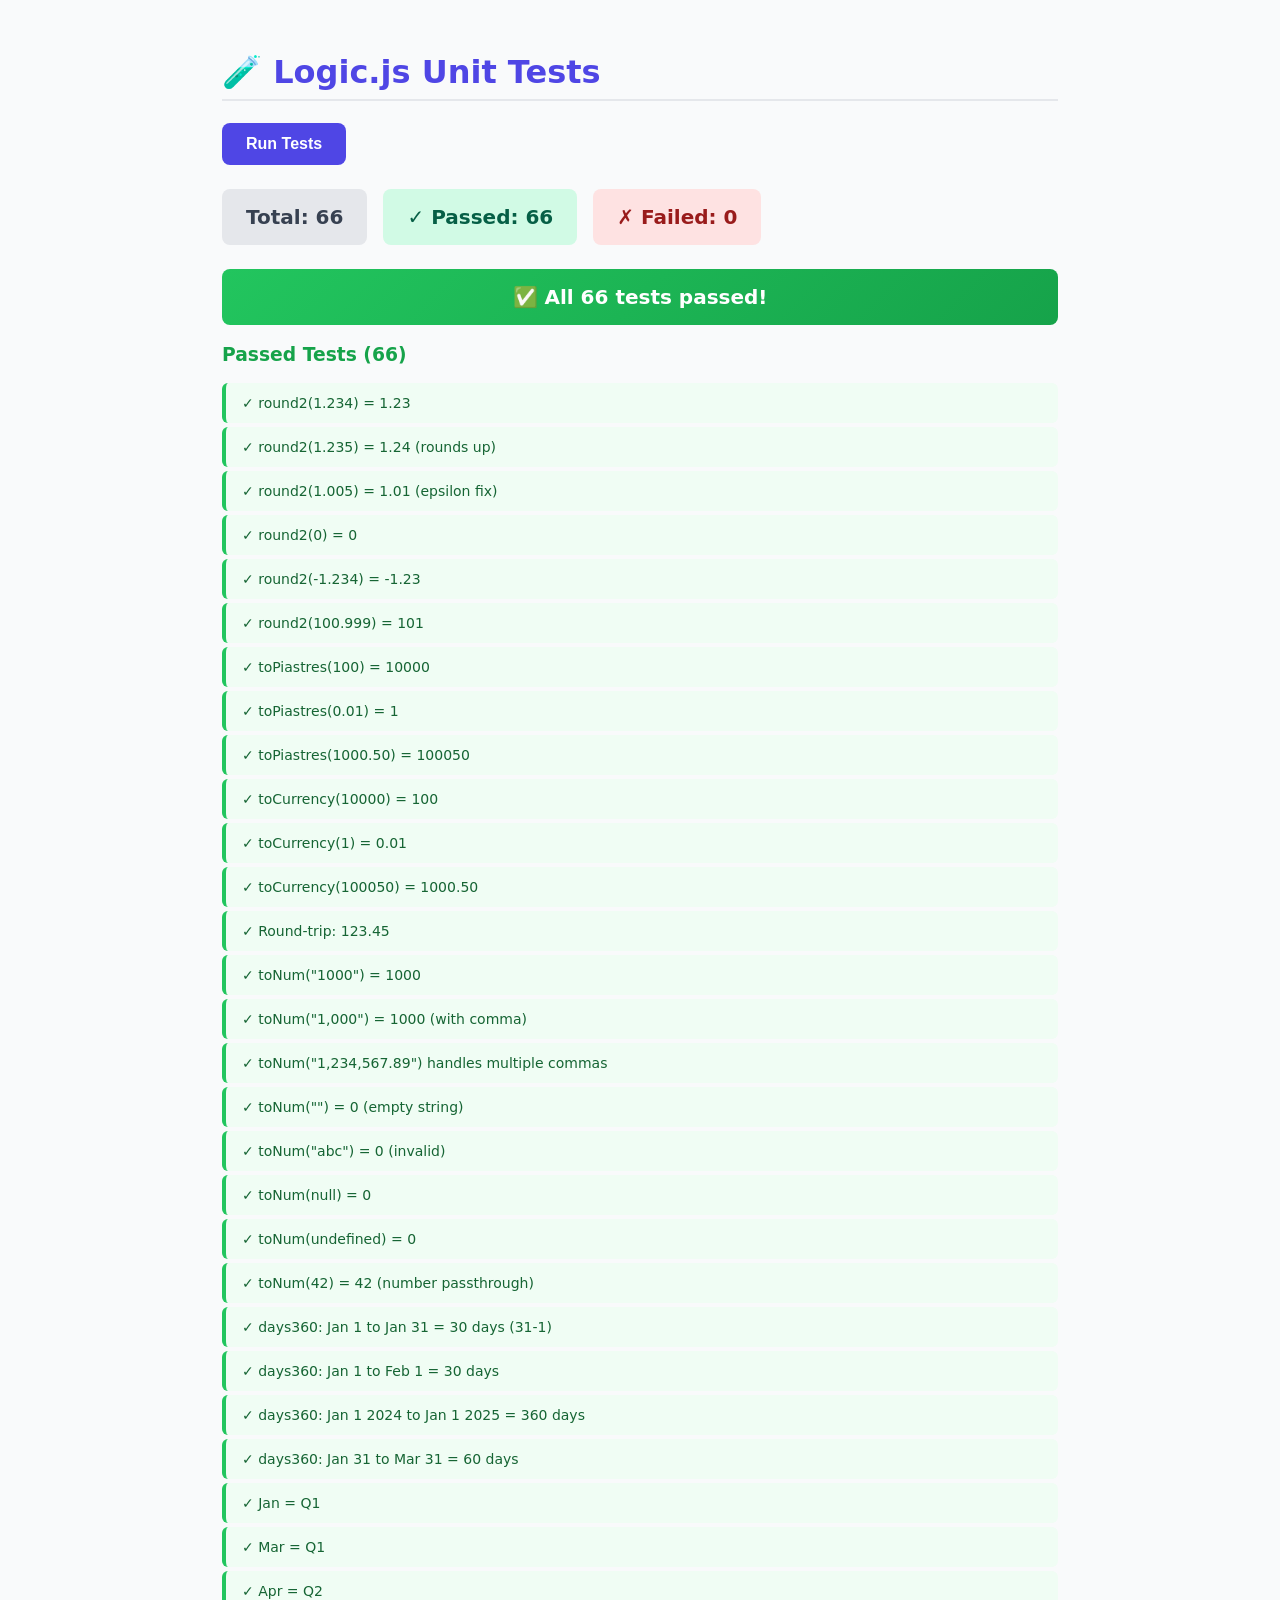
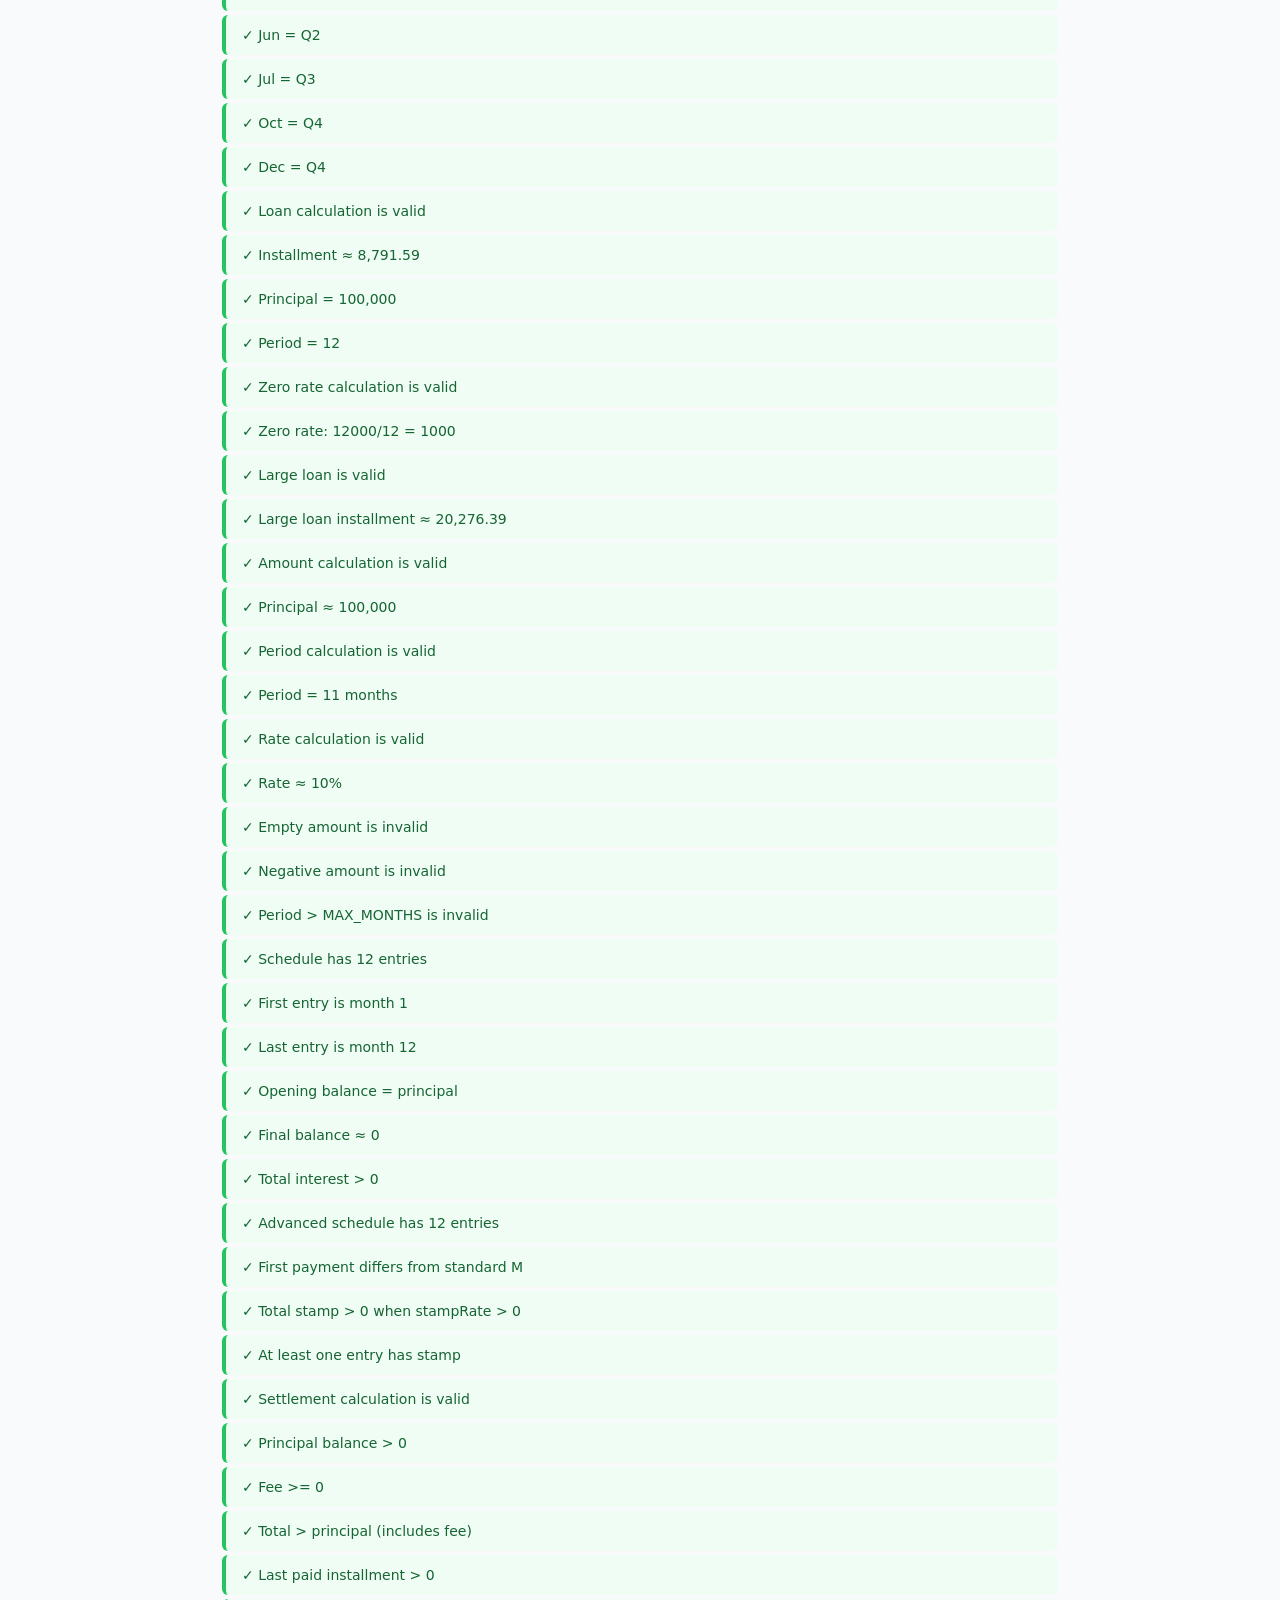
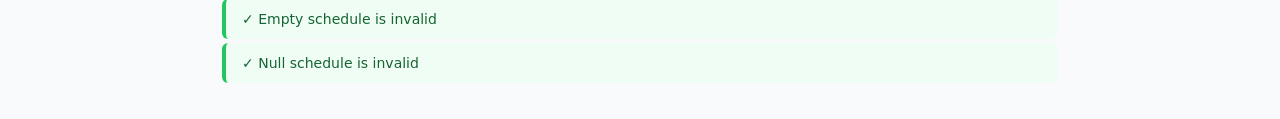
==== js/logic.test.html @ c5fc4fb5 "Add files via upload" ====
<!DOCTYPE html>
<html lang="en">

<head>
    <meta charset="UTF-8">
    <meta name="viewport" content="width=device-width, initial-scale=1.0">
    <title>Logic.js Unit Tests</title>
    <style>
        * {
            box-sizing: border-box;
        }

        body {
            font-family: system-ui, -apple-system, sans-serif;
            max-width: 900px;
            margin: 0 auto;
            padding: 2rem;
            background: #f9fafb;
            color: #111827;
        }

        h1 {
            color: #4f46e5;
            border-bottom: 2px solid #e5e7eb;
            padding-bottom: 0.5rem;
        }

        .summary {
            display: flex;
            gap: 1rem;
            margin: 1.5rem 0;
        }

        .stat {
            padding: 1rem 1.5rem;
            border-radius: 0.5rem;
            font-weight: 600;
            font-size: 1.25rem;
        }

        .stat-total {
            background: #e5e7eb;
            color: #374151;
        }

        .stat-passed {
            background: #d1fae5;
            color: #065f46;
        }

        .stat-failed {
            background: #fee2e2;
            color: #991b1b;
        }

        .result-list {
            list-style: none;
            padding: 0;
            margin: 0;
        }

        .result-item {
            padding: 0.75rem 1rem;
            margin: 0.25rem 0;
            border-radius: 0.375rem;
            font-size: 0.875rem;
            border-left: 4px solid;
        }

        .result-pass {
            background: #f0fdf4;
            border-color: #22c55e;
            color: #166534;
        }

        .result-fail {
            background: #fef2f2;
            border-color: #ef4444;
            color: #991b1b;
        }

        .result-details {
            font-size: 0.75rem;
            margin-top: 0.5rem;
            padding: 0.5rem;
            background: rgba(0, 0, 0, 0.05);
            border-radius: 0.25rem;
            font-family: monospace;
        }

        button {
            background: #4f46e5;
            color: white;
            border: none;
            padding: 0.75rem 1.5rem;
            border-radius: 0.5rem;
            font-size: 1rem;
            font-weight: 600;
            cursor: pointer;
            transition: background 0.15s;
        }

        button:hover {
            background: #4338ca;
        }

        #loading {
            color: #6b7280;
            font-style: italic;
        }

        .all-pass {
            background: linear-gradient(135deg, #22c55e, #16a34a);
            color: white;
            padding: 1rem;
            border-radius: 0.5rem;
            text-align: center;
            font-size: 1.25rem;
            font-weight: 600;
            margin: 1rem 0;
        }
    </style>
</head>

<body>
    <h1>🧪 Logic.js Unit Tests</h1>

    <button onclick="runTests()">Run Tests</button>

    <div id="loading" style="display: none;">Running tests...</div>

    <div id="results"></div>

    <!-- Load the logic module first -->
    <script src="logic.js"></script>

    <!-- Load the test suite -->
    <script src="logic.test.js"></script>

    <script>
        function runTests() {
            const loading = document.getElementById('loading');
            const resultsDiv = document.getElementById('results');

            loading.style.display = 'block';
            resultsDiv.innerHTML = '';

            // Run after a brief delay to show loading state
            setTimeout(() => {
                try {
                    const summary = runAllTests();
                    displayResults(summary);
                } catch (error) {
                    resultsDiv.innerHTML = `<div class="result-fail result-item">
                        <strong>Error running tests:</strong> ${error.message}
                        <div class="result-details">${error.stack}</div>
                    </div>`;
                }
                loading.style.display = 'none';
            }, 100);
        }

        function displayResults(summary) {
            const resultsDiv = document.getElementById('results');

            let html = `
                <div class="summary">
                    <div class="stat stat-total">Total: ${summary.total}</div>
                    <div class="stat stat-passed">✓ Passed: ${summary.passed}</div>
                    <div class="stat stat-failed">✗ Failed: ${summary.failed}</div>
                </div>
            `;

            if (summary.failed === 0 && summary.passed > 0) {
                html += `<div class="all-pass">✅ All ${summary.passed} tests passed!</div>`;
            }

            // Show failures first
            const failures = summary.results.filter(r => !r.pass);
            const passes = summary.results.filter(r => r.pass);

            if (failures.length > 0) {
                html += `<h3 style="color: #dc2626;">Failed Tests (${failures.length})</h3>`;
                html += '<ul class="result-list">';
                failures.forEach(result => {
                    html += `
                        <li class="result-item result-fail">
                            ✗ ${result.message}
                            <div class="result-details">
                                Expected: ${JSON.stringify(result.expected)}<br>
                                Actual: ${JSON.stringify(result.actual)}
                                ${result.diff !== undefined ? `<br>Diff: ${result.diff}` : ''}
                            </div>
                        </li>
                    `;
                });
                html += '</ul>';
            }

            html += `<h3 style="color: #16a34a;">Passed Tests (${passes.length})</h3>`;
            html += '<ul class="result-list">';
            passes.forEach(result => {
                html += `<li class="result-item result-pass">✓ ${result.message}</li>`;
            });
            html += '</ul>';

            resultsDiv.innerHTML = html;
        }

        // Auto-run on page load
        window.addEventListener('load', () => {
            setTimeout(runTests, 300);
        });
    </script>
</body>

</html>
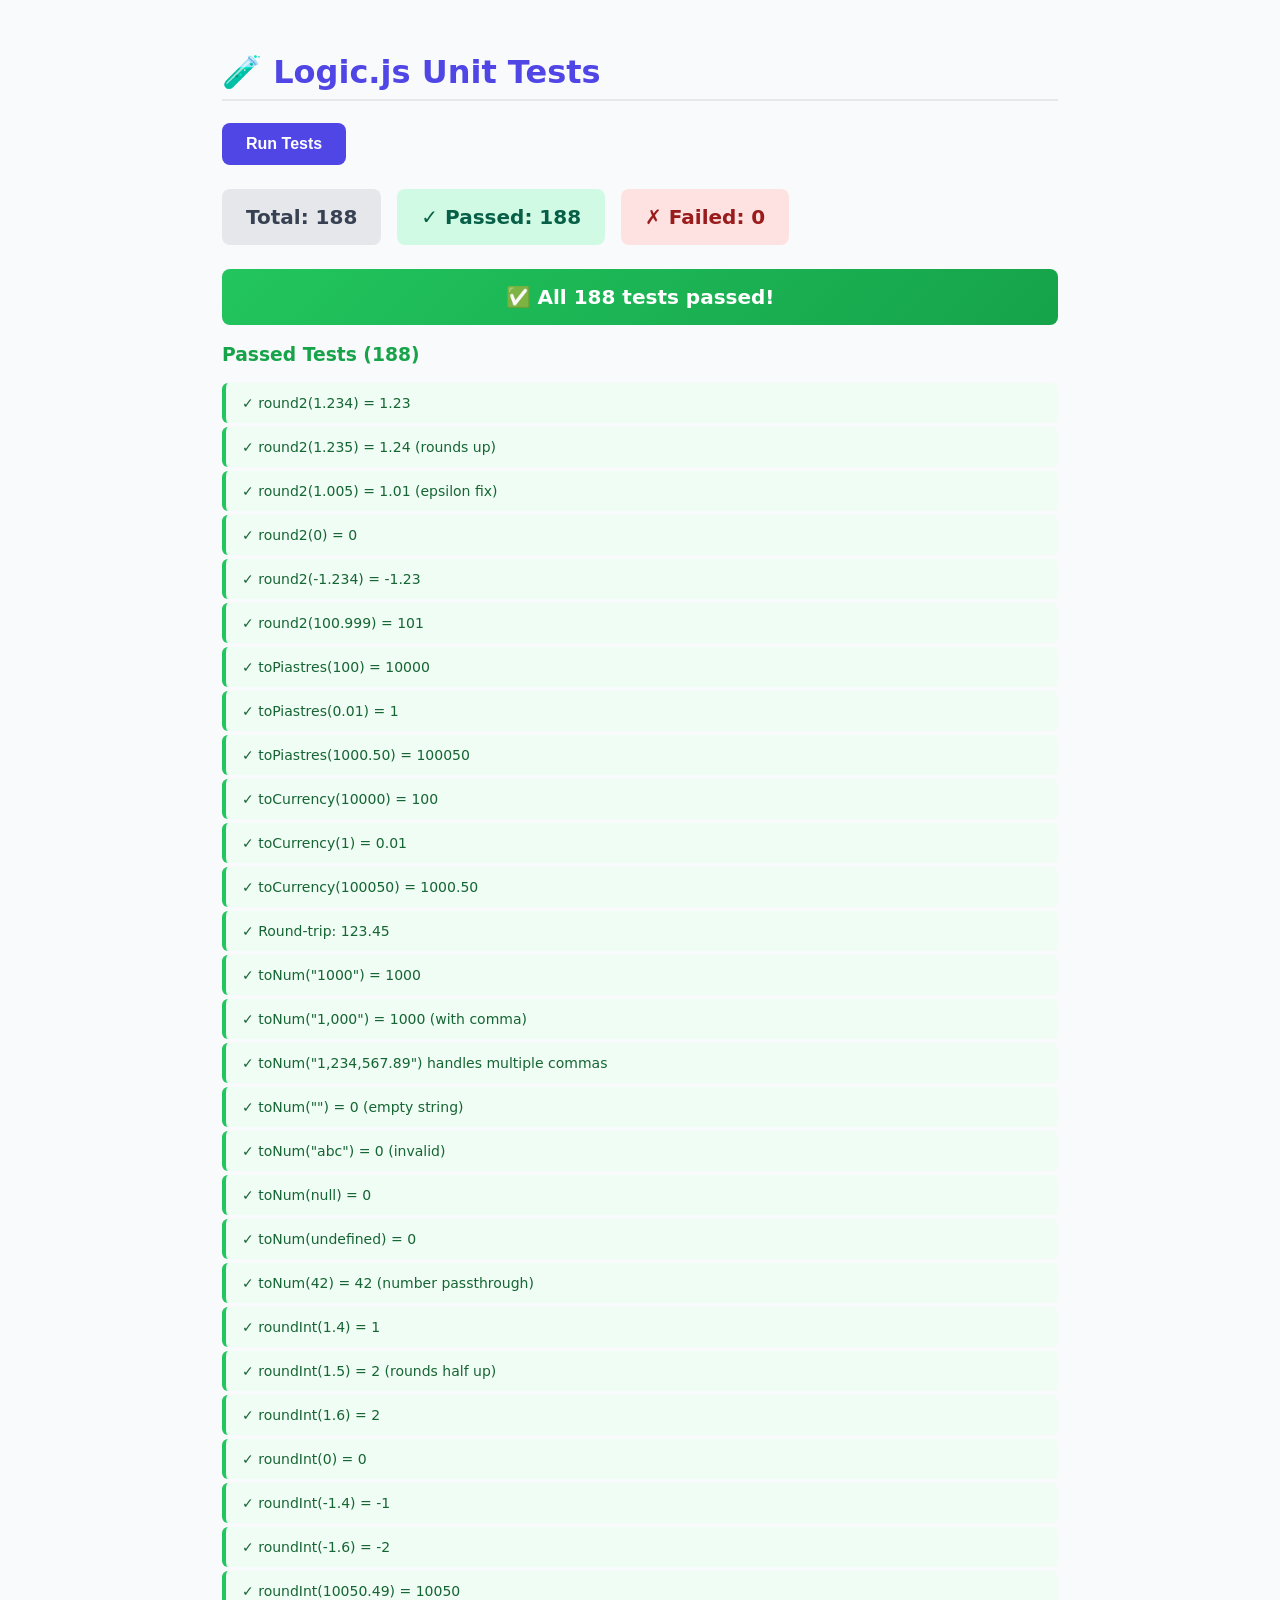
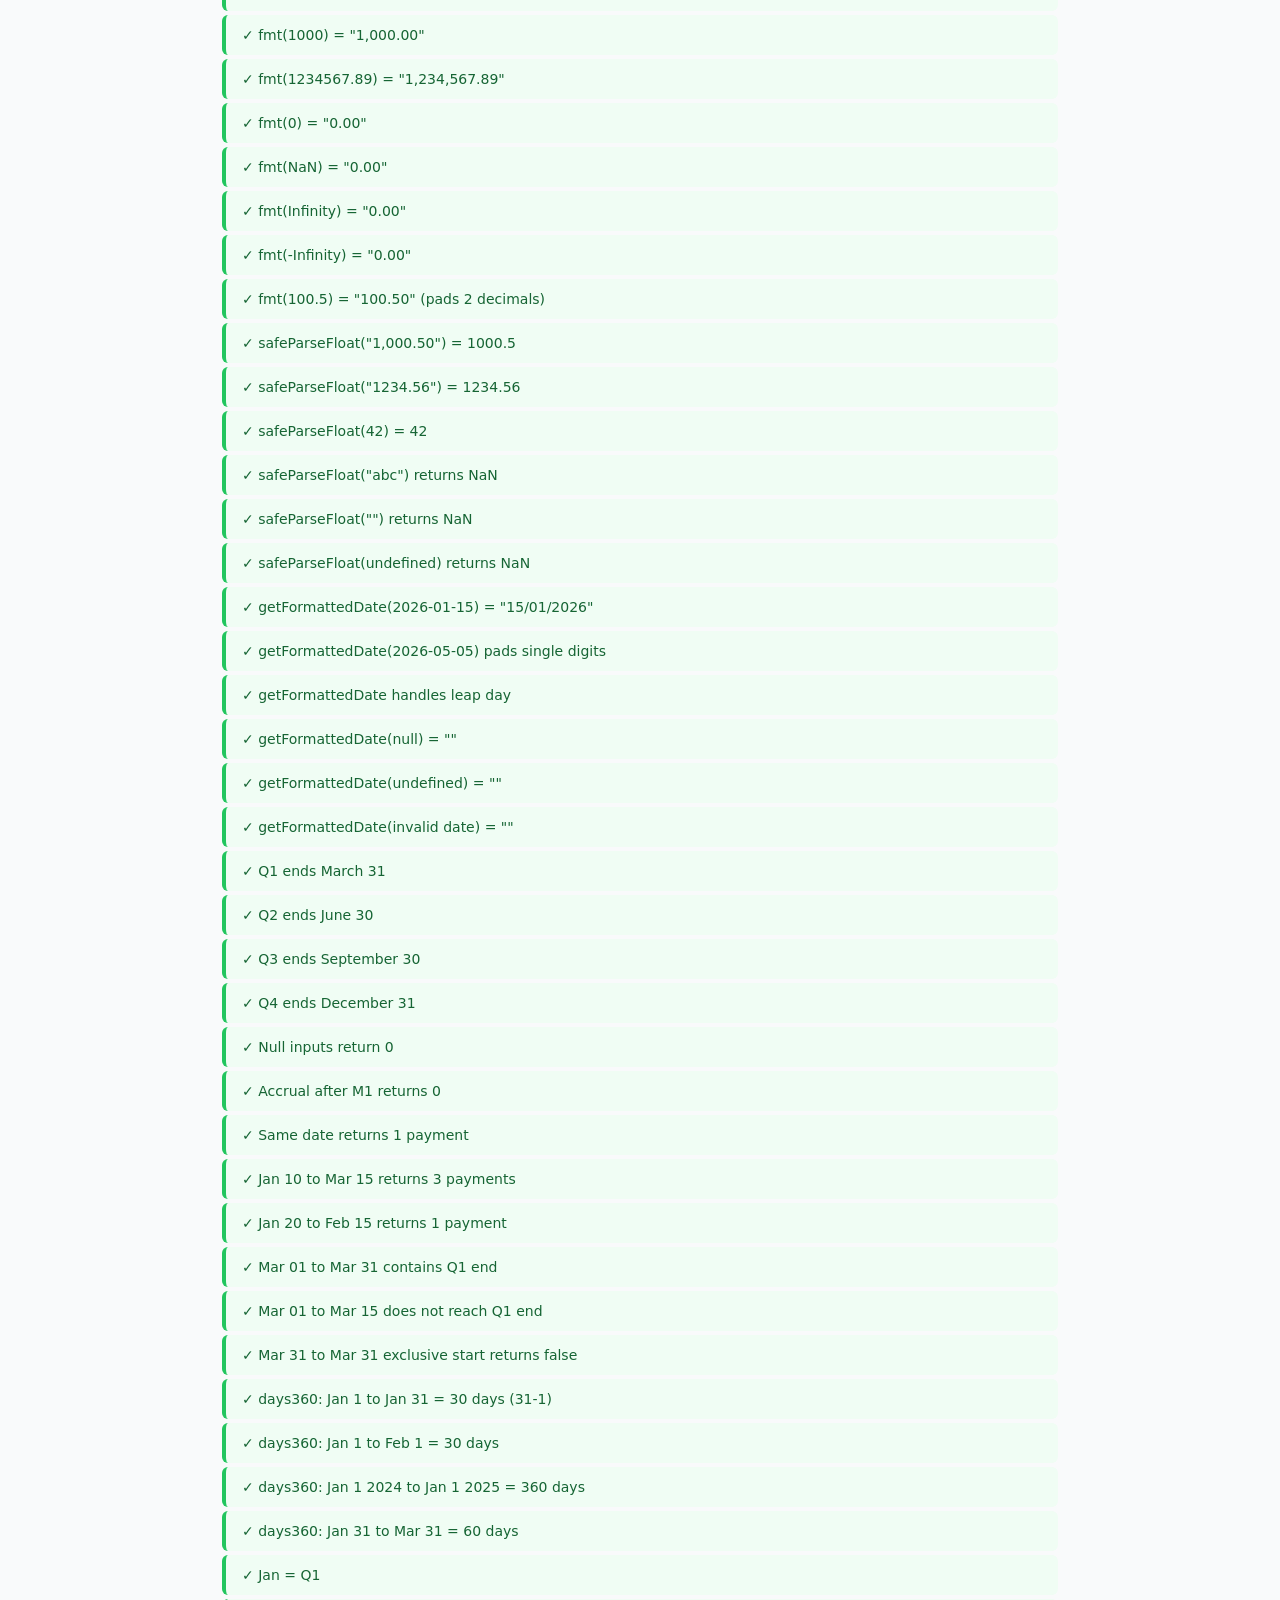
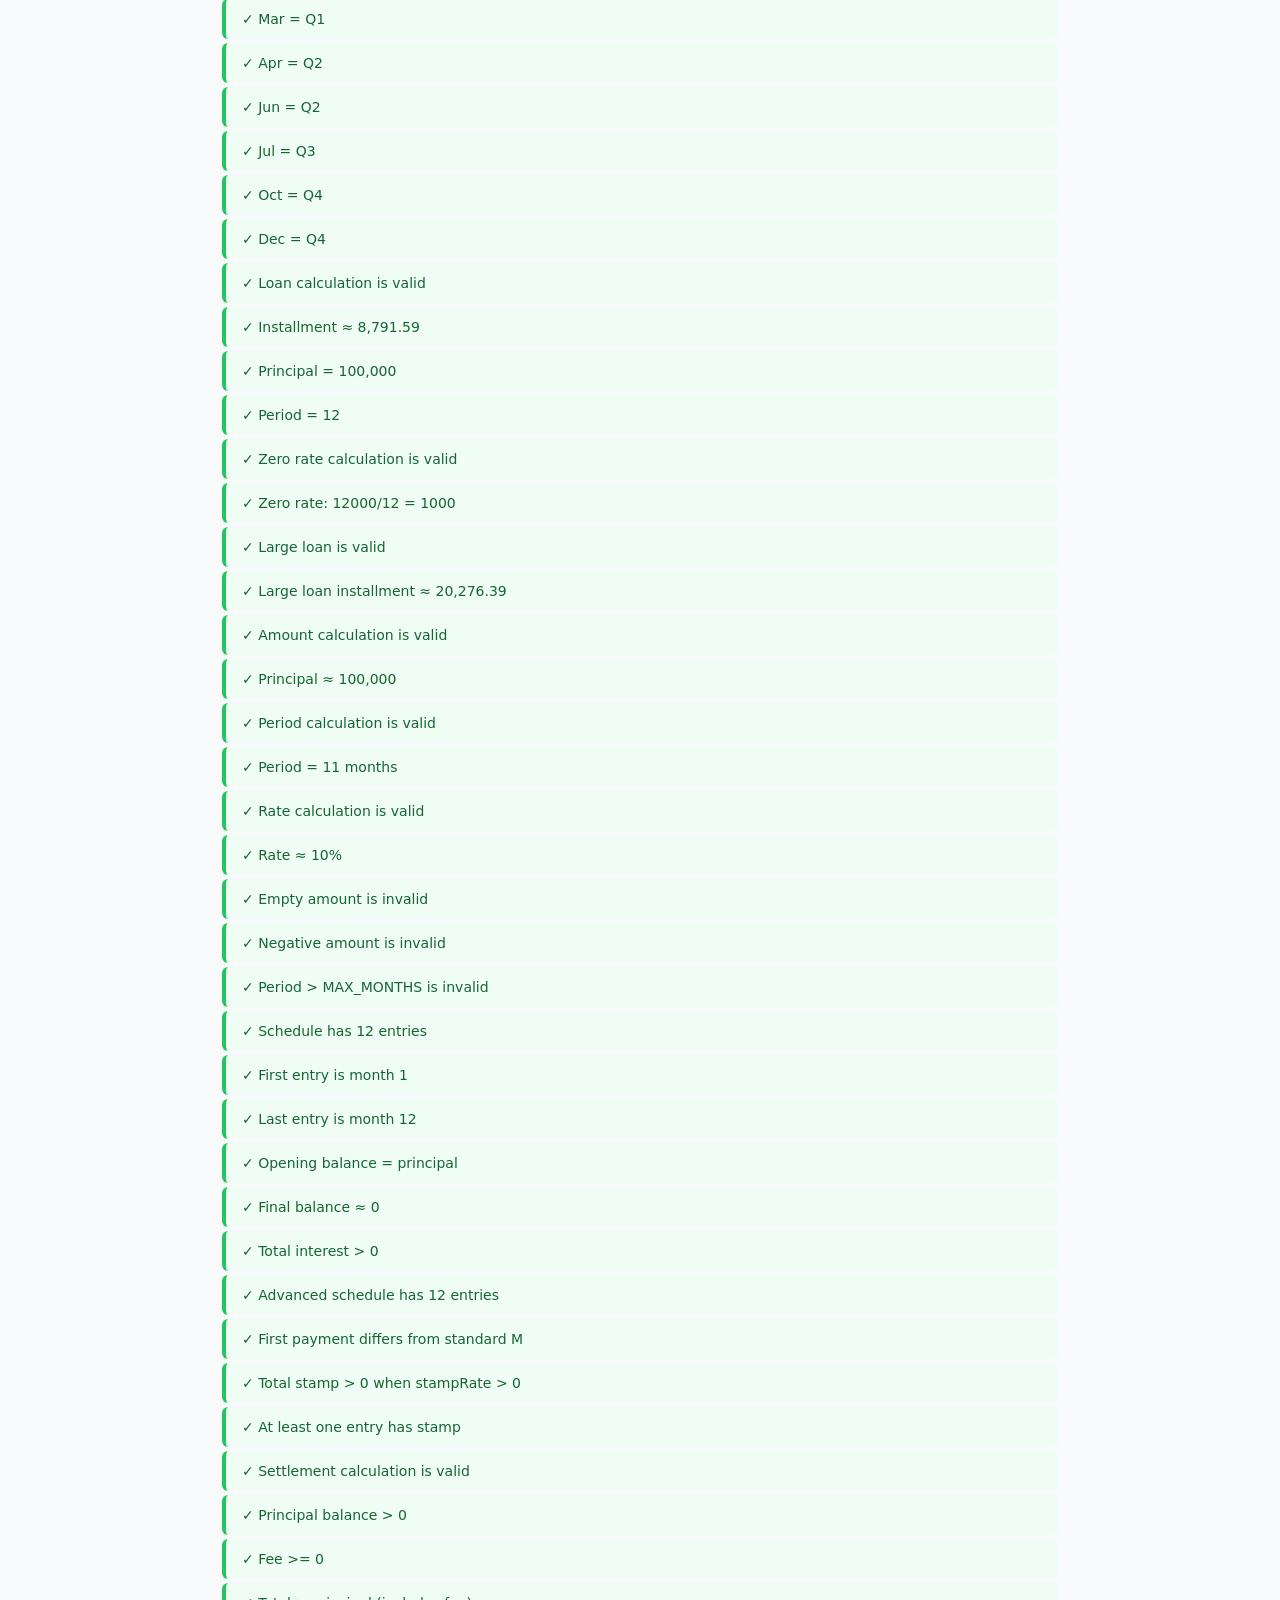
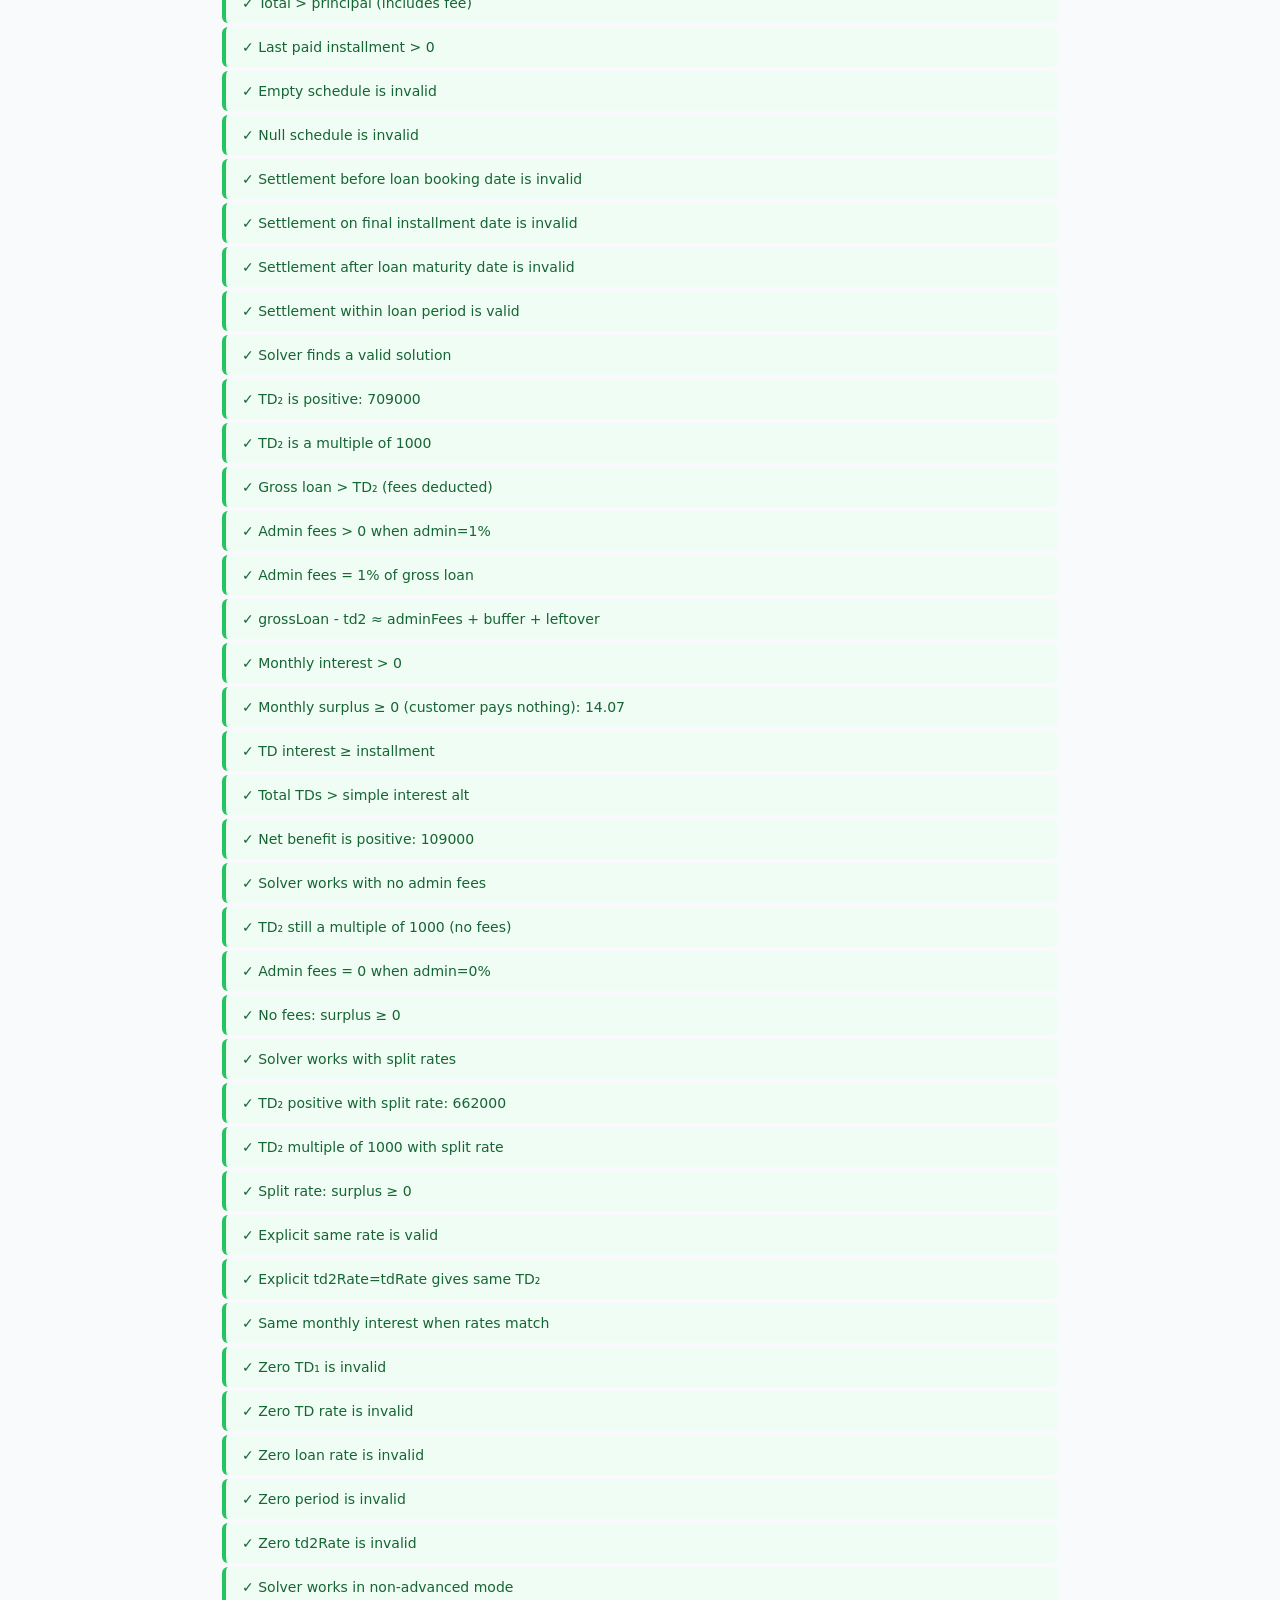
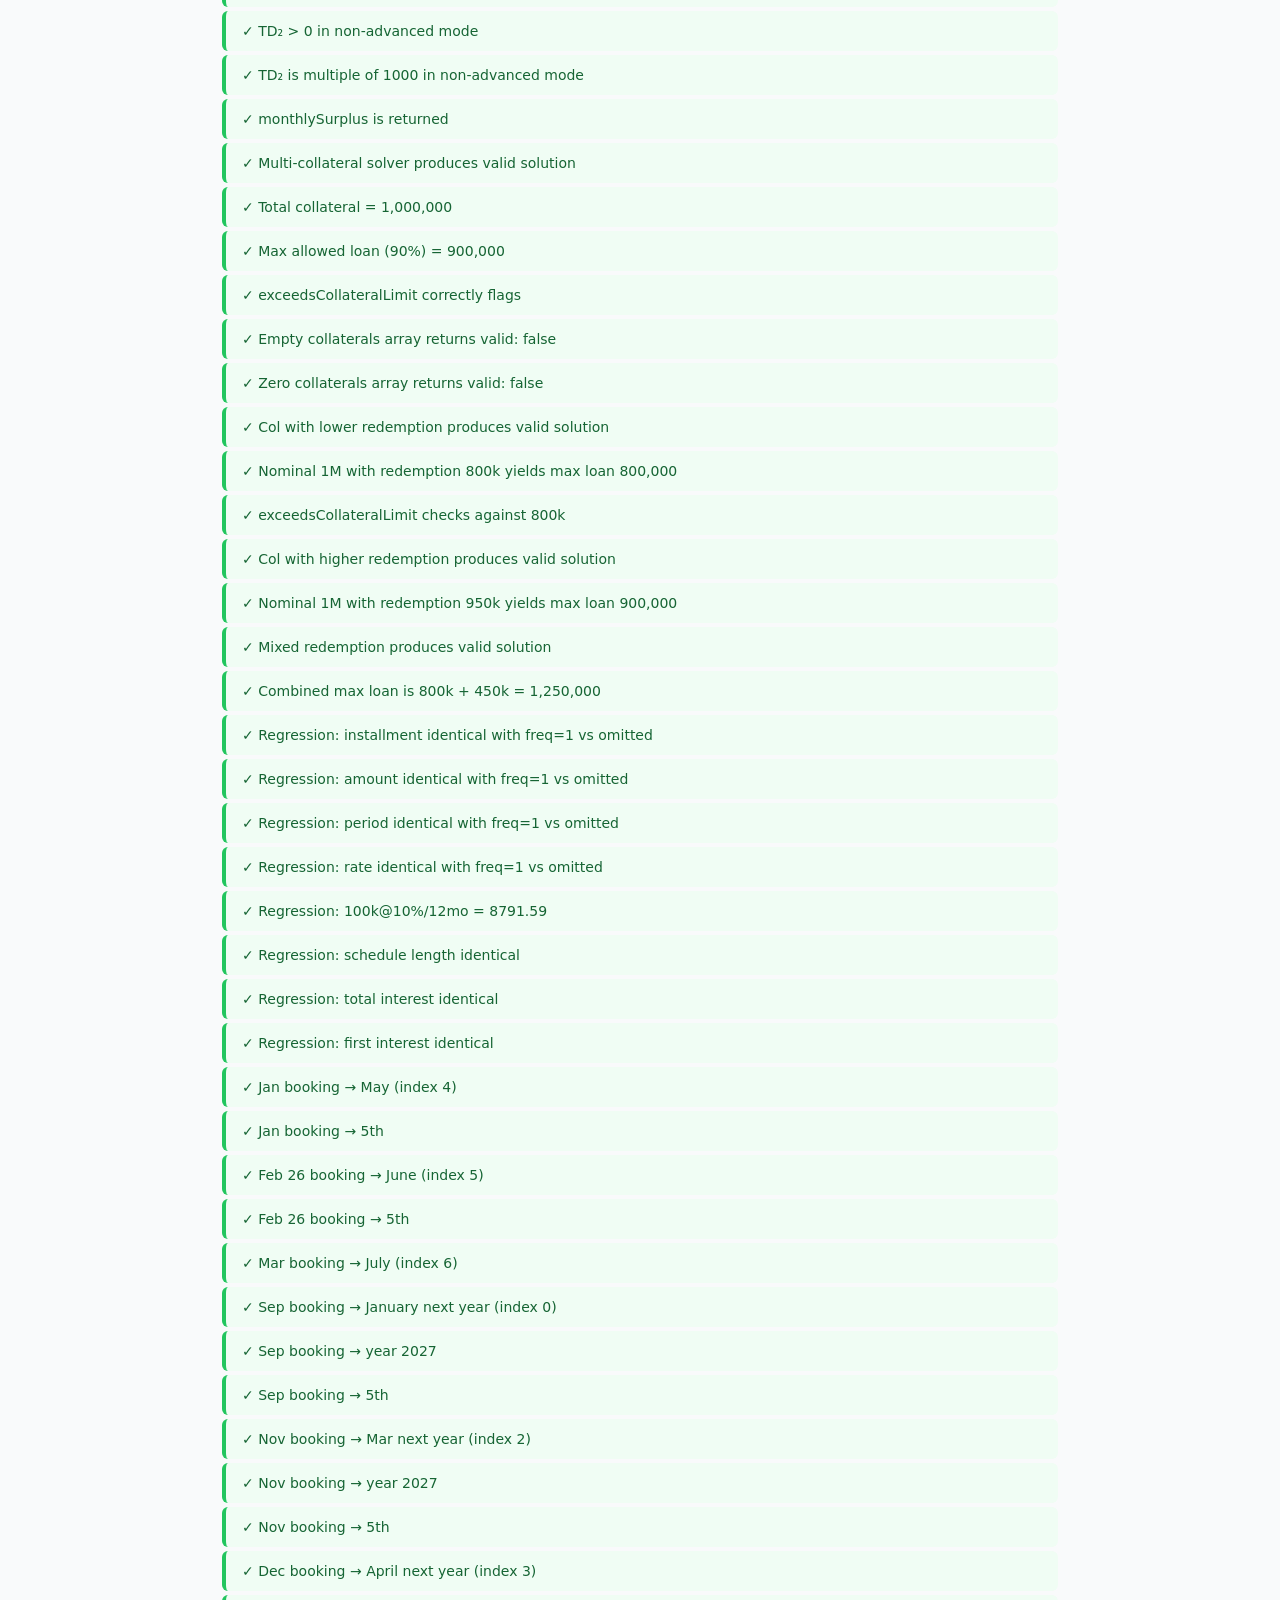
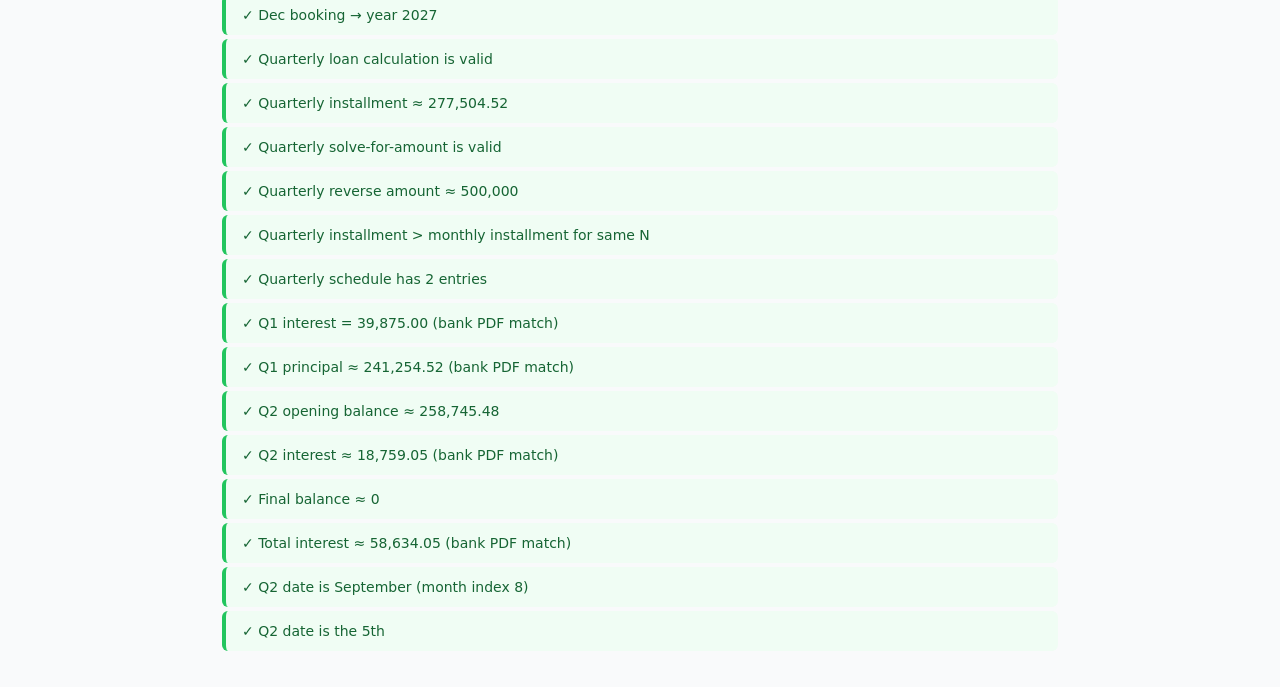
==== commit 95e70f8c: "Add files via upload" ====
--- a/js/logic.test.html
+++ b/js/logic.test.html
@@ -151,10 +151,24 @@
                     const summary = runAllTests();
                     displayResults(summary);
                 } catch (error) {
-                    resultsDiv.innerHTML = `<div class="result-fail result-item">
-                        <strong>Error running tests:</strong> ${error.message}
-                        <div class="result-details">${error.stack}</div>
-                    </div>`;
+                    // Safe DOM construction to prevent XSS
+                    const errorDiv = document.createElement('div');
+                    errorDiv.className = 'result-fail result-item';
+                    
+                    const strongEl = document.createElement('strong');
+                    strongEl.textContent = 'Error running tests: ';
+                    errorDiv.appendChild(strongEl);
+                    
+                    const msgText = document.createTextNode(error.message || 'Unknown error');
+                    errorDiv.appendChild(msgText);
+                    
+                    const detailsDiv = document.createElement('div');
+                    detailsDiv.className = 'result-details';
+                    detailsDiv.textContent = error.stack || '';
+                    errorDiv.appendChild(detailsDiv);
+                    
+                    resultsDiv.innerHTML = '';
+                    resultsDiv.appendChild(errorDiv);
                 }
                 loading.style.display = 'none';
             }, 100);
@@ -207,10 +221,17 @@
             resultsDiv.innerHTML = html;
         }
 
-        // Auto-run on page load
-        window.addEventListener('load', () => {
-            setTimeout(runTests, 300);
-        });
+        function executeTestsSync() {
+            try {
+                const summary = runAllTests();
+                displayResults(summary);
+            } catch (error) {
+                document.getElementById('results').innerHTML = '<div class="result-fail result-item">Error: ' + error.message + '</div>';
+            }
+        }
+
+        // Auto-run immediately
+        executeTestsSync();
     </script>
 </body>
 
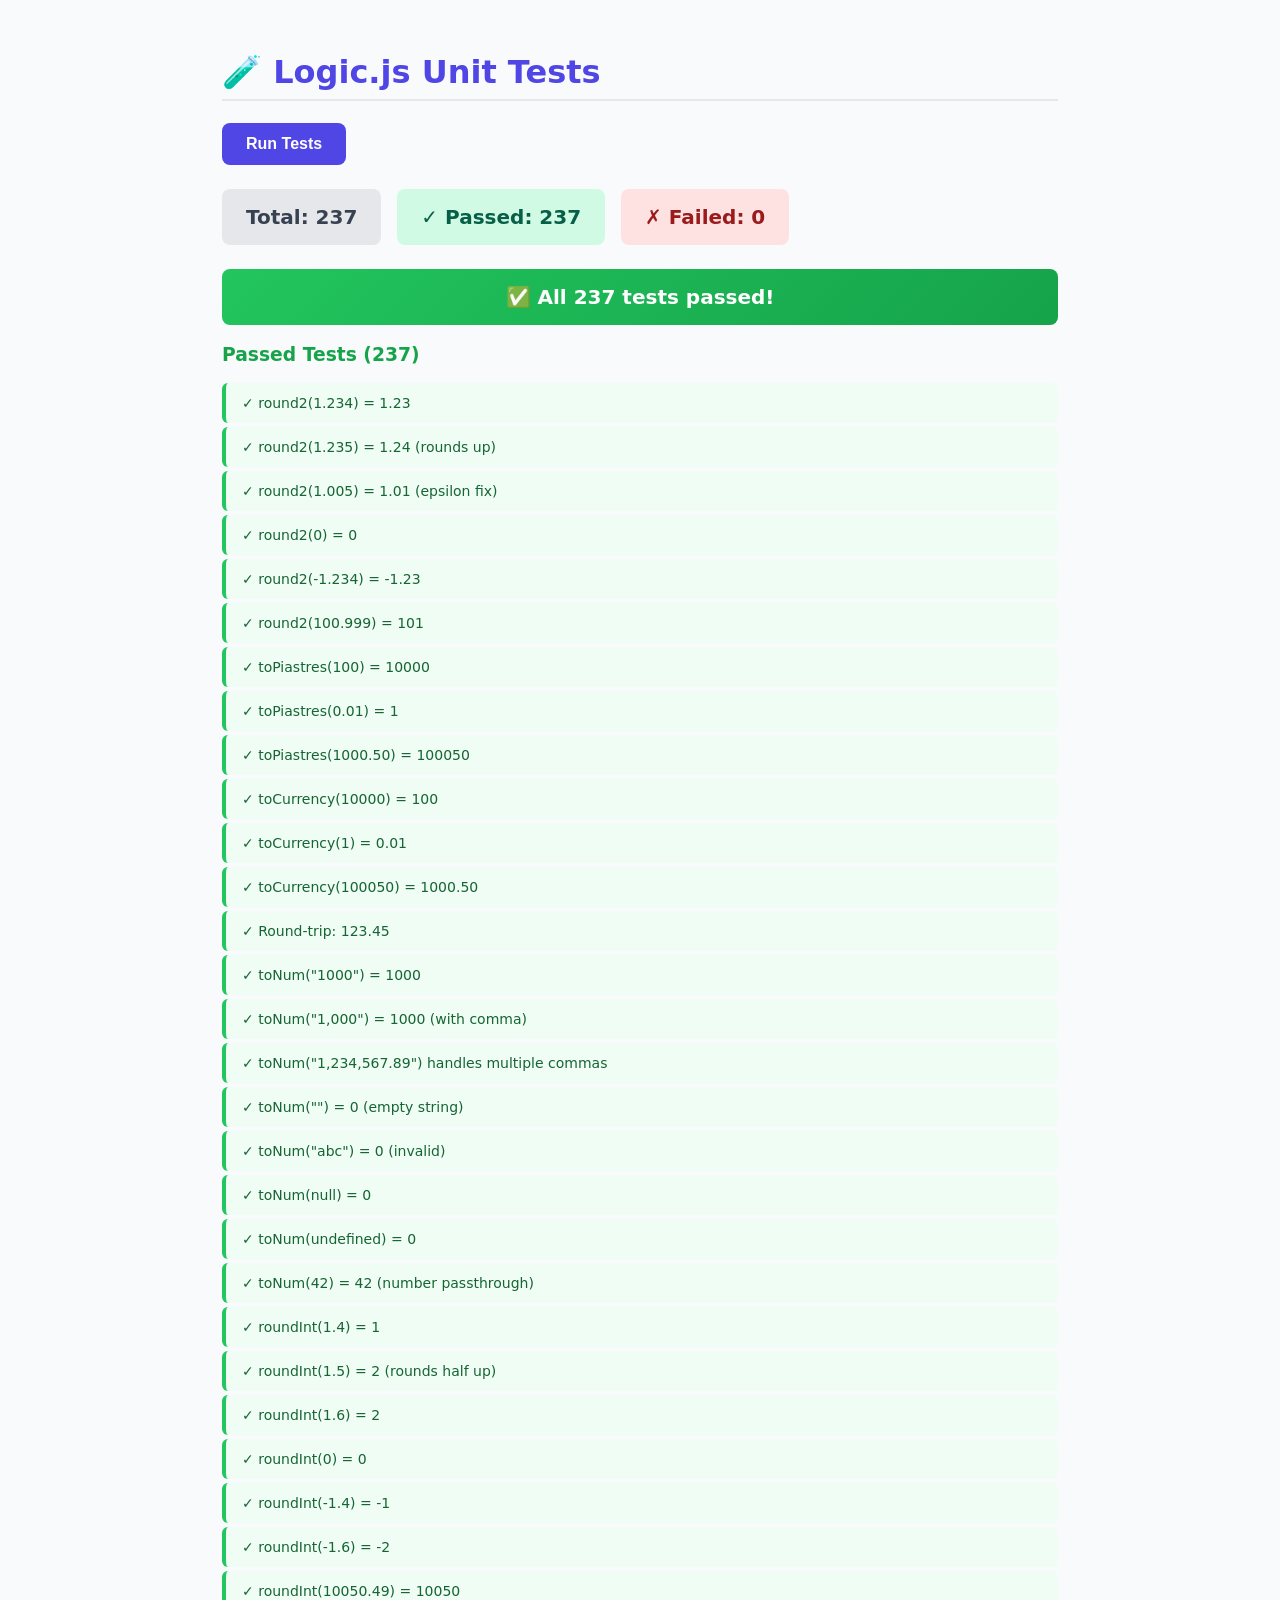
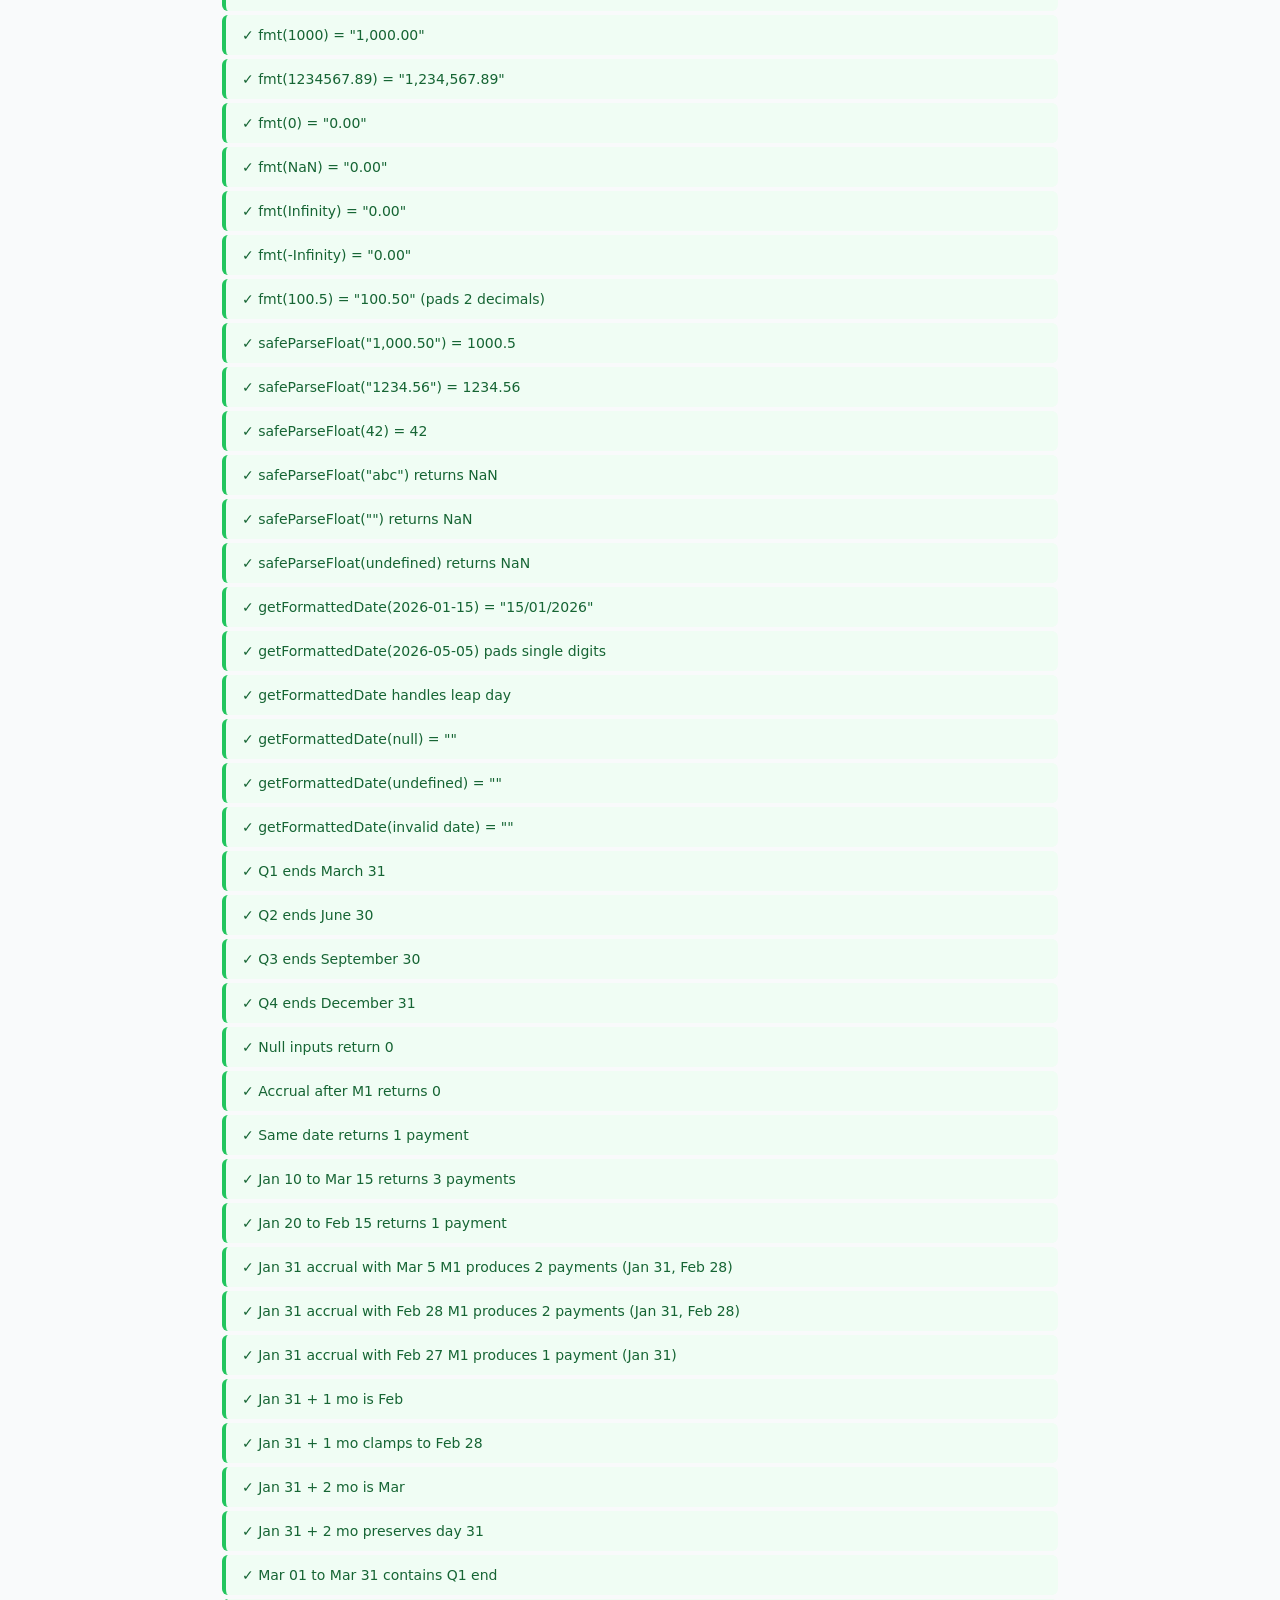
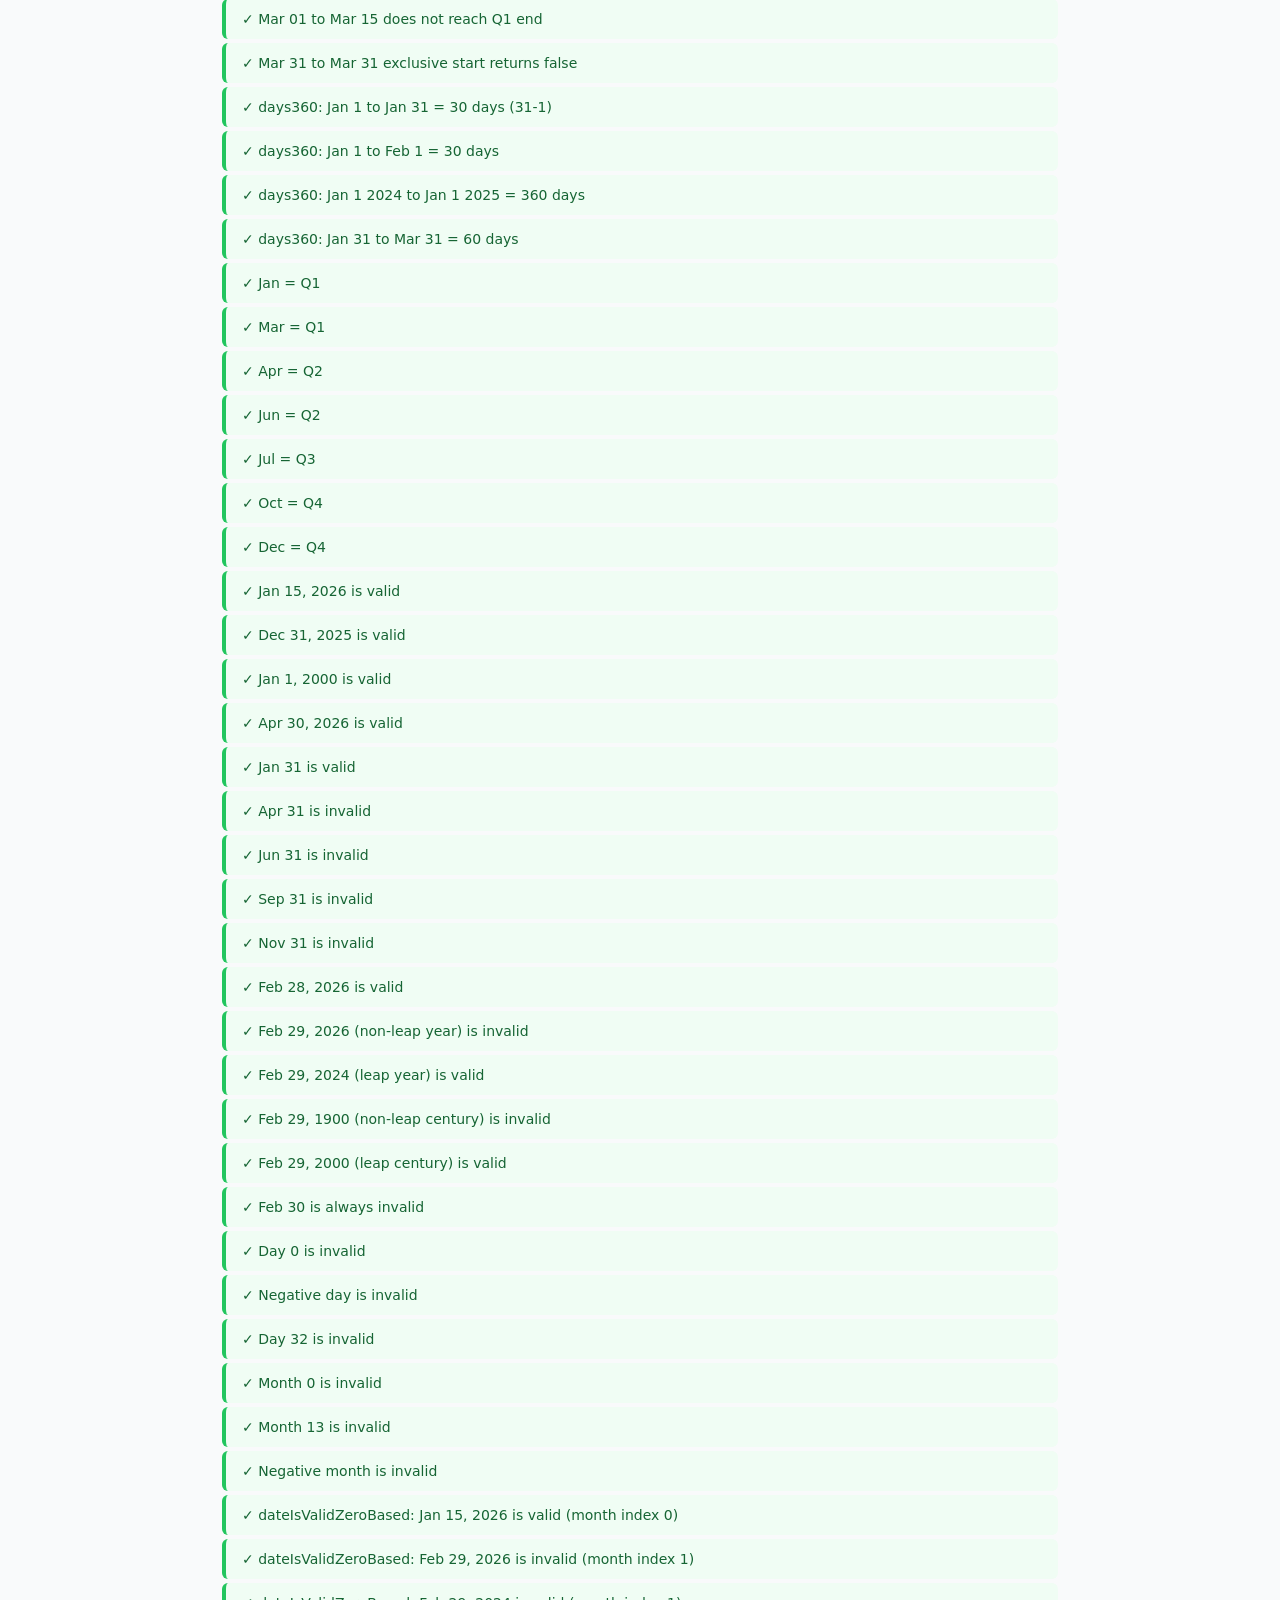
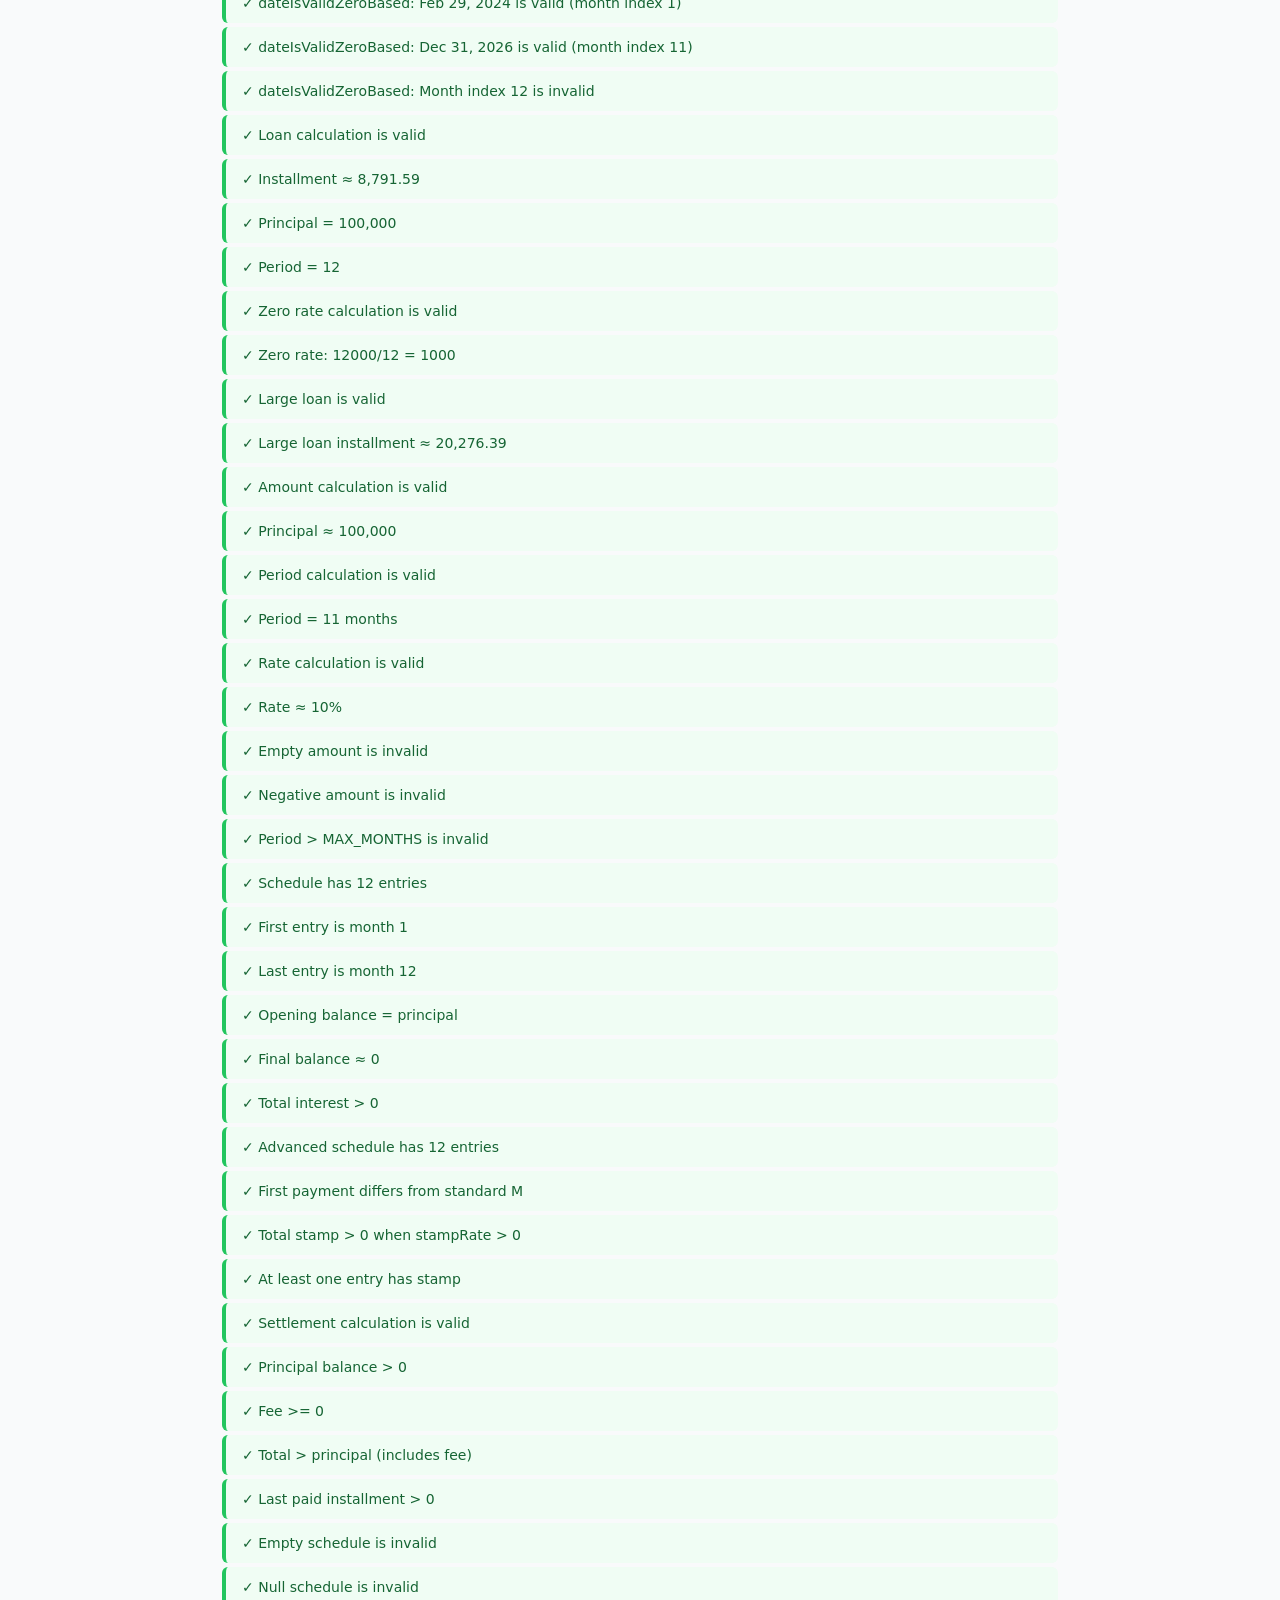
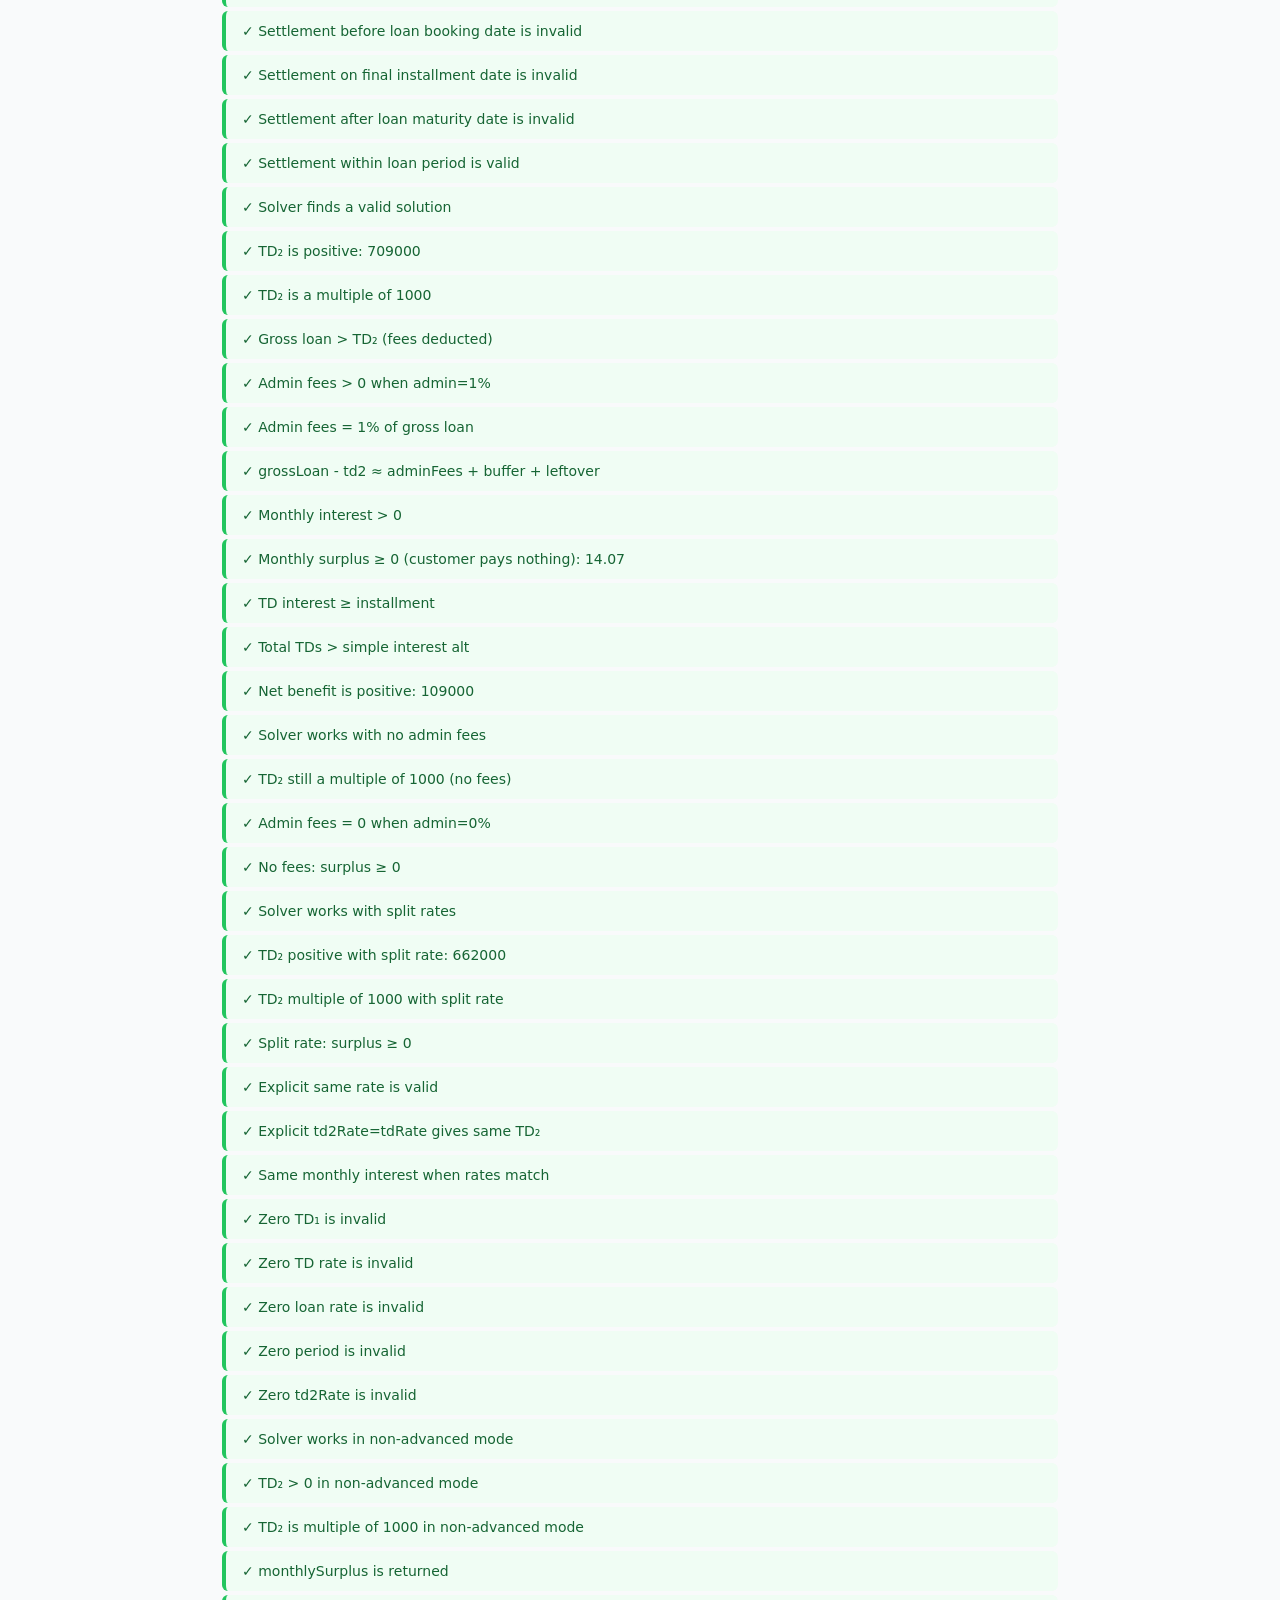
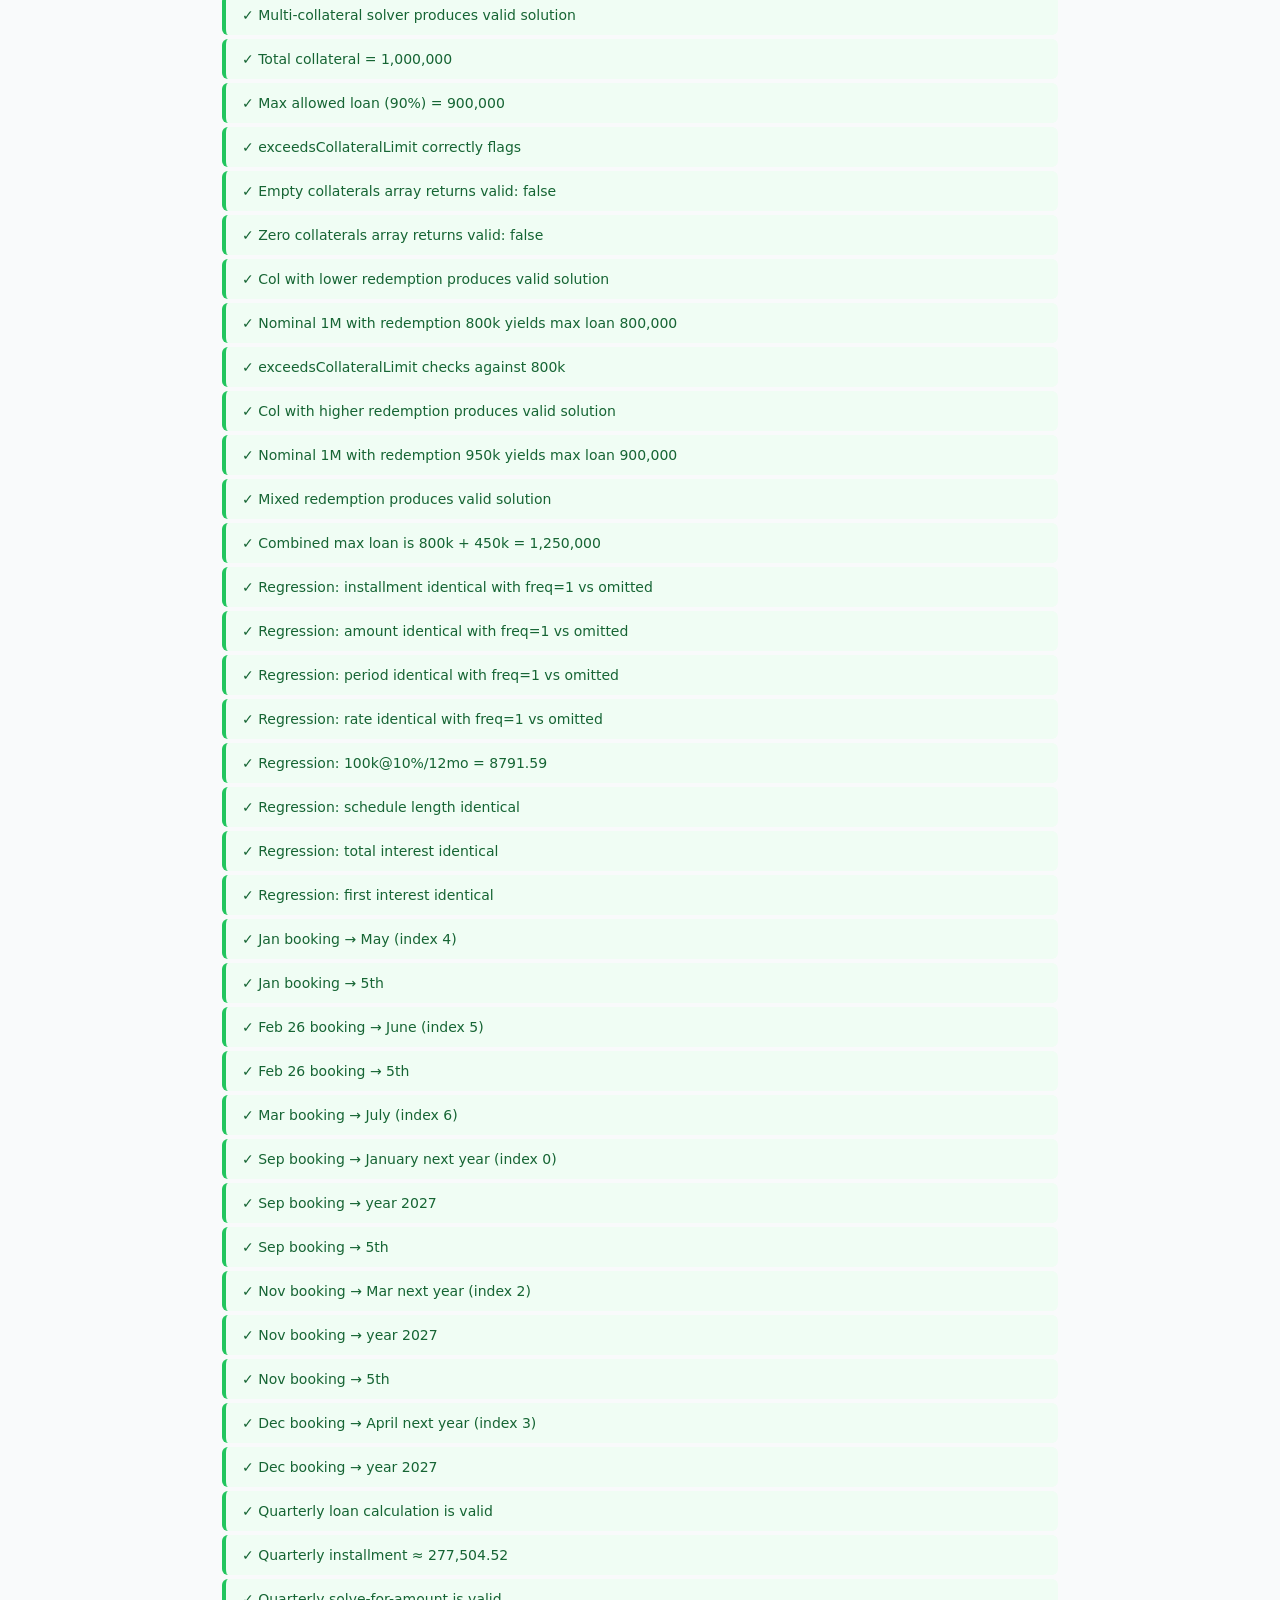
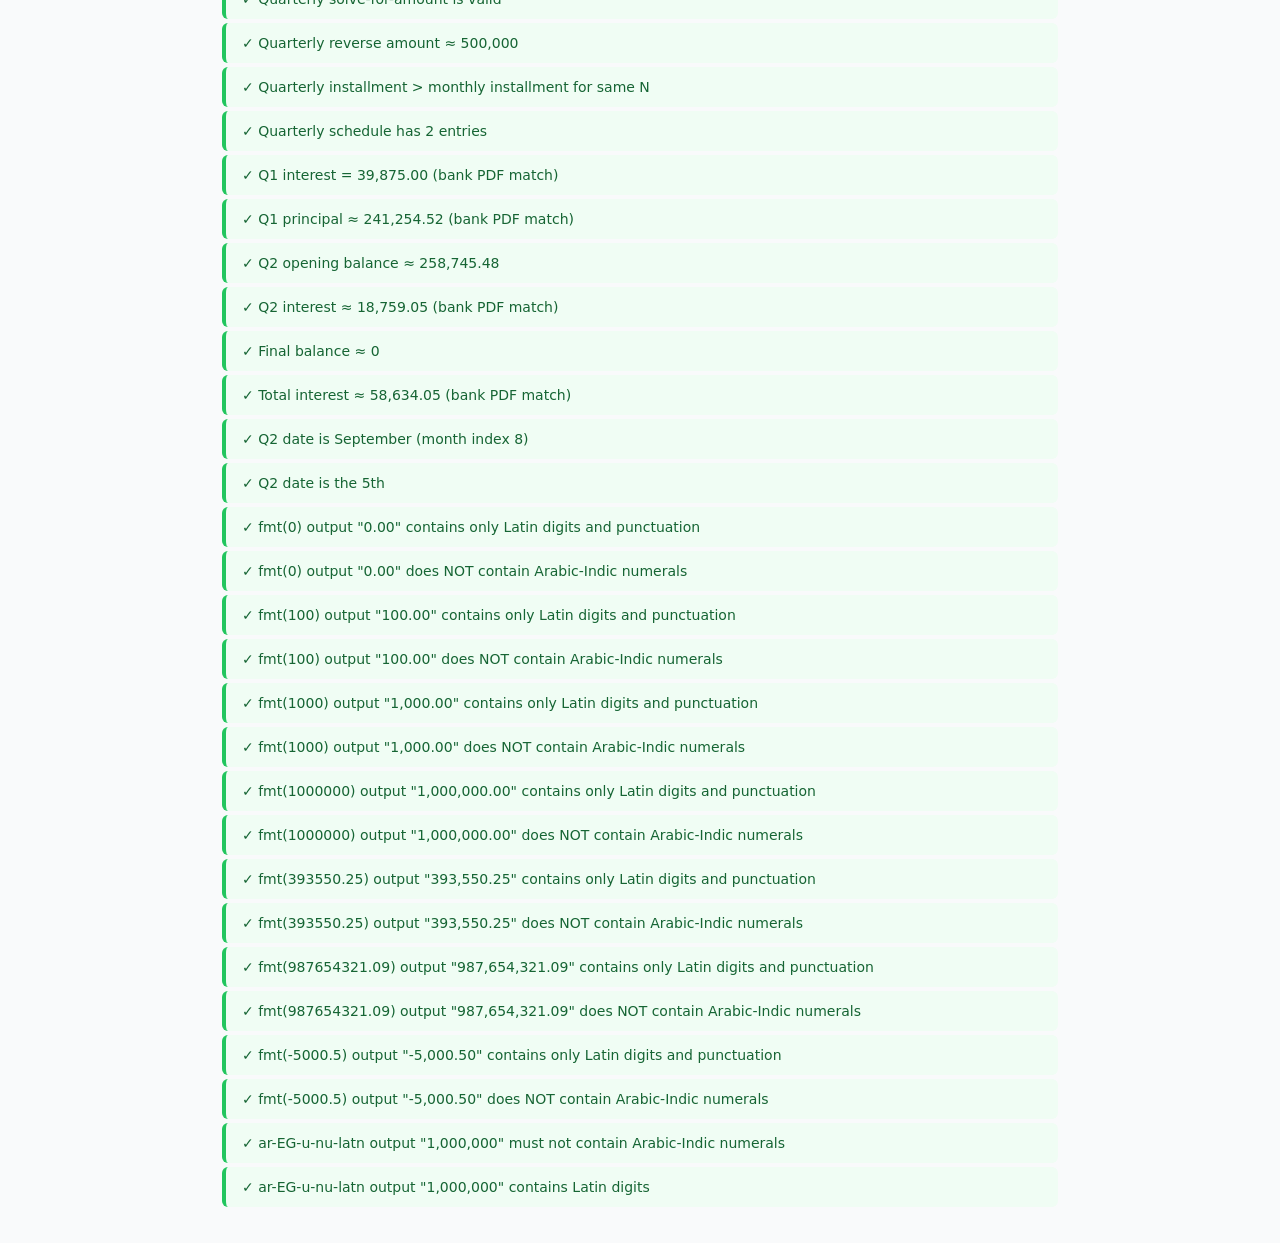
==== commit 1c7c8e37: "test: Add comprehensive unit tests for dateIsValid and dateIsValidZeroBased Co-authored-by: accayman" ====
--- a/js/logic.test.html
+++ b/js/logic.test.html
@@ -1,238 +1,239 @@
-<!DOCTYPE html>
-<html lang="en">
-
-<head>
-    <meta charset="UTF-8">
-    <meta name="viewport" content="width=device-width, initial-scale=1.0">
-    <title>Logic.js Unit Tests</title>
-    <style>
-        * {
-            box-sizing: border-box;
-        }
-
-        body {
-            font-family: system-ui, -apple-system, sans-serif;
-            max-width: 900px;
-            margin: 0 auto;
-            padding: 2rem;
-            background: #f9fafb;
-            color: #111827;
-        }
-
-        h1 {
-            color: #4f46e5;
-            border-bottom: 2px solid #e5e7eb;
-            padding-bottom: 0.5rem;
-        }
-
-        .summary {
-            display: flex;
-            gap: 1rem;
-            margin: 1.5rem 0;
-        }
-
-        .stat {
-            padding: 1rem 1.5rem;
-            border-radius: 0.5rem;
-            font-weight: 600;
-            font-size: 1.25rem;
-        }
-
-        .stat-total {
-            background: #e5e7eb;
-            color: #374151;
-        }
-
-        .stat-passed {
-            background: #d1fae5;
-            color: #065f46;
-        }
-
-        .stat-failed {
-            background: #fee2e2;
-            color: #991b1b;
-        }
-
-        .result-list {
-            list-style: none;
-            padding: 0;
-            margin: 0;
-        }
-
-        .result-item {
-            padding: 0.75rem 1rem;
-            margin: 0.25rem 0;
-            border-radius: 0.375rem;
-            font-size: 0.875rem;
-            border-left: 4px solid;
-        }
-
-        .result-pass {
-            background: #f0fdf4;
-            border-color: #22c55e;
-            color: #166534;
-        }
-
-        .result-fail {
-            background: #fef2f2;
-            border-color: #ef4444;
-            color: #991b1b;
-        }
-
-        .result-details {
-            font-size: 0.75rem;
-            margin-top: 0.5rem;
-            padding: 0.5rem;
-            background: rgba(0, 0, 0, 0.05);
-            border-radius: 0.25rem;
-            font-family: monospace;
-        }
-
-        button {
-            background: #4f46e5;
-            color: white;
-            border: none;
-            padding: 0.75rem 1.5rem;
-            border-radius: 0.5rem;
-            font-size: 1rem;
-            font-weight: 600;
-            cursor: pointer;
-            transition: background 0.15s;
-        }
-
-        button:hover {
-            background: #4338ca;
-        }
-
-        #loading {
-            color: #6b7280;
-            font-style: italic;
-        }
-
-        .all-pass {
-            background: linear-gradient(135deg, #22c55e, #16a34a);
-            color: white;
-            padding: 1rem;
-            border-radius: 0.5rem;
-            text-align: center;
-            font-size: 1.25rem;
-            font-weight: 600;
-            margin: 1rem 0;
-        }
-    </style>
-</head>
-
-<body>
-    <h1>🧪 Logic.js Unit Tests</h1>
-
-    <button onclick="runTests()">Run Tests</button>
-
-    <div id="loading" style="display: none;">Running tests...</div>
-
-    <div id="results"></div>
-
-    <!-- Load the logic module first -->
-    <script src="logic.js"></script>
-
-    <!-- Load the test suite -->
-    <script src="logic.test.js"></script>
-
-    <script>
-        function runTests() {
-            const loading = document.getElementById('loading');
-            const resultsDiv = document.getElementById('results');
-
-            loading.style.display = 'block';
-            resultsDiv.innerHTML = '';
-
-            // Run after a brief delay to show loading state
-            setTimeout(() => {
-                try {
-                    const summary = runAllTests();
-                    displayResults(summary);
-                } catch (error) {
-                    // Safe DOM construction to prevent XSS
-                    const errorDiv = document.createElement('div');
-                    errorDiv.className = 'result-fail result-item';
-                    
-                    const strongEl = document.createElement('strong');
-                    strongEl.textContent = 'Error running tests: ';
-                    errorDiv.appendChild(strongEl);
-                    
-                    const msgText = document.createTextNode(error.message || 'Unknown error');
-                    errorDiv.appendChild(msgText);
-                    
-                    const detailsDiv = document.createElement('div');
-                    detailsDiv.className = 'result-details';
-                    detailsDiv.textContent = error.stack || '';
-                    errorDiv.appendChild(detailsDiv);
-                    
-                    resultsDiv.innerHTML = '';
-                    resultsDiv.appendChild(errorDiv);
-                }
-                loading.style.display = 'none';
-            }, 100);
-        }
-
-        function displayResults(summary) {
-            const resultsDiv = document.getElementById('results');
-
-            let html = `
-                <div class="summary">
-                    <div class="stat stat-total">Total: ${summary.total}</div>
-                    <div class="stat stat-passed">✓ Passed: ${summary.passed}</div>
-                    <div class="stat stat-failed">✗ Failed: ${summary.failed}</div>
-                </div>
-            `;
-
-            if (summary.failed === 0 && summary.passed > 0) {
-                html += `<div class="all-pass">✅ All ${summary.passed} tests passed!</div>`;
-            }
-
-            // Show failures first
-            const failures = summary.results.filter(r => !r.pass);
-            const passes = summary.results.filter(r => r.pass);
-
-            if (failures.length > 0) {
-                html += `<h3 style="color: #dc2626;">Failed Tests (${failures.length})</h3>`;
-                html += '<ul class="result-list">';
-                failures.forEach(result => {
-                    html += `
-                        <li class="result-item result-fail">
-                            ✗ ${result.message}
-                            <div class="result-details">
-                                Expected: ${JSON.stringify(result.expected)}<br>
-                                Actual: ${JSON.stringify(result.actual)}
-                                ${result.diff !== undefined ? `<br>Diff: ${result.diff}` : ''}
-                            </div>
-                        </li>
-                    `;
-                });
-                html += '</ul>';
-            }
-
-            html += `<h3 style="color: #16a34a;">Passed Tests (${passes.length})</h3>`;
-            html += '<ul class="result-list">';
-            passes.forEach(result => {
-                html += `<li class="result-item result-pass">✓ ${result.message}</li>`;
-            });
-            html += '</ul>';
-
-            resultsDiv.innerHTML = html;
-        }
-
-        function executeTestsSync() {
-            try {
-                const summary = runAllTests();
-                displayResults(summary);
-            } catch (error) {
-                document.getElementById('results').innerHTML = '<div class="result-fail result-item">Error: ' + error.message + '</div>';
-            }
-        }
-
-        // Auto-run immediately
-        executeTestsSync();
-    </script>
-</body>
-
+<!DOCTYPE html>
+<html lang="en">
+
+<head>
+    <meta charset="UTF-8">
+    <meta name="viewport" content="width=device-width, initial-scale=1.0">
+    <title>Logic.js Unit Tests</title>
+    <style>
+        * {
+            box-sizing: border-box;
+        }
+
+        body {
+            font-family: system-ui, -apple-system, sans-serif;
+            max-width: 900px;
+            margin: 0 auto;
+            padding: 2rem;
+            background: #f9fafb;
+            color: #111827;
+        }
+
+        h1 {
+            color: #4f46e5;
+            border-bottom: 2px solid #e5e7eb;
+            padding-bottom: 0.5rem;
+        }
+
+        .summary {
+            display: flex;
+            gap: 1rem;
+            margin: 1.5rem 0;
+        }
+
+        .stat {
+            padding: 1rem 1.5rem;
+            border-radius: 0.5rem;
+            font-weight: 600;
+            font-size: 1.25rem;
+        }
+
+        .stat-total {
+            background: #e5e7eb;
+            color: #374151;
+        }
+
+        .stat-passed {
+            background: #d1fae5;
+            color: #065f46;
+        }
+
+        .stat-failed {
+            background: #fee2e2;
+            color: #991b1b;
+        }
+
+        .result-list {
+            list-style: none;
+            padding: 0;
+            margin: 0;
+        }
+
+        .result-item {
+            padding: 0.75rem 1rem;
+            margin: 0.25rem 0;
+            border-radius: 0.375rem;
+            font-size: 0.875rem;
+            border-left: 4px solid;
+        }
+
+        .result-pass {
+            background: #f0fdf4;
+            border-color: #22c55e;
+            color: #166534;
+        }
+
+        .result-fail {
+            background: #fef2f2;
+            border-color: #ef4444;
+            color: #991b1b;
+        }
+
+        .result-details {
+            font-size: 0.75rem;
+            margin-top: 0.5rem;
+            padding: 0.5rem;
+            background: rgba(0, 0, 0, 0.05);
+            border-radius: 0.25rem;
+            font-family: monospace;
+        }
+
+        button {
+            background: #4f46e5;
+            color: white;
+            border: none;
+            padding: 0.75rem 1.5rem;
+            border-radius: 0.5rem;
+            font-size: 1rem;
+            font-weight: 600;
+            cursor: pointer;
+            transition: background 0.15s;
+        }
+
+        button:hover {
+            background: #4338ca;
+        }
+
+        #loading {
+            color: #6b7280;
+            font-style: italic;
+        }
+
+        .all-pass {
+            background: linear-gradient(135deg, #22c55e, #16a34a);
+            color: white;
+            padding: 1rem;
+            border-radius: 0.5rem;
+            text-align: center;
+            font-size: 1.25rem;
+            font-weight: 600;
+            margin: 1rem 0;
+        }
+    </style>
+</head>
+
+<body>
+    <h1>🧪 Logic.js Unit Tests</h1>
+
+    <button onclick="runTests()">Run Tests</button>
+
+    <div id="loading" style="display: none;">Running tests...</div>
+
+    <div id="results"></div>
+
+    <!-- Load the logic and dateinput modules first -->
+    <script src="logic.js"></script>
+    <script src="dateinput.js"></script>
+
+    <!-- Load the test suite -->
+    <script src="logic.test.js"></script>
+
+    <script>
+        function runTests() {
+            const loading = document.getElementById('loading');
+            const resultsDiv = document.getElementById('results');
+
+            loading.style.display = 'block';
+            resultsDiv.innerHTML = '';
+
+            // Run after a brief delay to show loading state
+            setTimeout(() => {
+                try {
+                    const summary = runAllTests();
+                    displayResults(summary);
+                } catch (error) {
+                    // Safe DOM construction to prevent XSS
+                    const errorDiv = document.createElement('div');
+                    errorDiv.className = 'result-fail result-item';
+
+                    const strongEl = document.createElement('strong');
+                    strongEl.textContent = 'Error running tests: ';
+                    errorDiv.appendChild(strongEl);
+
+                    const msgText = document.createTextNode(error.message || 'Unknown error');
+                    errorDiv.appendChild(msgText);
+
+                    const detailsDiv = document.createElement('div');
+                    detailsDiv.className = 'result-details';
+                    detailsDiv.textContent = error.stack || '';
+                    errorDiv.appendChild(detailsDiv);
+
+                    resultsDiv.innerHTML = '';
+                    resultsDiv.appendChild(errorDiv);
+                }
+                loading.style.display = 'none';
+            }, 100);
+        }
+
+        function displayResults(summary) {
+            const resultsDiv = document.getElementById('results');
+
+            let html = `
+                <div class="summary">
+                    <div class="stat stat-total">Total: ${summary.total}</div>
+                    <div class="stat stat-passed">✓ Passed: ${summary.passed}</div>
+                    <div class="stat stat-failed">✗ Failed: ${summary.failed}</div>
+                </div>
+            `;
+
+            if (summary.failed === 0 && summary.passed > 0) {
+                html += `<div class="all-pass">✅ All ${summary.passed} tests passed!</div>`;
+            }
+
+            // Show failures first
+            const failures = summary.results.filter(r => !r.pass);
+            const passes = summary.results.filter(r => r.pass);
+
+            if (failures.length > 0) {
+                html += `<h3 style="color: #dc2626;">Failed Tests (${failures.length})</h3>`;
+                html += '<ul class="result-list">';
+                failures.forEach(result => {
+                    html += `
+                        <li class="result-item result-fail">
+                            ✗ ${result.message}
+                            <div class="result-details">
+                                Expected: ${JSON.stringify(result.expected)}<br>
+                                Actual: ${JSON.stringify(result.actual)}
+                                ${result.diff !== undefined ? `<br>Diff: ${result.diff}` : ''}
+                            </div>
+                        </li>
+                    `;
+                });
+                html += '</ul>';
+            }
+
+            html += `<h3 style="color: #16a34a;">Passed Tests (${passes.length})</h3>`;
+            html += '<ul class="result-list">';
+            passes.forEach(result => {
+                html += `<li class="result-item result-pass">✓ ${result.message}</li>`;
+            });
+            html += '</ul>';
+
+            resultsDiv.innerHTML = html;
+        }
+
+        function executeTestsSync() {
+            try {
+                const summary = runAllTests();
+                displayResults(summary);
+            } catch (error) {
+                document.getElementById('results').innerHTML = '<div class="result-fail result-item">Error: ' + error.message + '</div>';
+            }
+        }
+
+        // Auto-run immediately
+        executeTestsSync();
+    </script>
+</body>
+
 </html>
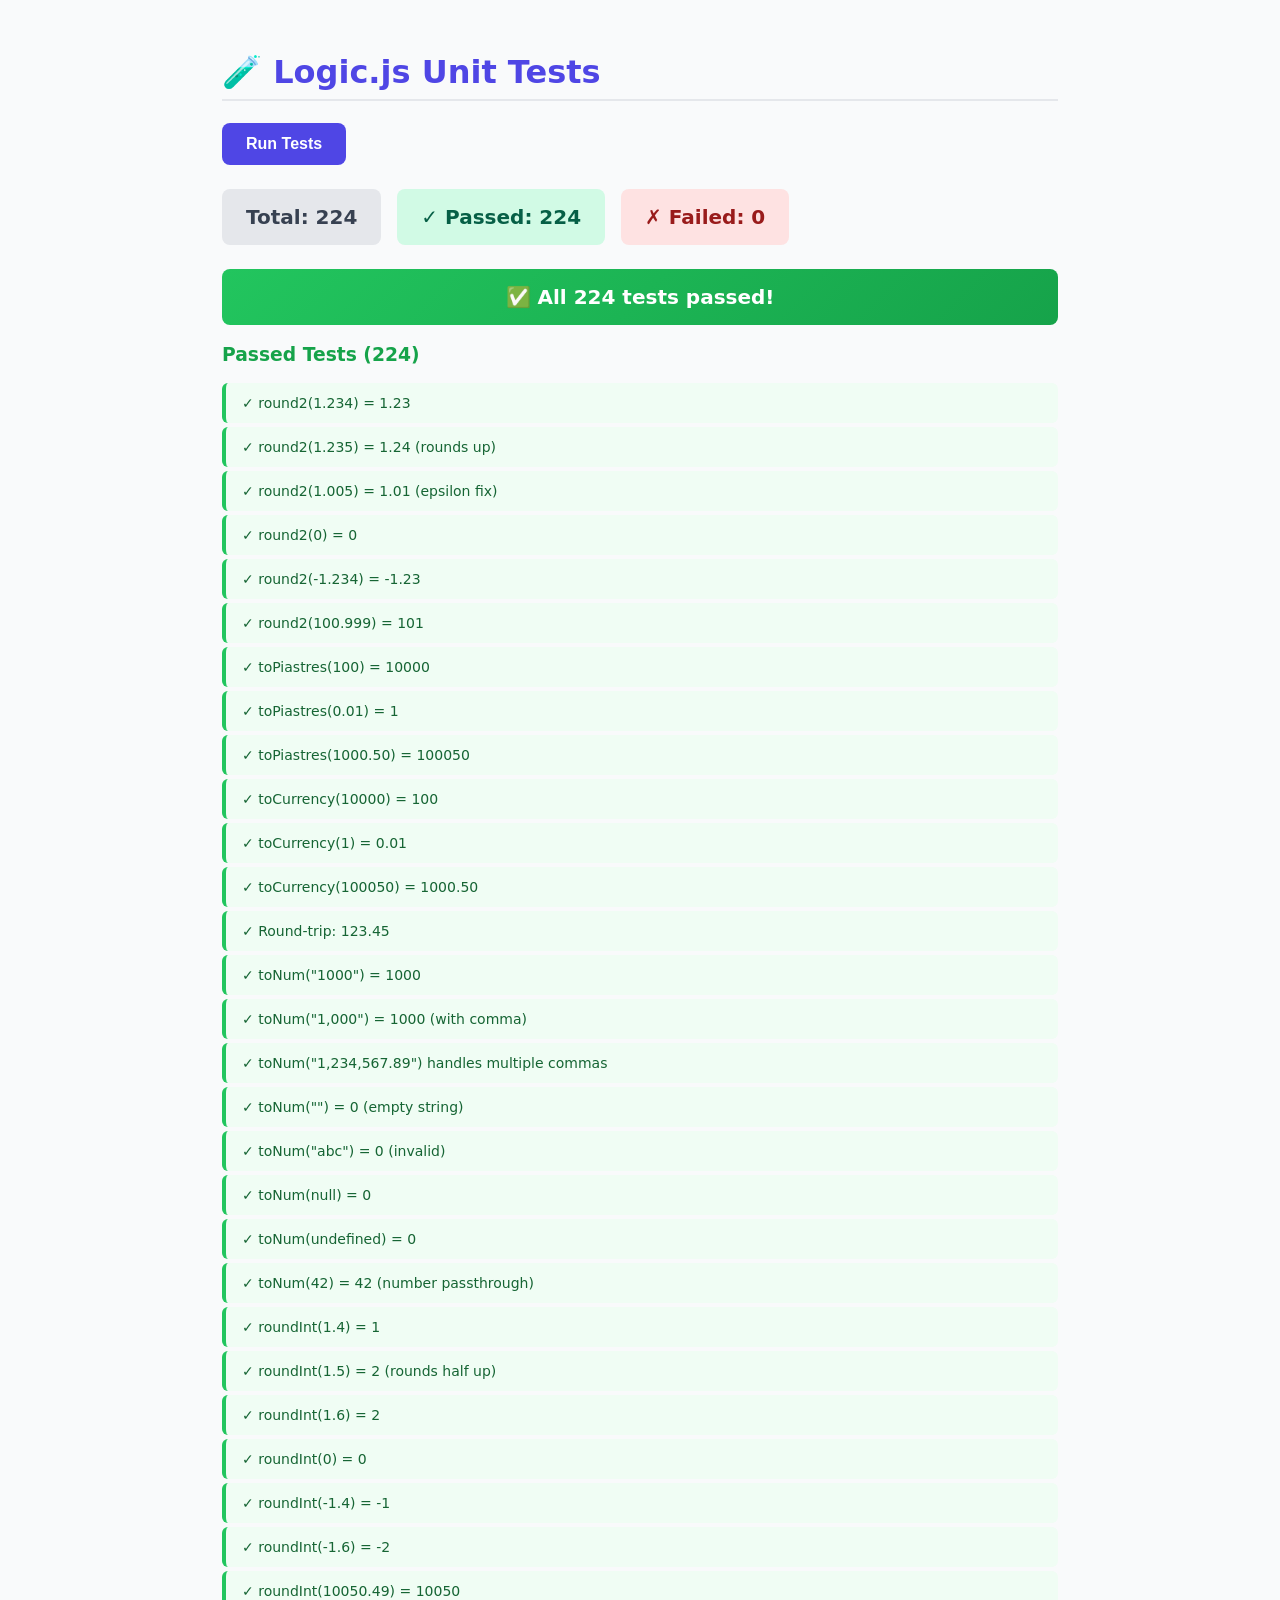
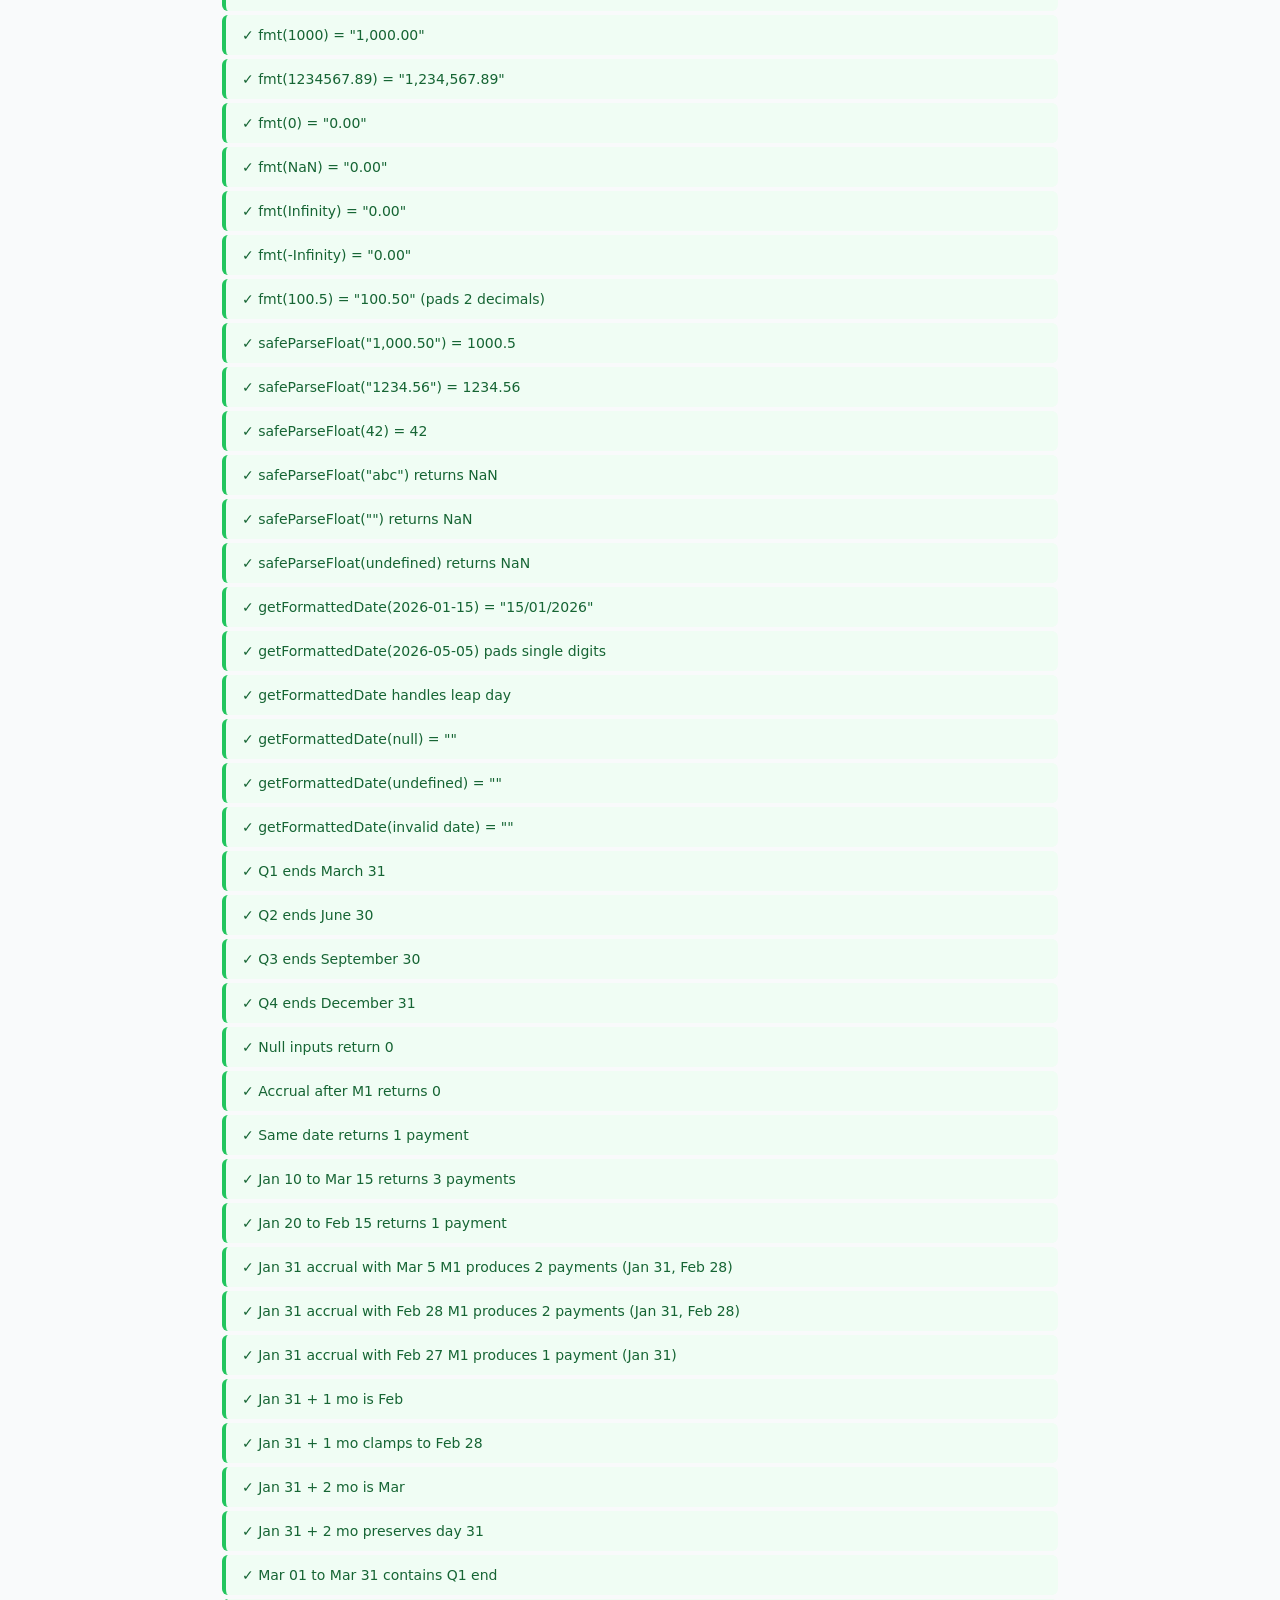
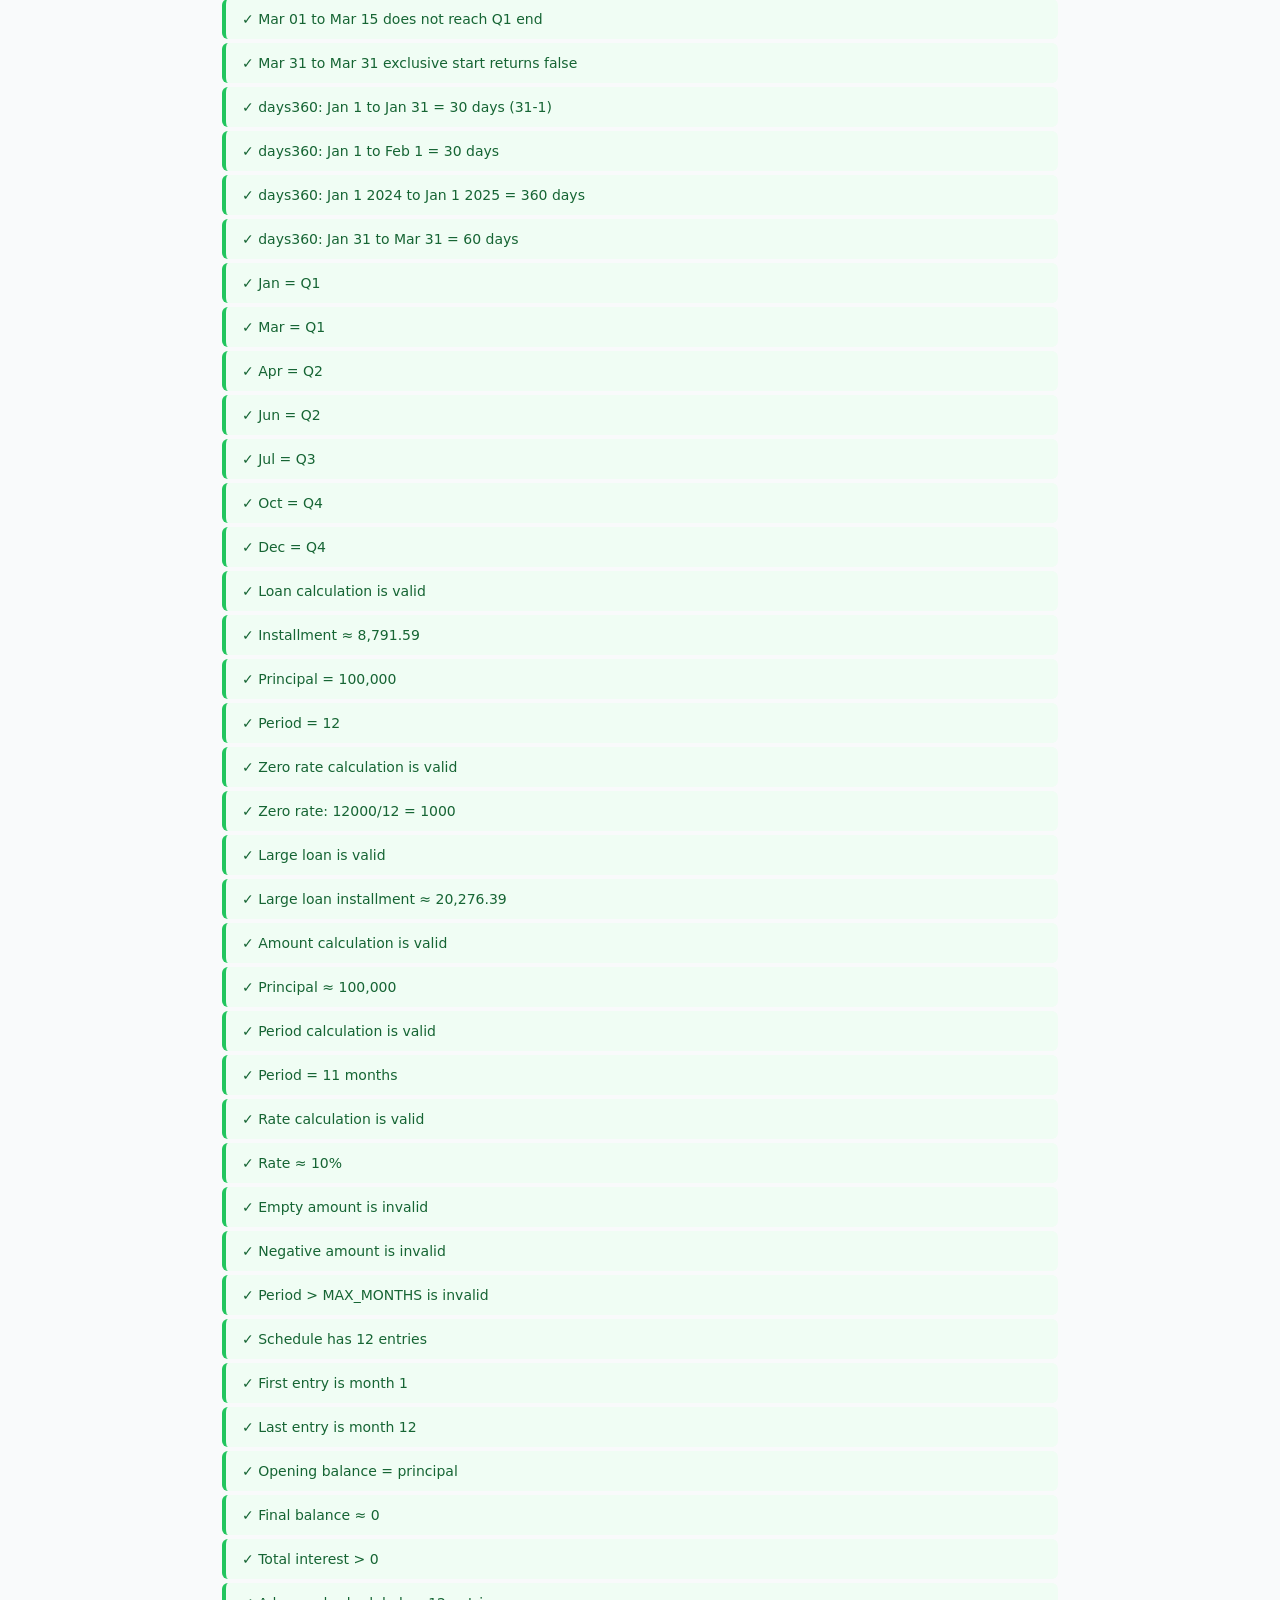
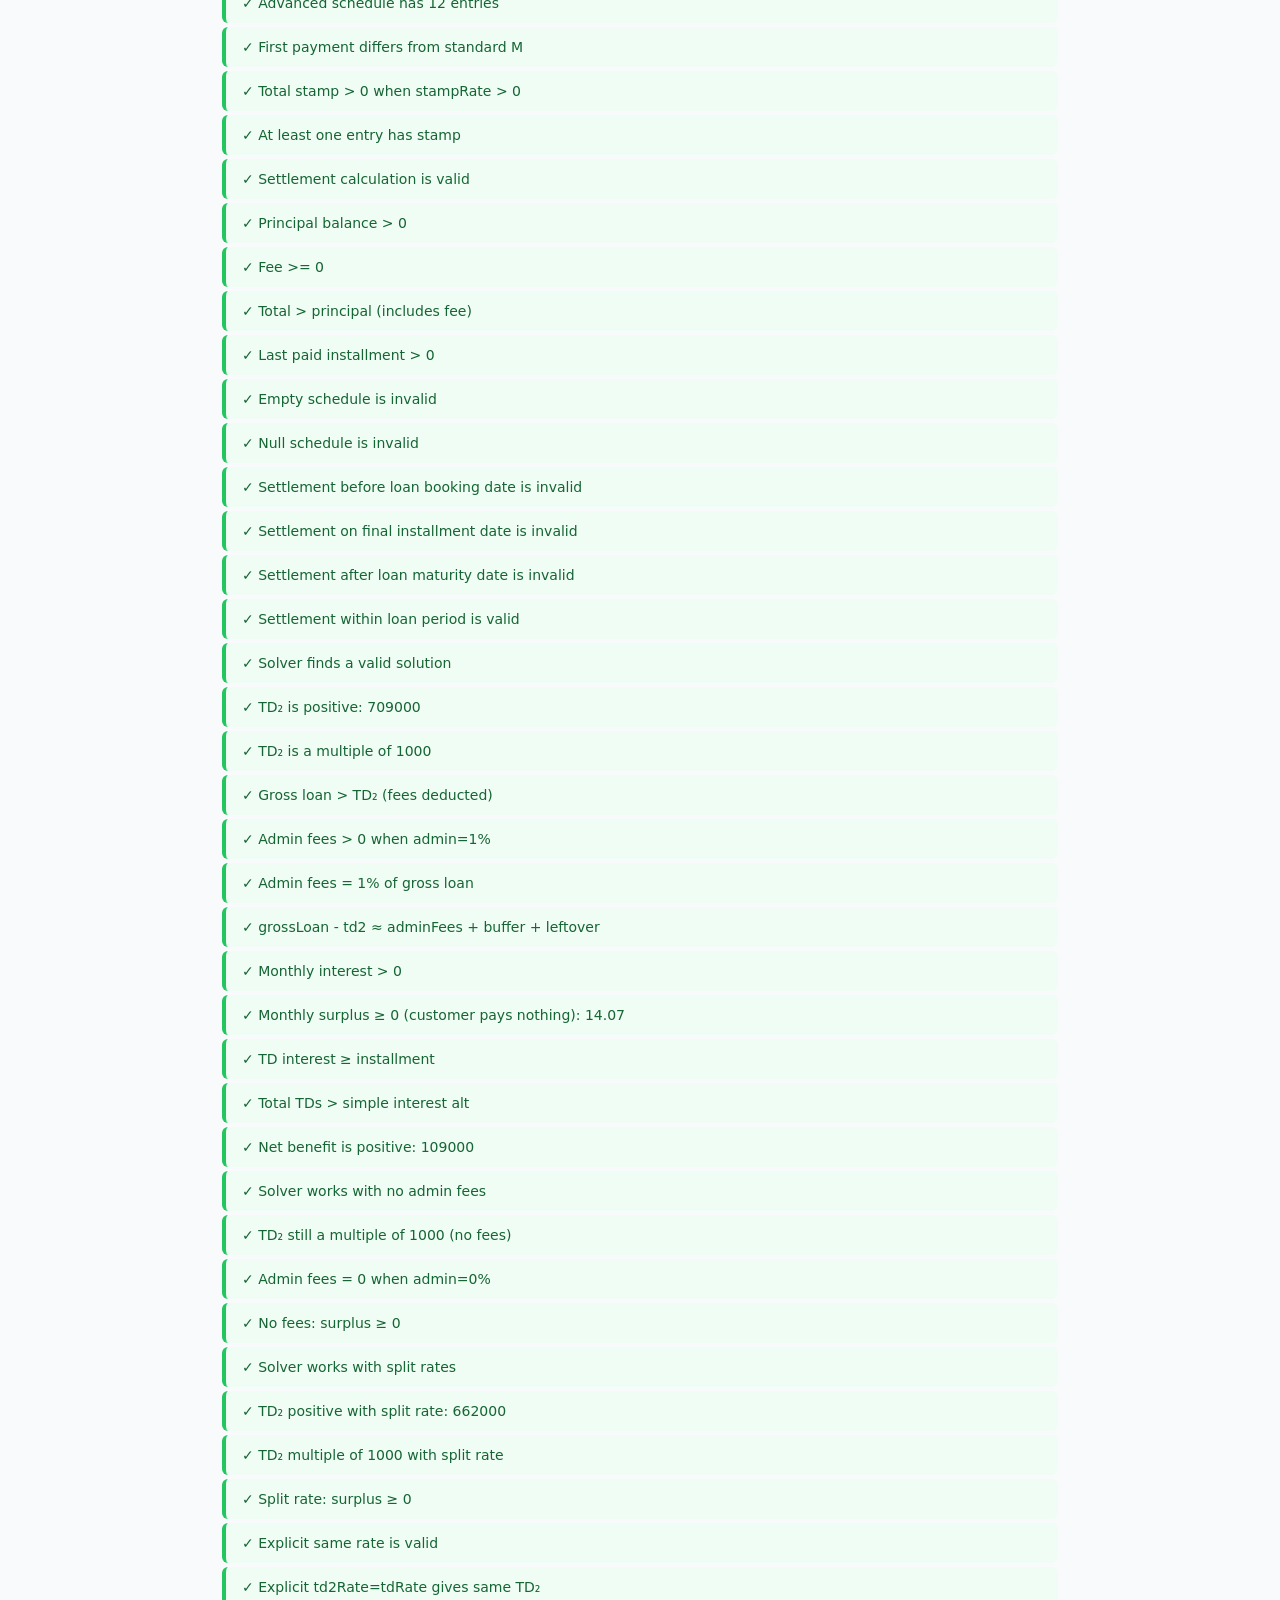
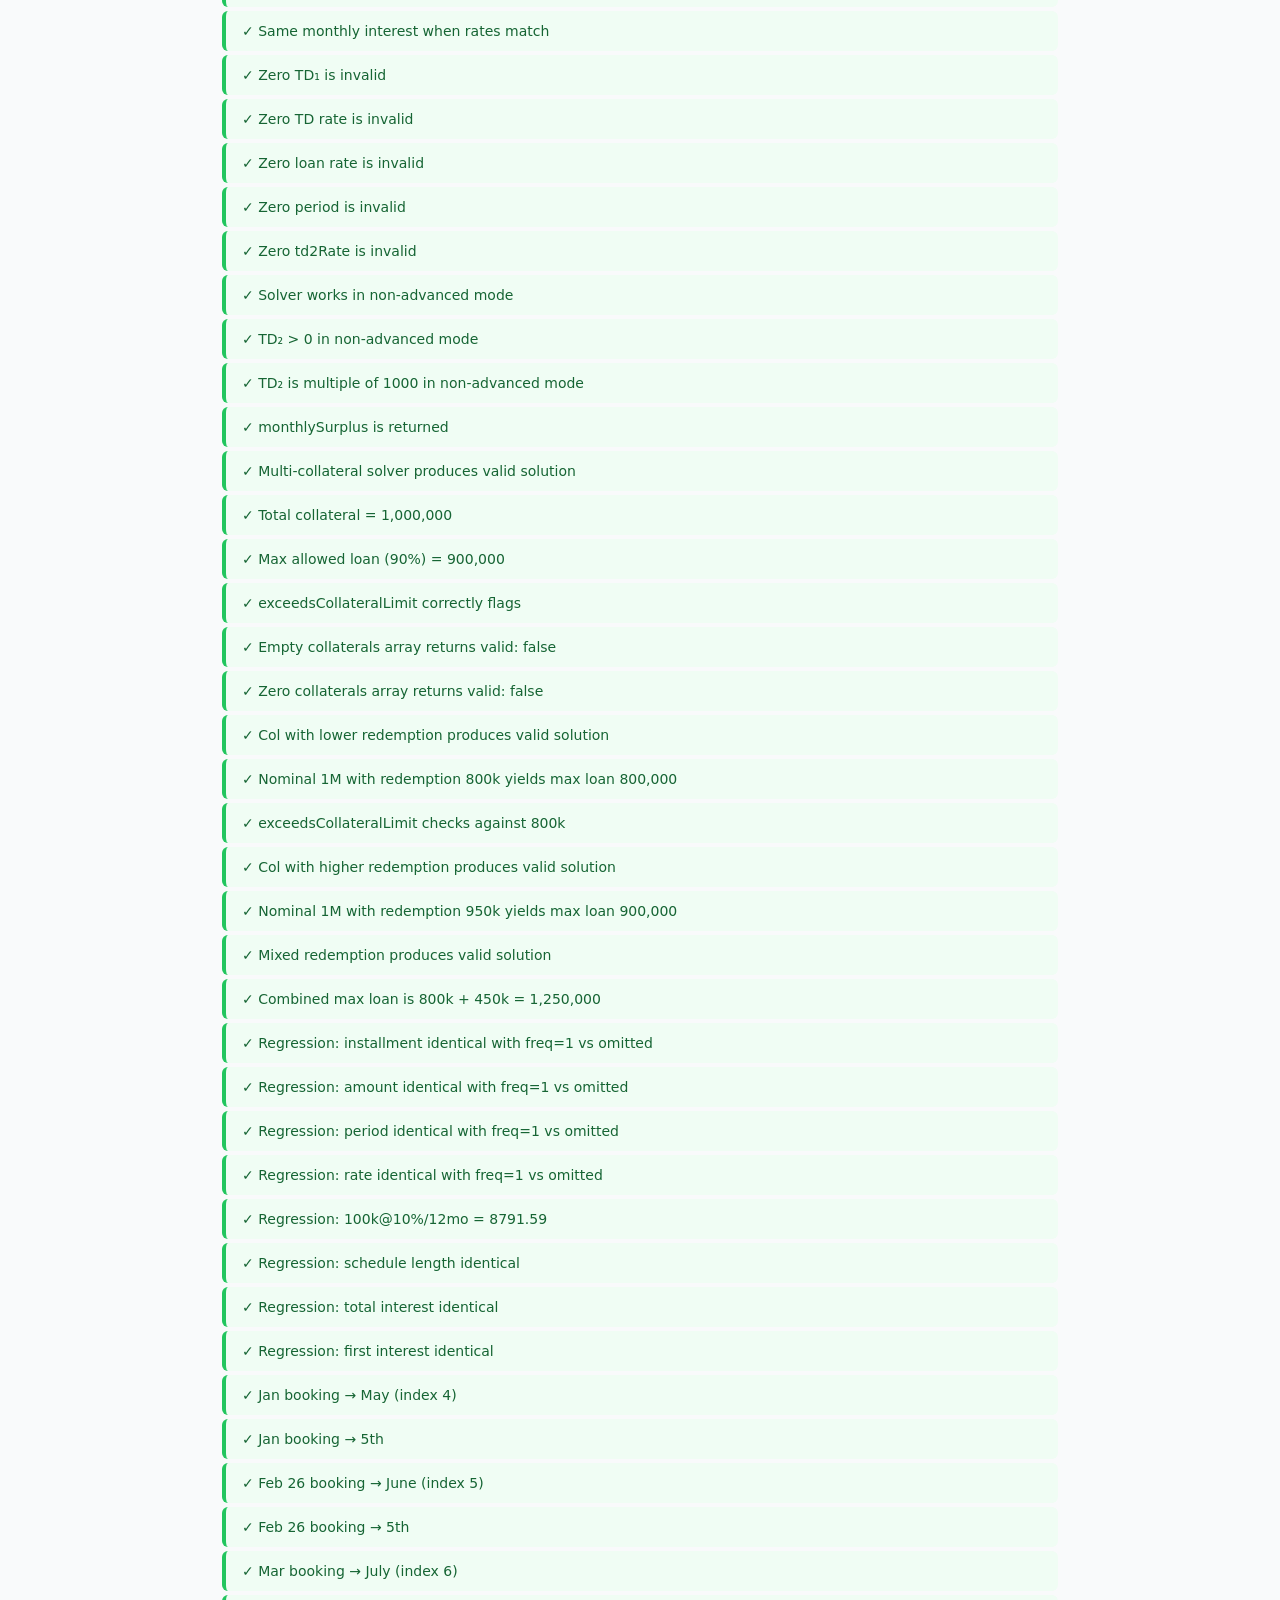
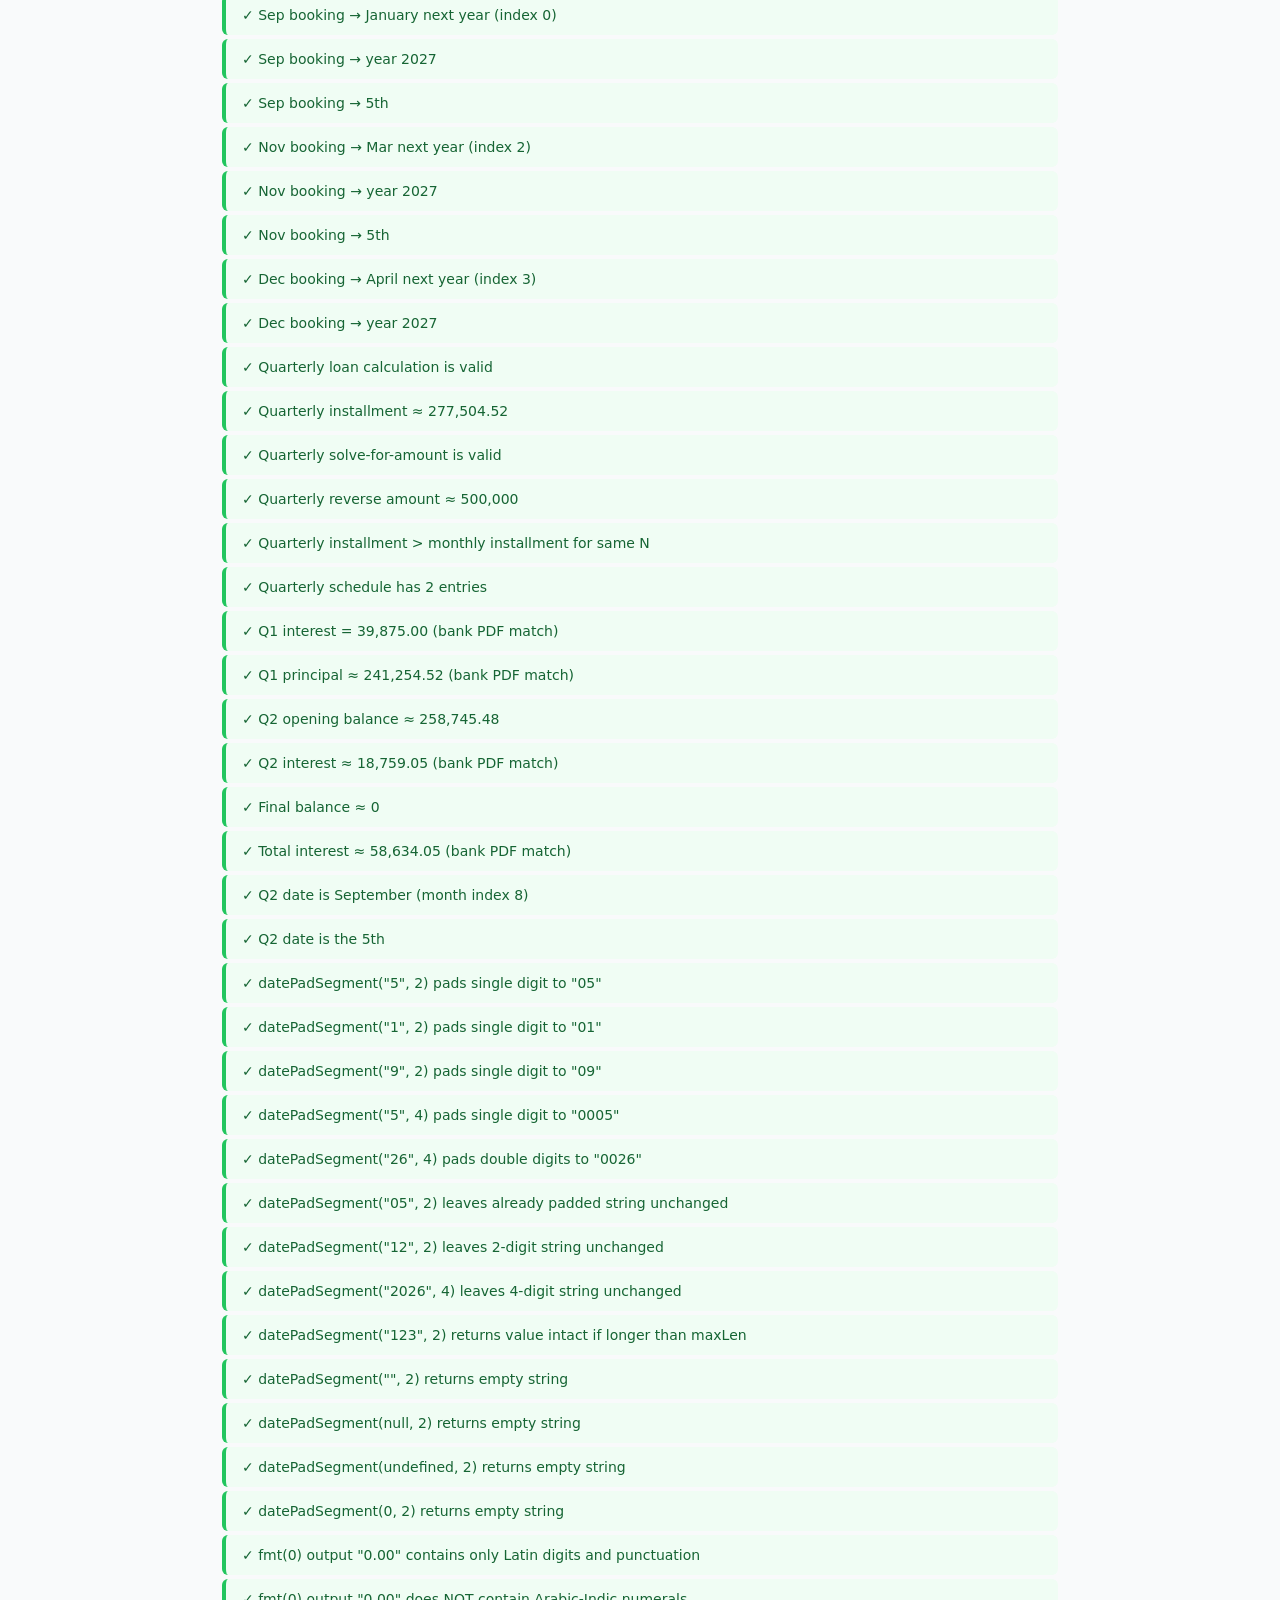
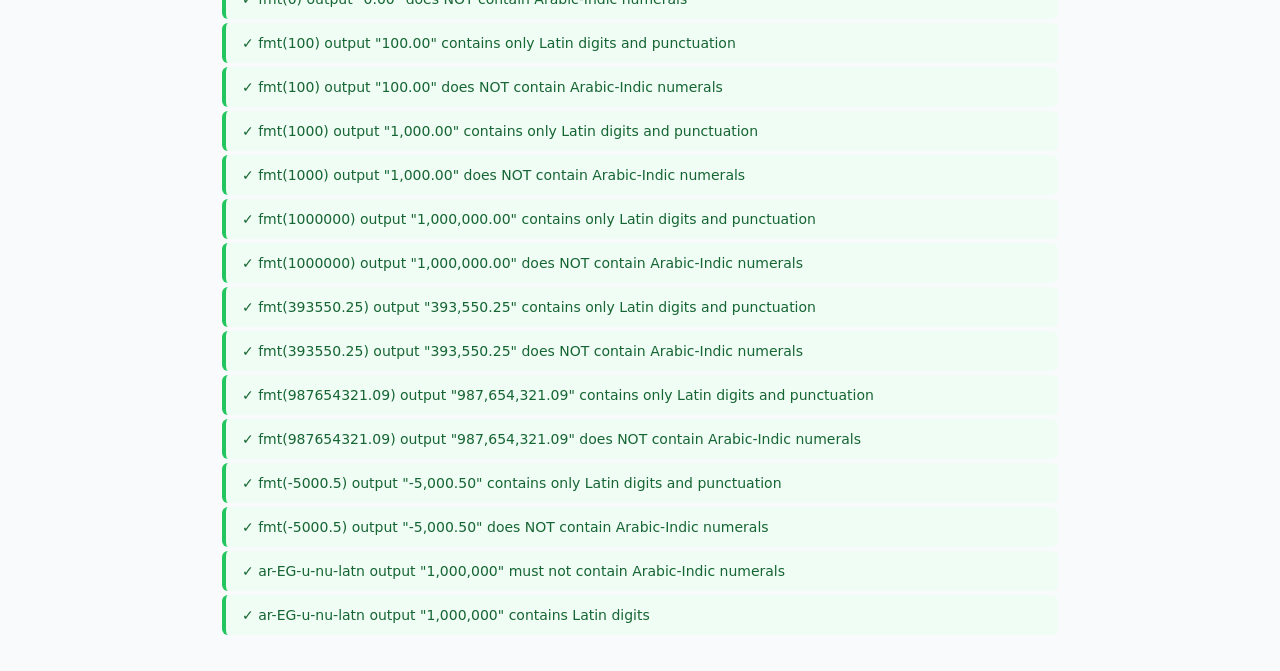
==== commit 912ffa65: "🧪 unit test: add comprehensive test coverage for datePadSegment Add unit test suite for datePadSegme" ====
--- a/js/logic.test.html
+++ b/js/logic.test.html
@@ -1,239 +1,239 @@
-<!DOCTYPE html>
-<html lang="en">
-
-<head>
-    <meta charset="UTF-8">
-    <meta name="viewport" content="width=device-width, initial-scale=1.0">
-    <title>Logic.js Unit Tests</title>
-    <style>
-        * {
-            box-sizing: border-box;
-        }
-
-        body {
-            font-family: system-ui, -apple-system, sans-serif;
-            max-width: 900px;
-            margin: 0 auto;
-            padding: 2rem;
-            background: #f9fafb;
-            color: #111827;
-        }
-
-        h1 {
-            color: #4f46e5;
-            border-bottom: 2px solid #e5e7eb;
-            padding-bottom: 0.5rem;
-        }
-
-        .summary {
-            display: flex;
-            gap: 1rem;
-            margin: 1.5rem 0;
-        }
-
-        .stat {
-            padding: 1rem 1.5rem;
-            border-radius: 0.5rem;
-            font-weight: 600;
-            font-size: 1.25rem;
-        }
-
-        .stat-total {
-            background: #e5e7eb;
-            color: #374151;
-        }
-
-        .stat-passed {
-            background: #d1fae5;
-            color: #065f46;
-        }
-
-        .stat-failed {
-            background: #fee2e2;
-            color: #991b1b;
-        }
-
-        .result-list {
-            list-style: none;
-            padding: 0;
-            margin: 0;
-        }
-
-        .result-item {
-            padding: 0.75rem 1rem;
-            margin: 0.25rem 0;
-            border-radius: 0.375rem;
-            font-size: 0.875rem;
-            border-left: 4px solid;
-        }
-
-        .result-pass {
-            background: #f0fdf4;
-            border-color: #22c55e;
-            color: #166534;
-        }
-
-        .result-fail {
-            background: #fef2f2;
-            border-color: #ef4444;
-            color: #991b1b;
-        }
-
-        .result-details {
-            font-size: 0.75rem;
-            margin-top: 0.5rem;
-            padding: 0.5rem;
-            background: rgba(0, 0, 0, 0.05);
-            border-radius: 0.25rem;
-            font-family: monospace;
-        }
-
-        button {
-            background: #4f46e5;
-            color: white;
-            border: none;
-            padding: 0.75rem 1.5rem;
-            border-radius: 0.5rem;
-            font-size: 1rem;
-            font-weight: 600;
-            cursor: pointer;
-            transition: background 0.15s;
-        }
-
-        button:hover {
-            background: #4338ca;
-        }
-
-        #loading {
-            color: #6b7280;
-            font-style: italic;
-        }
-
-        .all-pass {
-            background: linear-gradient(135deg, #22c55e, #16a34a);
-            color: white;
-            padding: 1rem;
-            border-radius: 0.5rem;
-            text-align: center;
-            font-size: 1.25rem;
-            font-weight: 600;
-            margin: 1rem 0;
-        }
-    </style>
-</head>
-
-<body>
-    <h1>🧪 Logic.js Unit Tests</h1>
-
-    <button onclick="runTests()">Run Tests</button>
-
-    <div id="loading" style="display: none;">Running tests...</div>
-
-    <div id="results"></div>
-
-    <!-- Load the logic and dateinput modules first -->
-    <script src="logic.js"></script>
-    <script src="dateinput.js"></script>
-
-    <!-- Load the test suite -->
-    <script src="logic.test.js"></script>
-
-    <script>
-        function runTests() {
-            const loading = document.getElementById('loading');
-            const resultsDiv = document.getElementById('results');
-
-            loading.style.display = 'block';
-            resultsDiv.innerHTML = '';
-
-            // Run after a brief delay to show loading state
-            setTimeout(() => {
-                try {
-                    const summary = runAllTests();
-                    displayResults(summary);
-                } catch (error) {
-                    // Safe DOM construction to prevent XSS
-                    const errorDiv = document.createElement('div');
-                    errorDiv.className = 'result-fail result-item';
-
-                    const strongEl = document.createElement('strong');
-                    strongEl.textContent = 'Error running tests: ';
-                    errorDiv.appendChild(strongEl);
-
-                    const msgText = document.createTextNode(error.message || 'Unknown error');
-                    errorDiv.appendChild(msgText);
-
-                    const detailsDiv = document.createElement('div');
-                    detailsDiv.className = 'result-details';
-                    detailsDiv.textContent = error.stack || '';
-                    errorDiv.appendChild(detailsDiv);
-
-                    resultsDiv.innerHTML = '';
-                    resultsDiv.appendChild(errorDiv);
-                }
-                loading.style.display = 'none';
-            }, 100);
-        }
-
-        function displayResults(summary) {
-            const resultsDiv = document.getElementById('results');
-
-            let html = `
-                <div class="summary">
-                    <div class="stat stat-total">Total: ${summary.total}</div>
-                    <div class="stat stat-passed">✓ Passed: ${summary.passed}</div>
-                    <div class="stat stat-failed">✗ Failed: ${summary.failed}</div>
-                </div>
-            `;
-
-            if (summary.failed === 0 && summary.passed > 0) {
-                html += `<div class="all-pass">✅ All ${summary.passed} tests passed!</div>`;
-            }
-
-            // Show failures first
-            const failures = summary.results.filter(r => !r.pass);
-            const passes = summary.results.filter(r => r.pass);
-
-            if (failures.length > 0) {
-                html += `<h3 style="color: #dc2626;">Failed Tests (${failures.length})</h3>`;
-                html += '<ul class="result-list">';
-                failures.forEach(result => {
-                    html += `
-                        <li class="result-item result-fail">
-                            ✗ ${result.message}
-                            <div class="result-details">
-                                Expected: ${JSON.stringify(result.expected)}<br>
-                                Actual: ${JSON.stringify(result.actual)}
-                                ${result.diff !== undefined ? `<br>Diff: ${result.diff}` : ''}
-                            </div>
-                        </li>
-                    `;
-                });
-                html += '</ul>';
-            }
-
-            html += `<h3 style="color: #16a34a;">Passed Tests (${passes.length})</h3>`;
-            html += '<ul class="result-list">';
-            passes.forEach(result => {
-                html += `<li class="result-item result-pass">✓ ${result.message}</li>`;
-            });
-            html += '</ul>';
-
-            resultsDiv.innerHTML = html;
-        }
-
-        function executeTestsSync() {
-            try {
-                const summary = runAllTests();
-                displayResults(summary);
-            } catch (error) {
-                document.getElementById('results').innerHTML = '<div class="result-fail result-item">Error: ' + error.message + '</div>';
-            }
-        }
-
-        // Auto-run immediately
-        executeTestsSync();
-    </script>
-</body>
-
+<!DOCTYPE html>
+<html lang="en">
+
+<head>
+    <meta charset="UTF-8">
+    <meta name="viewport" content="width=device-width, initial-scale=1.0">
+    <title>Logic.js Unit Tests</title>
+    <style>
+        * {
+            box-sizing: border-box;
+        }
+
+        body {
+            font-family: system-ui, -apple-system, sans-serif;
+            max-width: 900px;
+            margin: 0 auto;
+            padding: 2rem;
+            background: #f9fafb;
+            color: #111827;
+        }
+
+        h1 {
+            color: #4f46e5;
+            border-bottom: 2px solid #e5e7eb;
+            padding-bottom: 0.5rem;
+        }
+
+        .summary {
+            display: flex;
+            gap: 1rem;
+            margin: 1.5rem 0;
+        }
+
+        .stat {
+            padding: 1rem 1.5rem;
+            border-radius: 0.5rem;
+            font-weight: 600;
+            font-size: 1.25rem;
+        }
+
+        .stat-total {
+            background: #e5e7eb;
+            color: #374151;
+        }
+
+        .stat-passed {
+            background: #d1fae5;
+            color: #065f46;
+        }
+
+        .stat-failed {
+            background: #fee2e2;
+            color: #991b1b;
+        }
+
+        .result-list {
+            list-style: none;
+            padding: 0;
+            margin: 0;
+        }
+
+        .result-item {
+            padding: 0.75rem 1rem;
+            margin: 0.25rem 0;
+            border-radius: 0.375rem;
+            font-size: 0.875rem;
+            border-left: 4px solid;
+        }
+
+        .result-pass {
+            background: #f0fdf4;
+            border-color: #22c55e;
+            color: #166534;
+        }
+
+        .result-fail {
+            background: #fef2f2;
+            border-color: #ef4444;
+            color: #991b1b;
+        }
+
+        .result-details {
+            font-size: 0.75rem;
+            margin-top: 0.5rem;
+            padding: 0.5rem;
+            background: rgba(0, 0, 0, 0.05);
+            border-radius: 0.25rem;
+            font-family: monospace;
+        }
+
+        button {
+            background: #4f46e5;
+            color: white;
+            border: none;
+            padding: 0.75rem 1.5rem;
+            border-radius: 0.5rem;
+            font-size: 1rem;
+            font-weight: 600;
+            cursor: pointer;
+            transition: background 0.15s;
+        }
+
+        button:hover {
+            background: #4338ca;
+        }
+
+        #loading {
+            color: #6b7280;
+            font-style: italic;
+        }
+
+        .all-pass {
+            background: linear-gradient(135deg, #22c55e, #16a34a);
+            color: white;
+            padding: 1rem;
+            border-radius: 0.5rem;
+            text-align: center;
+            font-size: 1.25rem;
+            font-weight: 600;
+            margin: 1rem 0;
+        }
+    </style>
+</head>
+
+<body>
+    <h1>🧪 Logic.js Unit Tests</h1>
+
+    <button onclick="runTests()">Run Tests</button>
+
+    <div id="loading" style="display: none;">Running tests...</div>
+
+    <div id="results"></div>
+
+    <!-- Load the logic module first -->
+    <script src="logic.js"></script>
+    <script src="dateinput.js"></script>
+
+    <!-- Load the test suite -->
+    <script src="logic.test.js"></script>
+
+    <script>
+        function runTests() {
+            const loading = document.getElementById('loading');
+            const resultsDiv = document.getElementById('results');
+
+            loading.style.display = 'block';
+            resultsDiv.innerHTML = '';
+
+            // Run after a brief delay to show loading state
+            setTimeout(() => {
+                try {
+                    const summary = runAllTests();
+                    displayResults(summary);
+                } catch (error) {
+                    // Safe DOM construction to prevent XSS
+                    const errorDiv = document.createElement('div');
+                    errorDiv.className = 'result-fail result-item';
+                    
+                    const strongEl = document.createElement('strong');
+                    strongEl.textContent = 'Error running tests: ';
+                    errorDiv.appendChild(strongEl);
+                    
+                    const msgText = document.createTextNode(error.message || 'Unknown error');
+                    errorDiv.appendChild(msgText);
+                    
+                    const detailsDiv = document.createElement('div');
+                    detailsDiv.className = 'result-details';
+                    detailsDiv.textContent = error.stack || '';
+                    errorDiv.appendChild(detailsDiv);
+                    
+                    resultsDiv.innerHTML = '';
+                    resultsDiv.appendChild(errorDiv);
+                }
+                loading.style.display = 'none';
+            }, 100);
+        }
+
+        function displayResults(summary) {
+            const resultsDiv = document.getElementById('results');
+
+            let html = `
+                <div class="summary">
+                    <div class="stat stat-total">Total: ${summary.total}</div>
+                    <div class="stat stat-passed">✓ Passed: ${summary.passed}</div>
+                    <div class="stat stat-failed">✗ Failed: ${summary.failed}</div>
+                </div>
+            `;
+
+            if (summary.failed === 0 && summary.passed > 0) {
+                html += `<div class="all-pass">✅ All ${summary.passed} tests passed!</div>`;
+            }
+
+            // Show failures first
+            const failures = summary.results.filter(r => !r.pass);
+            const passes = summary.results.filter(r => r.pass);
+
+            if (failures.length > 0) {
+                html += `<h3 style="color: #dc2626;">Failed Tests (${failures.length})</h3>`;
+                html += '<ul class="result-list">';
+                failures.forEach(result => {
+                    html += `
+                        <li class="result-item result-fail">
+                            ✗ ${result.message}
+                            <div class="result-details">
+                                Expected: ${JSON.stringify(result.expected)}<br>
+                                Actual: ${JSON.stringify(result.actual)}
+                                ${result.diff !== undefined ? `<br>Diff: ${result.diff}` : ''}
+                            </div>
+                        </li>
+                    `;
+                });
+                html += '</ul>';
+            }
+
+            html += `<h3 style="color: #16a34a;">Passed Tests (${passes.length})</h3>`;
+            html += '<ul class="result-list">';
+            passes.forEach(result => {
+                html += `<li class="result-item result-pass">✓ ${result.message}</li>`;
+            });
+            html += '</ul>';
+
+            resultsDiv.innerHTML = html;
+        }
+
+        function executeTestsSync() {
+            try {
+                const summary = runAllTests();
+                displayResults(summary);
+            } catch (error) {
+                document.getElementById('results').innerHTML = '<div class="result-fail result-item">Error: ' + error.message + '</div>';
+            }
+        }
+
+        // Auto-run immediately
+        executeTestsSync();
+    </script>
+</body>
+
 </html>
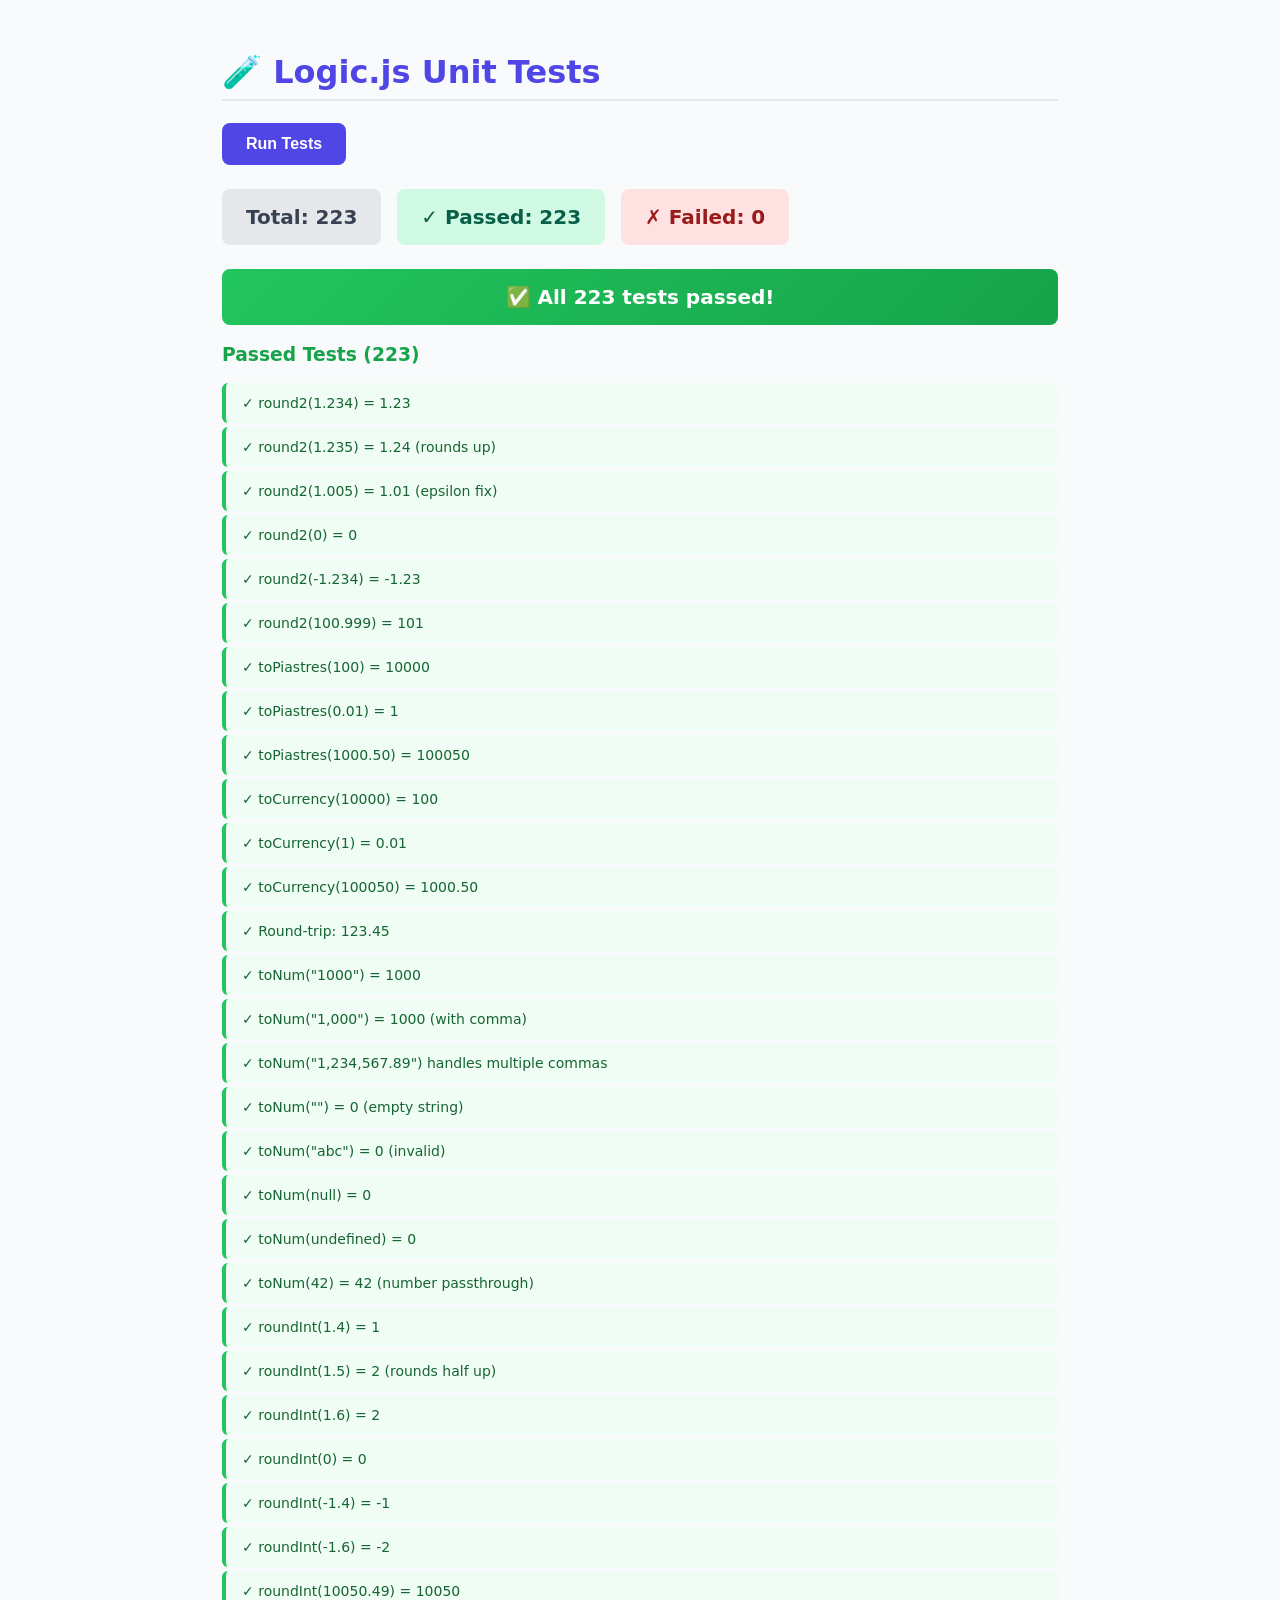
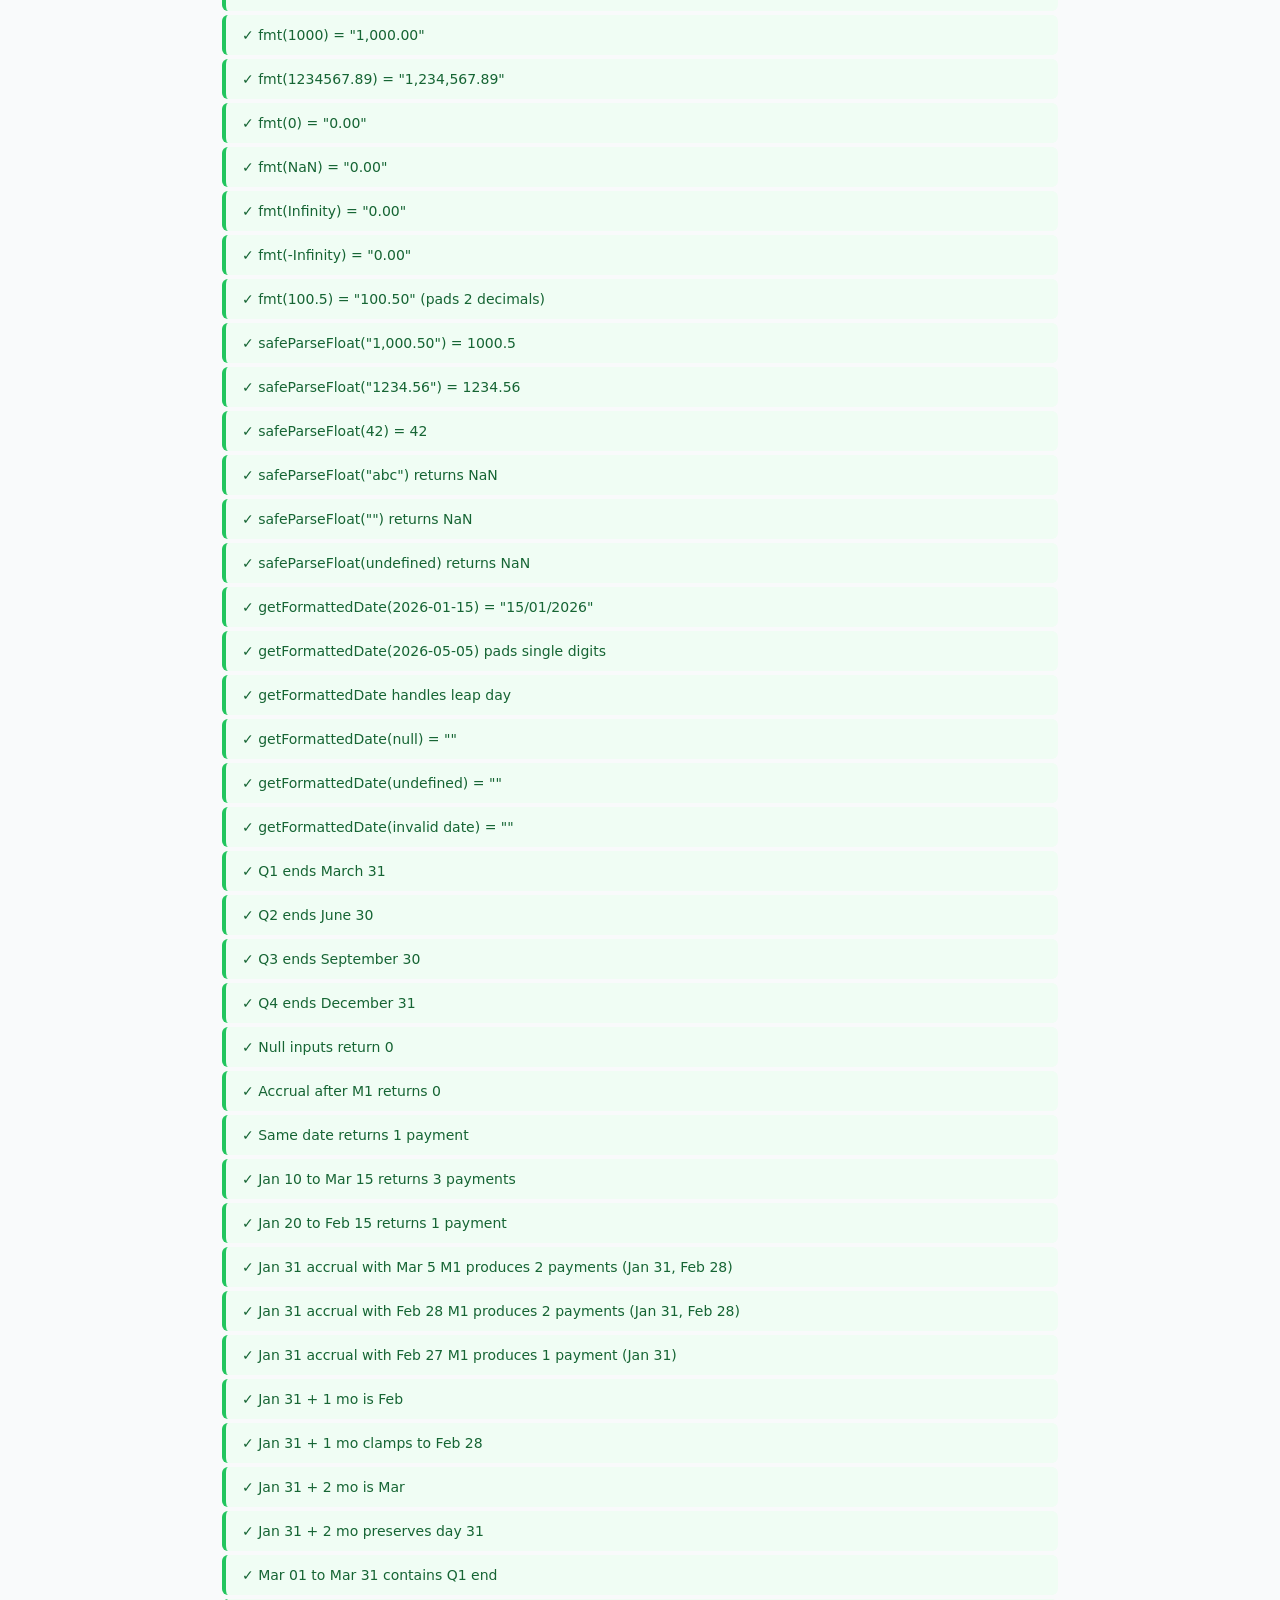
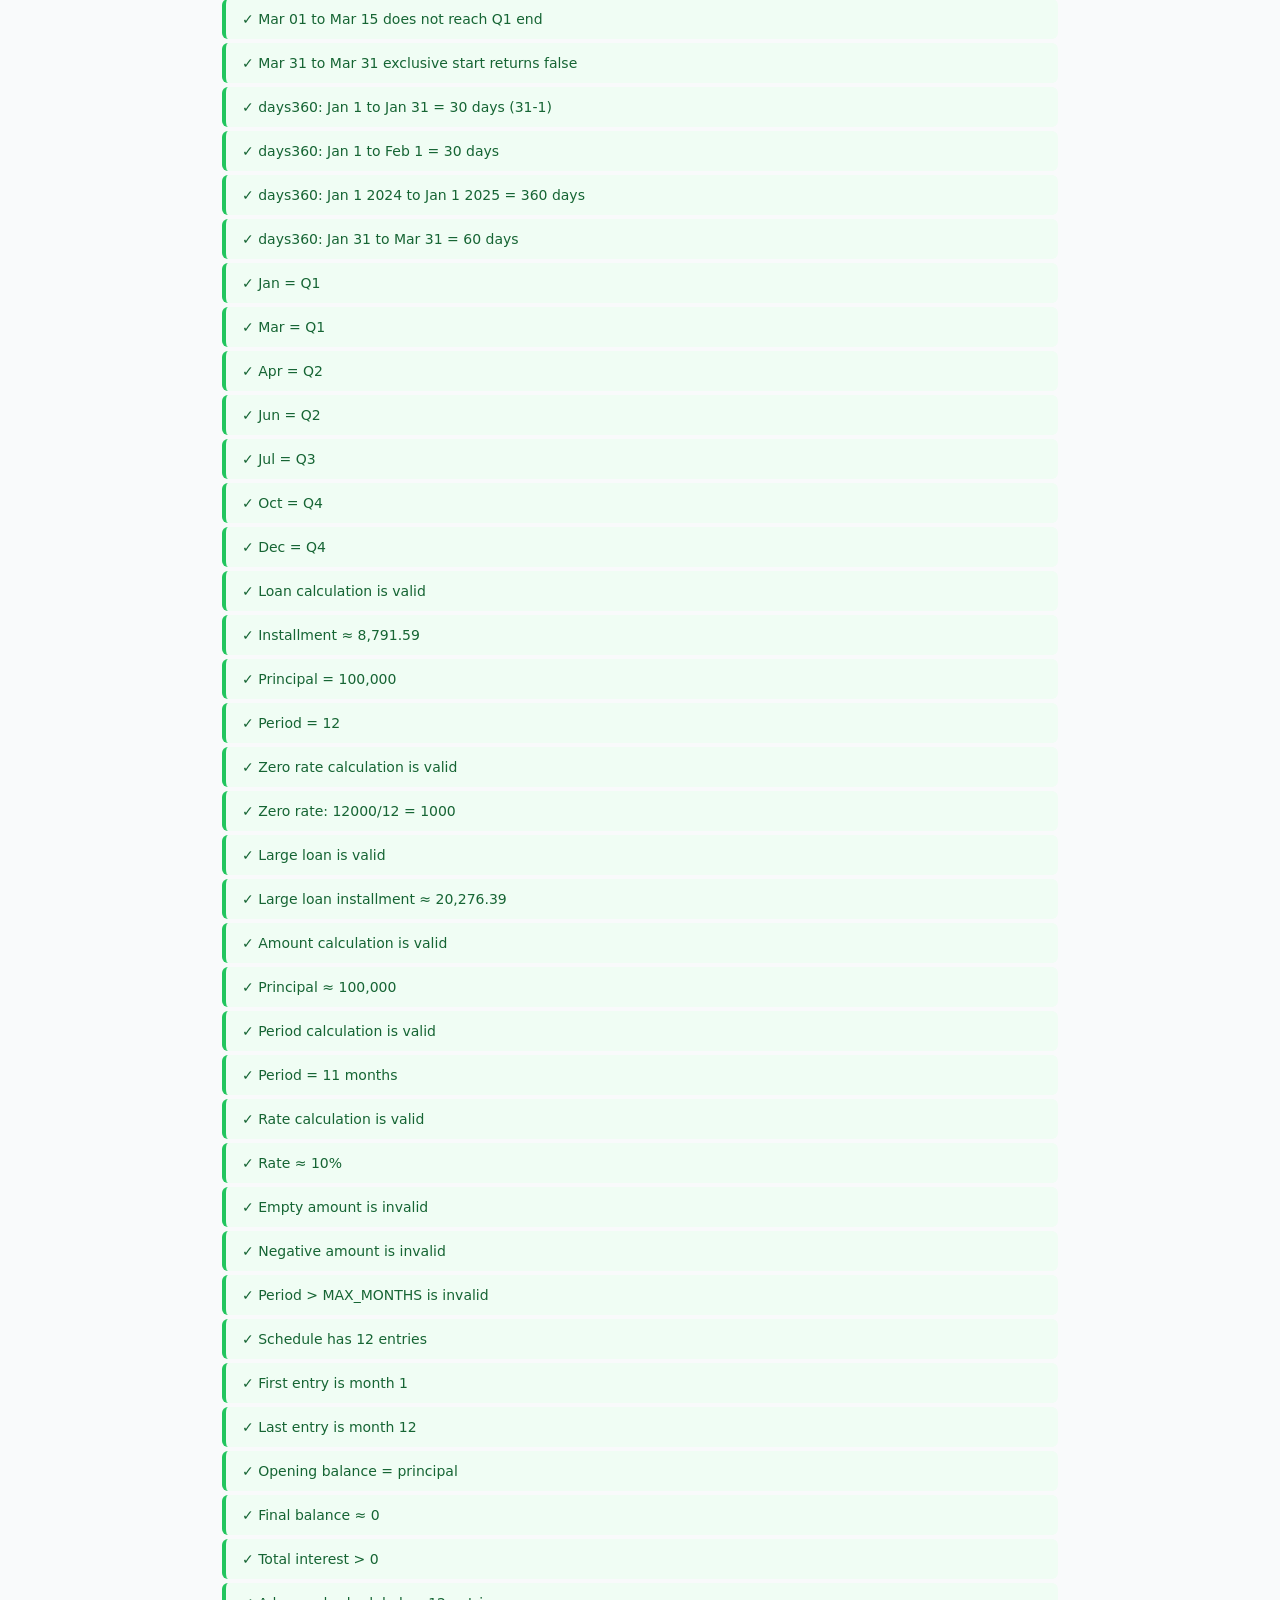
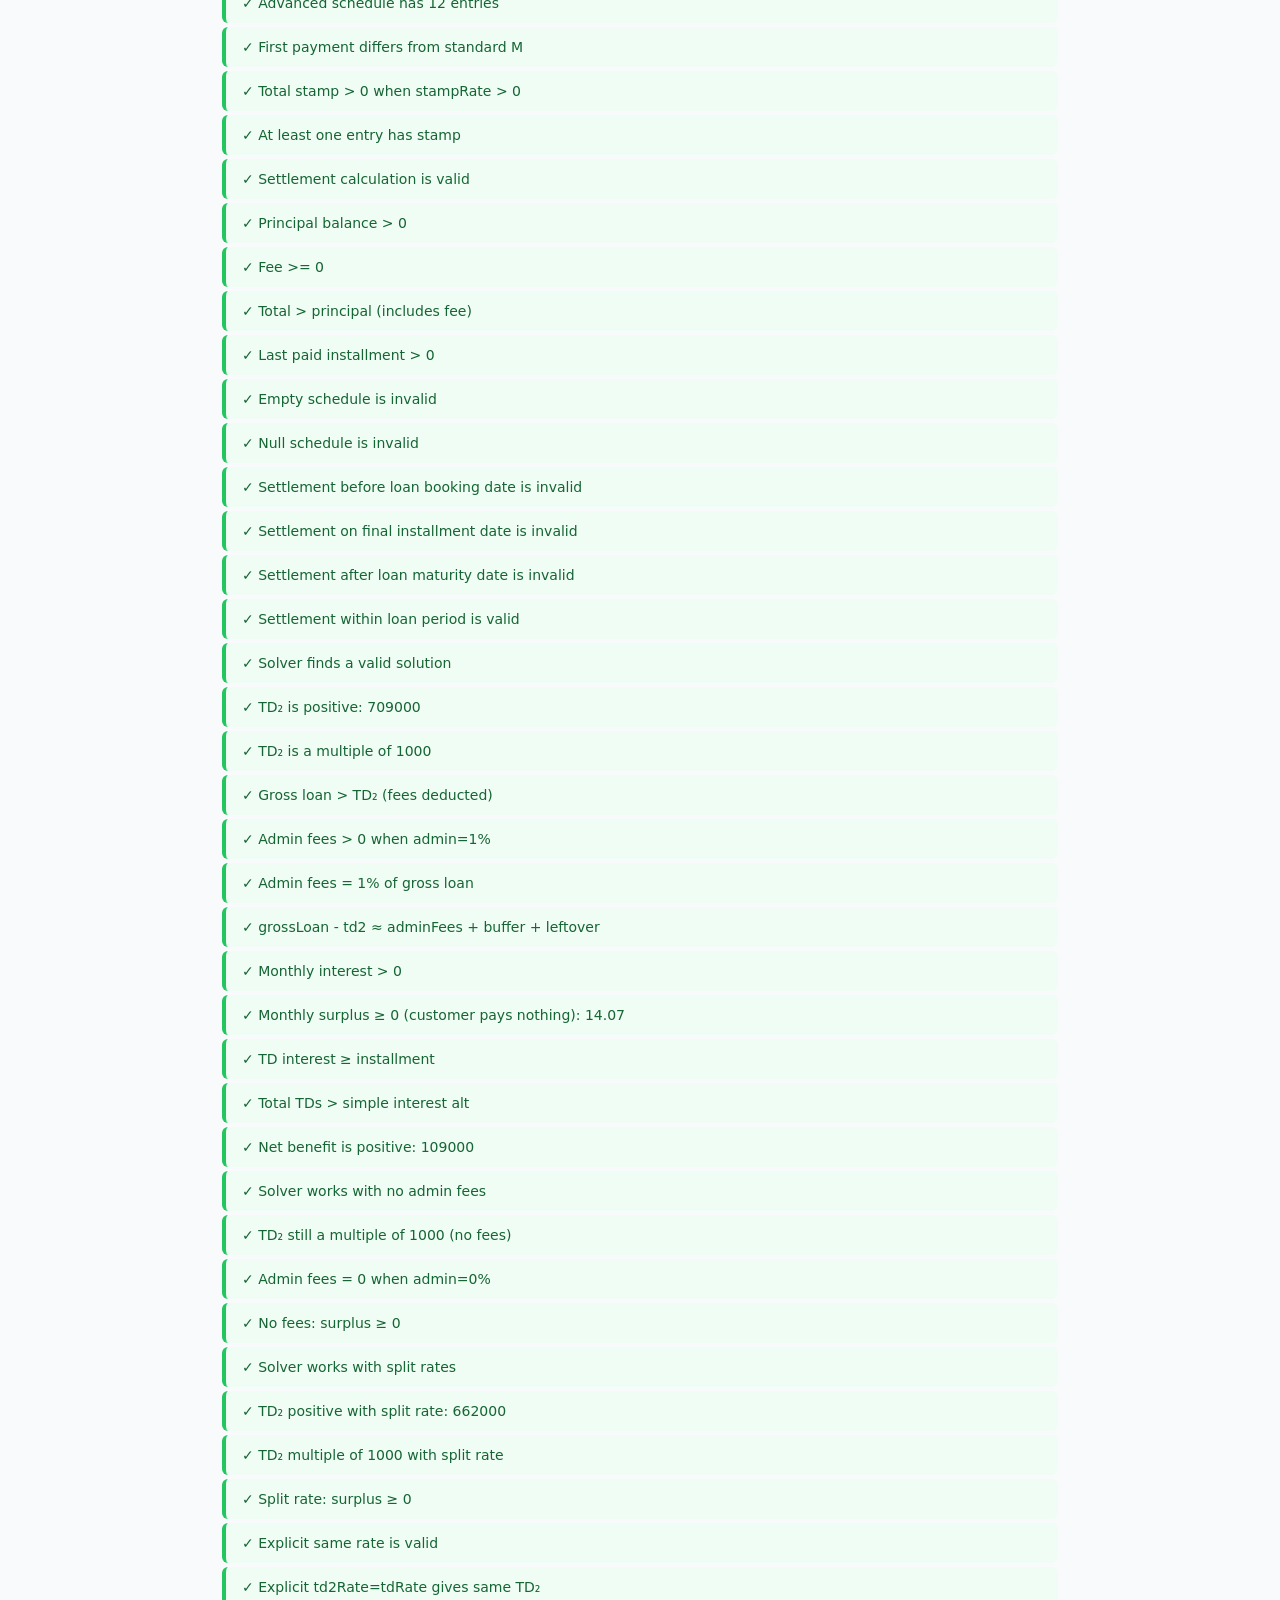
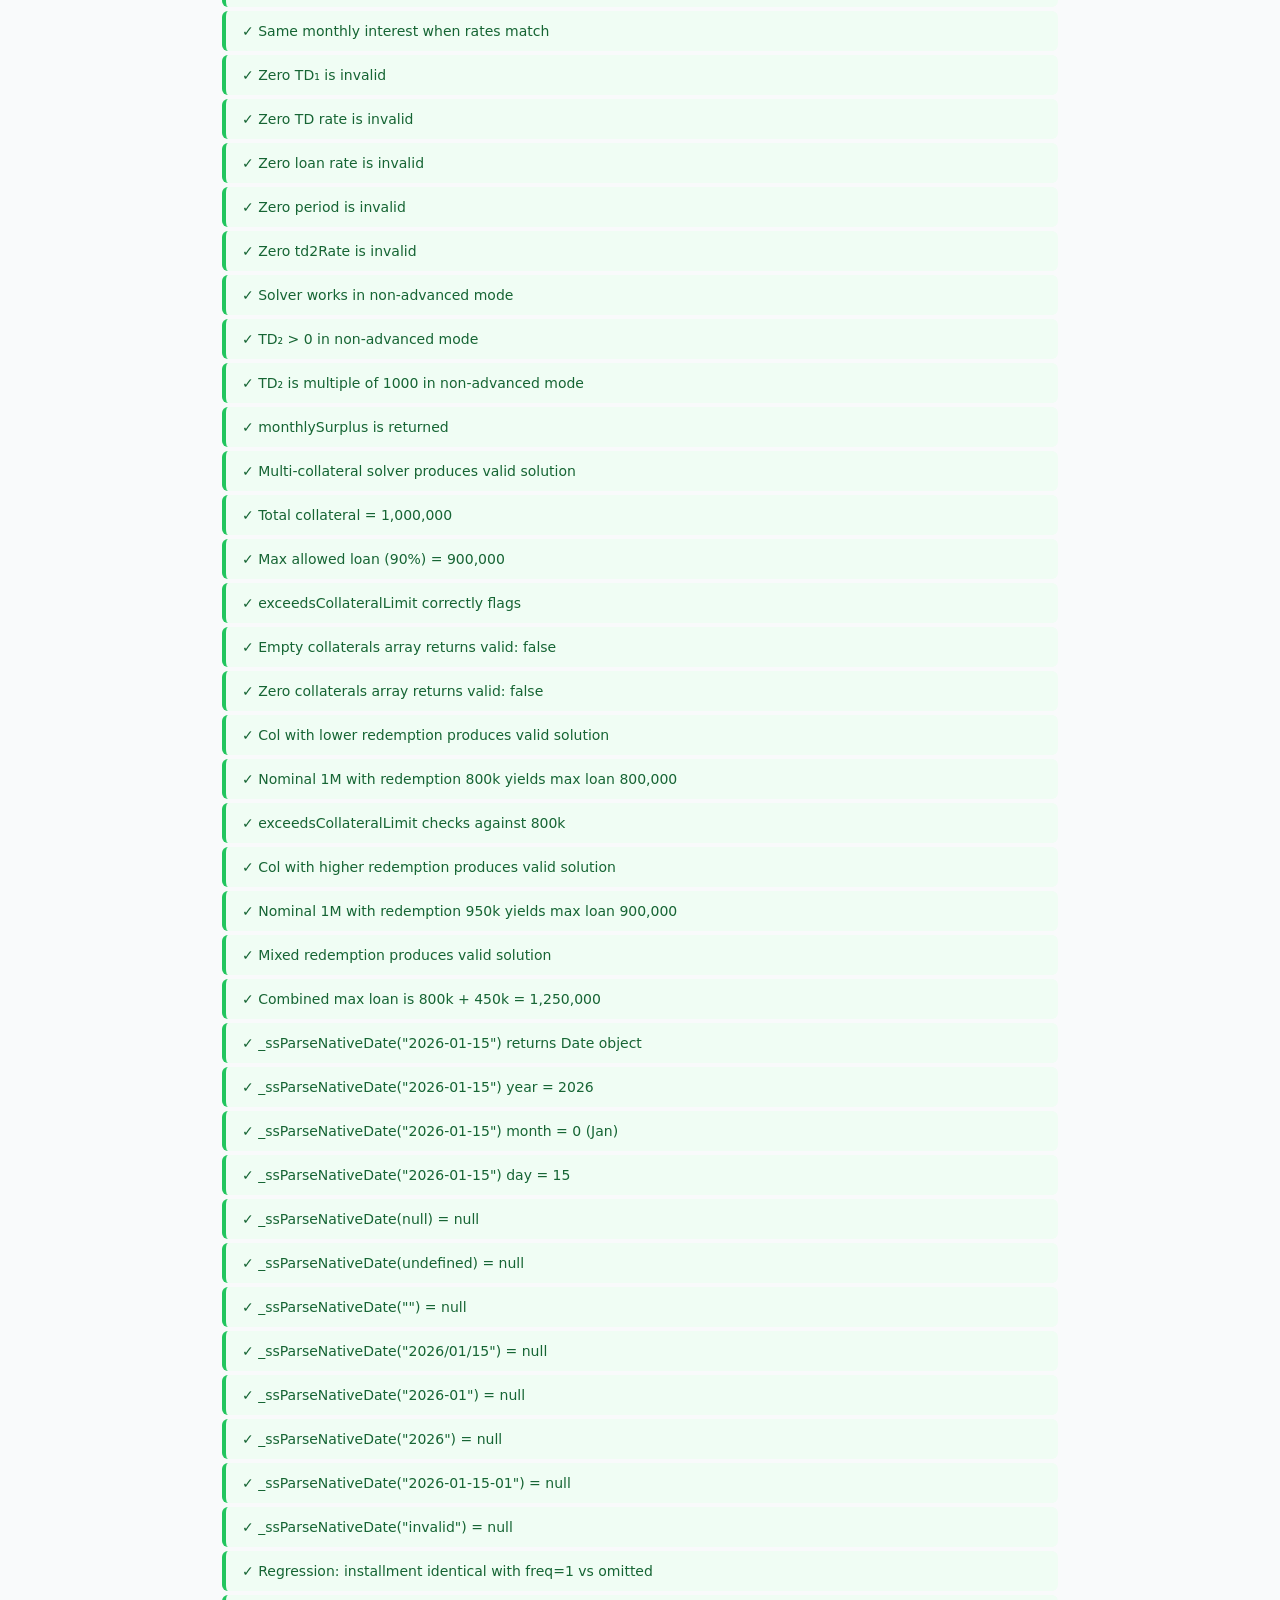
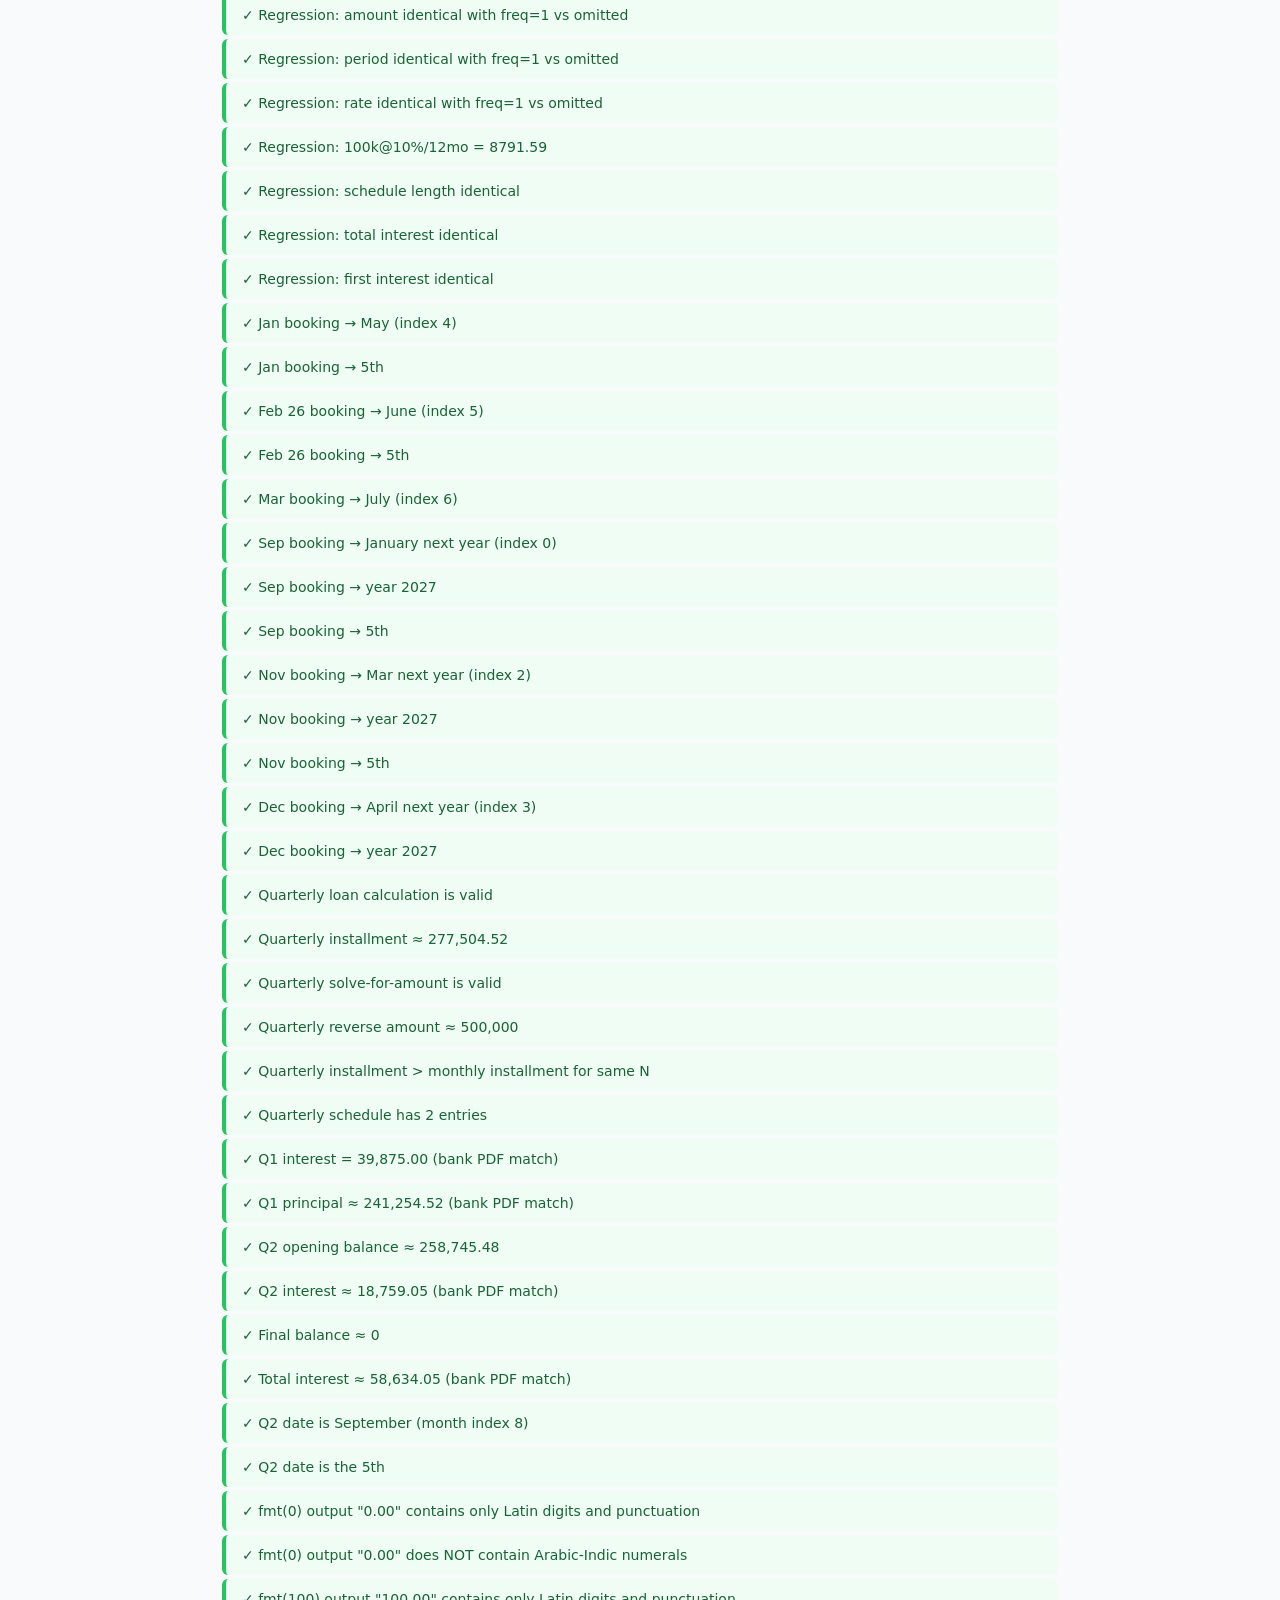
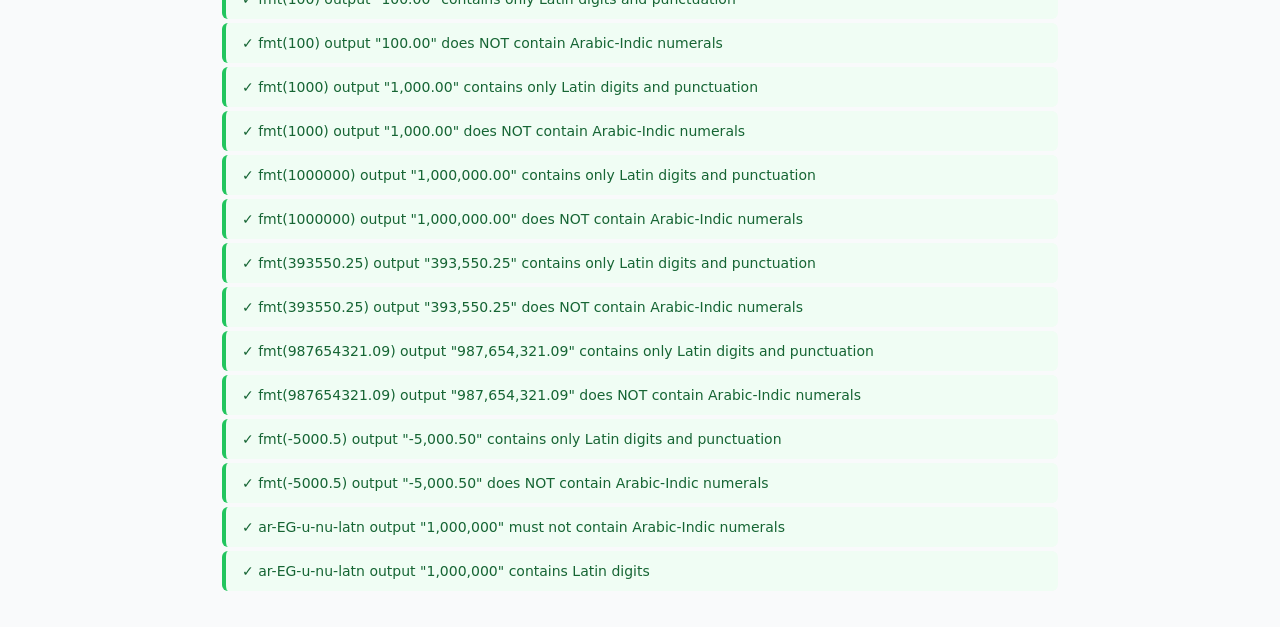
==== commit 212018ba: "test: add error path unit tests for _ssParseNativeDate Adds unit test coverage for _ssParseNativeDat" ====
--- a/js/logic.test.html
+++ b/js/logic.test.html
@@ -1,239 +1,239 @@
-<!DOCTYPE html>
-<html lang="en">
-
-<head>
-    <meta charset="UTF-8">
-    <meta name="viewport" content="width=device-width, initial-scale=1.0">
-    <title>Logic.js Unit Tests</title>
-    <style>
-        * {
-            box-sizing: border-box;
-        }
-
-        body {
-            font-family: system-ui, -apple-system, sans-serif;
-            max-width: 900px;
-            margin: 0 auto;
-            padding: 2rem;
-            background: #f9fafb;
-            color: #111827;
-        }
-
-        h1 {
-            color: #4f46e5;
-            border-bottom: 2px solid #e5e7eb;
-            padding-bottom: 0.5rem;
-        }
-
-        .summary {
-            display: flex;
-            gap: 1rem;
-            margin: 1.5rem 0;
-        }
-
-        .stat {
-            padding: 1rem 1.5rem;
-            border-radius: 0.5rem;
-            font-weight: 600;
-            font-size: 1.25rem;
-        }
-
-        .stat-total {
-            background: #e5e7eb;
-            color: #374151;
-        }
-
-        .stat-passed {
-            background: #d1fae5;
-            color: #065f46;
-        }
-
-        .stat-failed {
-            background: #fee2e2;
-            color: #991b1b;
-        }
-
-        .result-list {
-            list-style: none;
-            padding: 0;
-            margin: 0;
-        }
-
-        .result-item {
-            padding: 0.75rem 1rem;
-            margin: 0.25rem 0;
-            border-radius: 0.375rem;
-            font-size: 0.875rem;
-            border-left: 4px solid;
-        }
-
-        .result-pass {
-            background: #f0fdf4;
-            border-color: #22c55e;
-            color: #166534;
-        }
-
-        .result-fail {
-            background: #fef2f2;
-            border-color: #ef4444;
-            color: #991b1b;
-        }
-
-        .result-details {
-            font-size: 0.75rem;
-            margin-top: 0.5rem;
-            padding: 0.5rem;
-            background: rgba(0, 0, 0, 0.05);
-            border-radius: 0.25rem;
-            font-family: monospace;
-        }
-
-        button {
-            background: #4f46e5;
-            color: white;
-            border: none;
-            padding: 0.75rem 1.5rem;
-            border-radius: 0.5rem;
-            font-size: 1rem;
-            font-weight: 600;
-            cursor: pointer;
-            transition: background 0.15s;
-        }
-
-        button:hover {
-            background: #4338ca;
-        }
-
-        #loading {
-            color: #6b7280;
-            font-style: italic;
-        }
-
-        .all-pass {
-            background: linear-gradient(135deg, #22c55e, #16a34a);
-            color: white;
-            padding: 1rem;
-            border-radius: 0.5rem;
-            text-align: center;
-            font-size: 1.25rem;
-            font-weight: 600;
-            margin: 1rem 0;
-        }
-    </style>
-</head>
-
-<body>
-    <h1>🧪 Logic.js Unit Tests</h1>
-
-    <button onclick="runTests()">Run Tests</button>
-
-    <div id="loading" style="display: none;">Running tests...</div>
-
-    <div id="results"></div>
-
-    <!-- Load the logic module first -->
-    <script src="logic.js"></script>
-    <script src="dateinput.js"></script>
-
-    <!-- Load the test suite -->
-    <script src="logic.test.js"></script>
-
-    <script>
-        function runTests() {
-            const loading = document.getElementById('loading');
-            const resultsDiv = document.getElementById('results');
-
-            loading.style.display = 'block';
-            resultsDiv.innerHTML = '';
-
-            // Run after a brief delay to show loading state
-            setTimeout(() => {
-                try {
-                    const summary = runAllTests();
-                    displayResults(summary);
-                } catch (error) {
-                    // Safe DOM construction to prevent XSS
-                    const errorDiv = document.createElement('div');
-                    errorDiv.className = 'result-fail result-item';
-                    
-                    const strongEl = document.createElement('strong');
-                    strongEl.textContent = 'Error running tests: ';
-                    errorDiv.appendChild(strongEl);
-                    
-                    const msgText = document.createTextNode(error.message || 'Unknown error');
-                    errorDiv.appendChild(msgText);
-                    
-                    const detailsDiv = document.createElement('div');
-                    detailsDiv.className = 'result-details';
-                    detailsDiv.textContent = error.stack || '';
-                    errorDiv.appendChild(detailsDiv);
-                    
-                    resultsDiv.innerHTML = '';
-                    resultsDiv.appendChild(errorDiv);
-                }
-                loading.style.display = 'none';
-            }, 100);
-        }
-
-        function displayResults(summary) {
-            const resultsDiv = document.getElementById('results');
-
-            let html = `
-                <div class="summary">
-                    <div class="stat stat-total">Total: ${summary.total}</div>
-                    <div class="stat stat-passed">✓ Passed: ${summary.passed}</div>
-                    <div class="stat stat-failed">✗ Failed: ${summary.failed}</div>
-                </div>
-            `;
-
-            if (summary.failed === 0 && summary.passed > 0) {
-                html += `<div class="all-pass">✅ All ${summary.passed} tests passed!</div>`;
-            }
-
-            // Show failures first
-            const failures = summary.results.filter(r => !r.pass);
-            const passes = summary.results.filter(r => r.pass);
-
-            if (failures.length > 0) {
-                html += `<h3 style="color: #dc2626;">Failed Tests (${failures.length})</h3>`;
-                html += '<ul class="result-list">';
-                failures.forEach(result => {
-                    html += `
-                        <li class="result-item result-fail">
-                            ✗ ${result.message}
-                            <div class="result-details">
-                                Expected: ${JSON.stringify(result.expected)}<br>
-                                Actual: ${JSON.stringify(result.actual)}
-                                ${result.diff !== undefined ? `<br>Diff: ${result.diff}` : ''}
-                            </div>
-                        </li>
-                    `;
-                });
-                html += '</ul>';
-            }
-
-            html += `<h3 style="color: #16a34a;">Passed Tests (${passes.length})</h3>`;
-            html += '<ul class="result-list">';
-            passes.forEach(result => {
-                html += `<li class="result-item result-pass">✓ ${result.message}</li>`;
-            });
-            html += '</ul>';
-
-            resultsDiv.innerHTML = html;
-        }
-
-        function executeTestsSync() {
-            try {
-                const summary = runAllTests();
-                displayResults(summary);
-            } catch (error) {
-                document.getElementById('results').innerHTML = '<div class="result-fail result-item">Error: ' + error.message + '</div>';
-            }
-        }
-
-        // Auto-run immediately
-        executeTestsSync();
-    </script>
-</body>
-
+<!DOCTYPE html>
+<html lang="en">
+
+<head>
+    <meta charset="UTF-8">
+    <meta name="viewport" content="width=device-width, initial-scale=1.0">
+    <title>Logic.js Unit Tests</title>
+    <style>
+        * {
+            box-sizing: border-box;
+        }
+
+        body {
+            font-family: system-ui, -apple-system, sans-serif;
+            max-width: 900px;
+            margin: 0 auto;
+            padding: 2rem;
+            background: #f9fafb;
+            color: #111827;
+        }
+
+        h1 {
+            color: #4f46e5;
+            border-bottom: 2px solid #e5e7eb;
+            padding-bottom: 0.5rem;
+        }
+
+        .summary {
+            display: flex;
+            gap: 1rem;
+            margin: 1.5rem 0;
+        }
+
+        .stat {
+            padding: 1rem 1.5rem;
+            border-radius: 0.5rem;
+            font-weight: 600;
+            font-size: 1.25rem;
+        }
+
+        .stat-total {
+            background: #e5e7eb;
+            color: #374151;
+        }
+
+        .stat-passed {
+            background: #d1fae5;
+            color: #065f46;
+        }
+
+        .stat-failed {
+            background: #fee2e2;
+            color: #991b1b;
+        }
+
+        .result-list {
+            list-style: none;
+            padding: 0;
+            margin: 0;
+        }
+
+        .result-item {
+            padding: 0.75rem 1rem;
+            margin: 0.25rem 0;
+            border-radius: 0.375rem;
+            font-size: 0.875rem;
+            border-left: 4px solid;
+        }
+
+        .result-pass {
+            background: #f0fdf4;
+            border-color: #22c55e;
+            color: #166534;
+        }
+
+        .result-fail {
+            background: #fef2f2;
+            border-color: #ef4444;
+            color: #991b1b;
+        }
+
+        .result-details {
+            font-size: 0.75rem;
+            margin-top: 0.5rem;
+            padding: 0.5rem;
+            background: rgba(0, 0, 0, 0.05);
+            border-radius: 0.25rem;
+            font-family: monospace;
+        }
+
+        button {
+            background: #4f46e5;
+            color: white;
+            border: none;
+            padding: 0.75rem 1.5rem;
+            border-radius: 0.5rem;
+            font-size: 1rem;
+            font-weight: 600;
+            cursor: pointer;
+            transition: background 0.15s;
+        }
+
+        button:hover {
+            background: #4338ca;
+        }
+
+        #loading {
+            color: #6b7280;
+            font-style: italic;
+        }
+
+        .all-pass {
+            background: linear-gradient(135deg, #22c55e, #16a34a);
+            color: white;
+            padding: 1rem;
+            border-radius: 0.5rem;
+            text-align: center;
+            font-size: 1.25rem;
+            font-weight: 600;
+            margin: 1rem 0;
+        }
+    </style>
+</head>
+
+<body>
+    <h1>🧪 Logic.js Unit Tests</h1>
+
+    <button onclick="runTests()">Run Tests</button>
+
+    <div id="loading" style="display: none;">Running tests...</div>
+
+    <div id="results"></div>
+
+    <!-- Load the logic module first -->
+    <script src="logic.js"></script>
+    <script src="selfsufficient.js"></script>
+
+    <!-- Load the test suite -->
+    <script src="logic.test.js"></script>
+
+    <script>
+        function runTests() {
+            const loading = document.getElementById('loading');
+            const resultsDiv = document.getElementById('results');
+
+            loading.style.display = 'block';
+            resultsDiv.innerHTML = '';
+
+            // Run after a brief delay to show loading state
+            setTimeout(() => {
+                try {
+                    const summary = runAllTests();
+                    displayResults(summary);
+                } catch (error) {
+                    // Safe DOM construction to prevent XSS
+                    const errorDiv = document.createElement('div');
+                    errorDiv.className = 'result-fail result-item';
+
+                    const strongEl = document.createElement('strong');
+                    strongEl.textContent = 'Error running tests: ';
+                    errorDiv.appendChild(strongEl);
+
+                    const msgText = document.createTextNode(error.message || 'Unknown error');
+                    errorDiv.appendChild(msgText);
+
+                    const detailsDiv = document.createElement('div');
+                    detailsDiv.className = 'result-details';
+                    detailsDiv.textContent = error.stack || '';
+                    errorDiv.appendChild(detailsDiv);
+
+                    resultsDiv.innerHTML = '';
+                    resultsDiv.appendChild(errorDiv);
+                }
+                loading.style.display = 'none';
+            }, 100);
+        }
+
+        function displayResults(summary) {
+            const resultsDiv = document.getElementById('results');
+
+            let html = `
+                <div class="summary">
+                    <div class="stat stat-total">Total: ${summary.total}</div>
+                    <div class="stat stat-passed">✓ Passed: ${summary.passed}</div>
+                    <div class="stat stat-failed">✗ Failed: ${summary.failed}</div>
+                </div>
+            `;
+
+            if (summary.failed === 0 && summary.passed > 0) {
+                html += `<div class="all-pass">✅ All ${summary.passed} tests passed!</div>`;
+            }
+
+            // Show failures first
+            const failures = summary.results.filter(r => !r.pass);
+            const passes = summary.results.filter(r => r.pass);
+
+            if (failures.length > 0) {
+                html += `<h3 style="color: #dc2626;">Failed Tests (${failures.length})</h3>`;
+                html += '<ul class="result-list">';
+                failures.forEach(result => {
+                    html += `
+                        <li class="result-item result-fail">
+                            ✗ ${result.message}
+                            <div class="result-details">
+                                Expected: ${JSON.stringify(result.expected)}<br>
+                                Actual: ${JSON.stringify(result.actual)}
+                                ${result.diff !== undefined ? `<br>Diff: ${result.diff}` : ''}
+                            </div>
+                        </li>
+                    `;
+                });
+                html += '</ul>';
+            }
+
+            html += `<h3 style="color: #16a34a;">Passed Tests (${passes.length})</h3>`;
+            html += '<ul class="result-list">';
+            passes.forEach(result => {
+                html += `<li class="result-item result-pass">✓ ${result.message}</li>`;
+            });
+            html += '</ul>';
+
+            resultsDiv.innerHTML = html;
+        }
+
+        function executeTestsSync() {
+            try {
+                const summary = runAllTests();
+                displayResults(summary);
+            } catch (error) {
+                document.getElementById('results').innerHTML = '<div class="result-fail result-item">Error: ' + error.message + '</div>';
+            }
+        }
+
+        // Auto-run immediately
+        executeTestsSync();
+    </script>
+</body>
+
 </html>
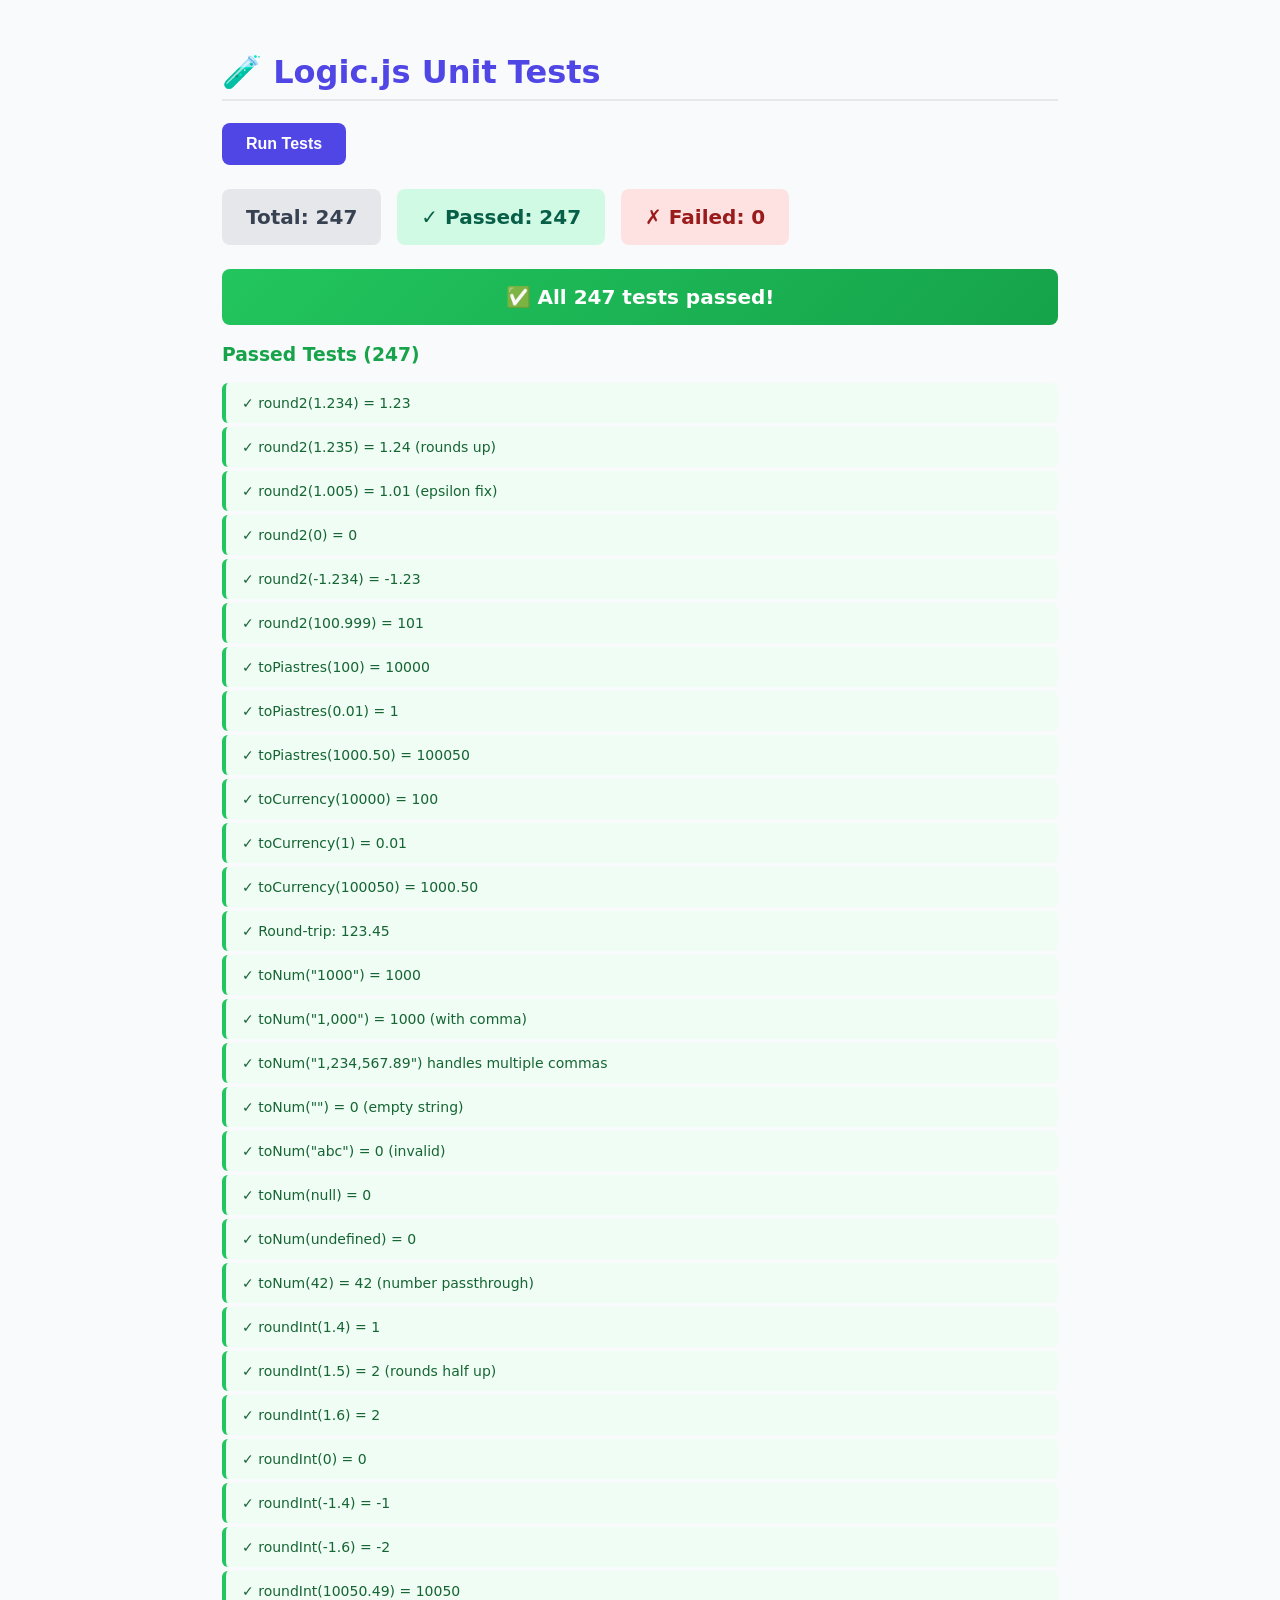
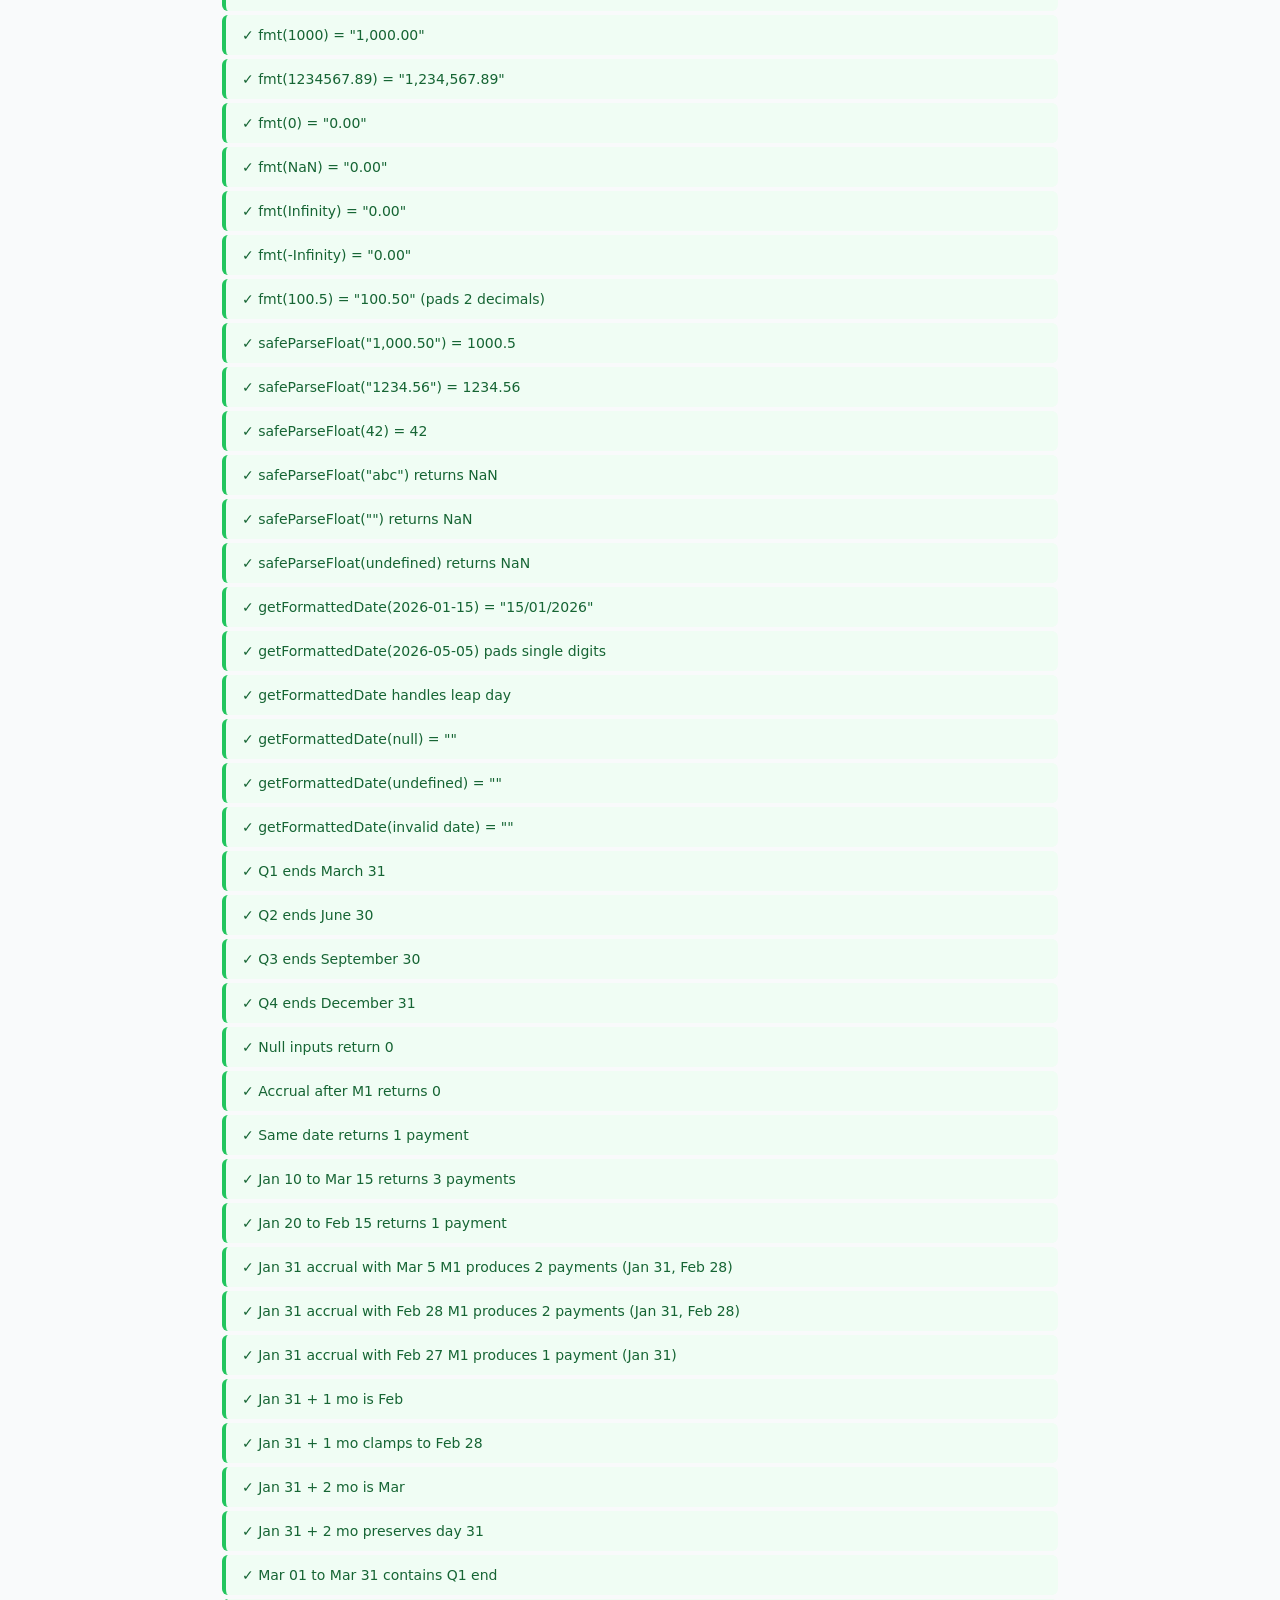
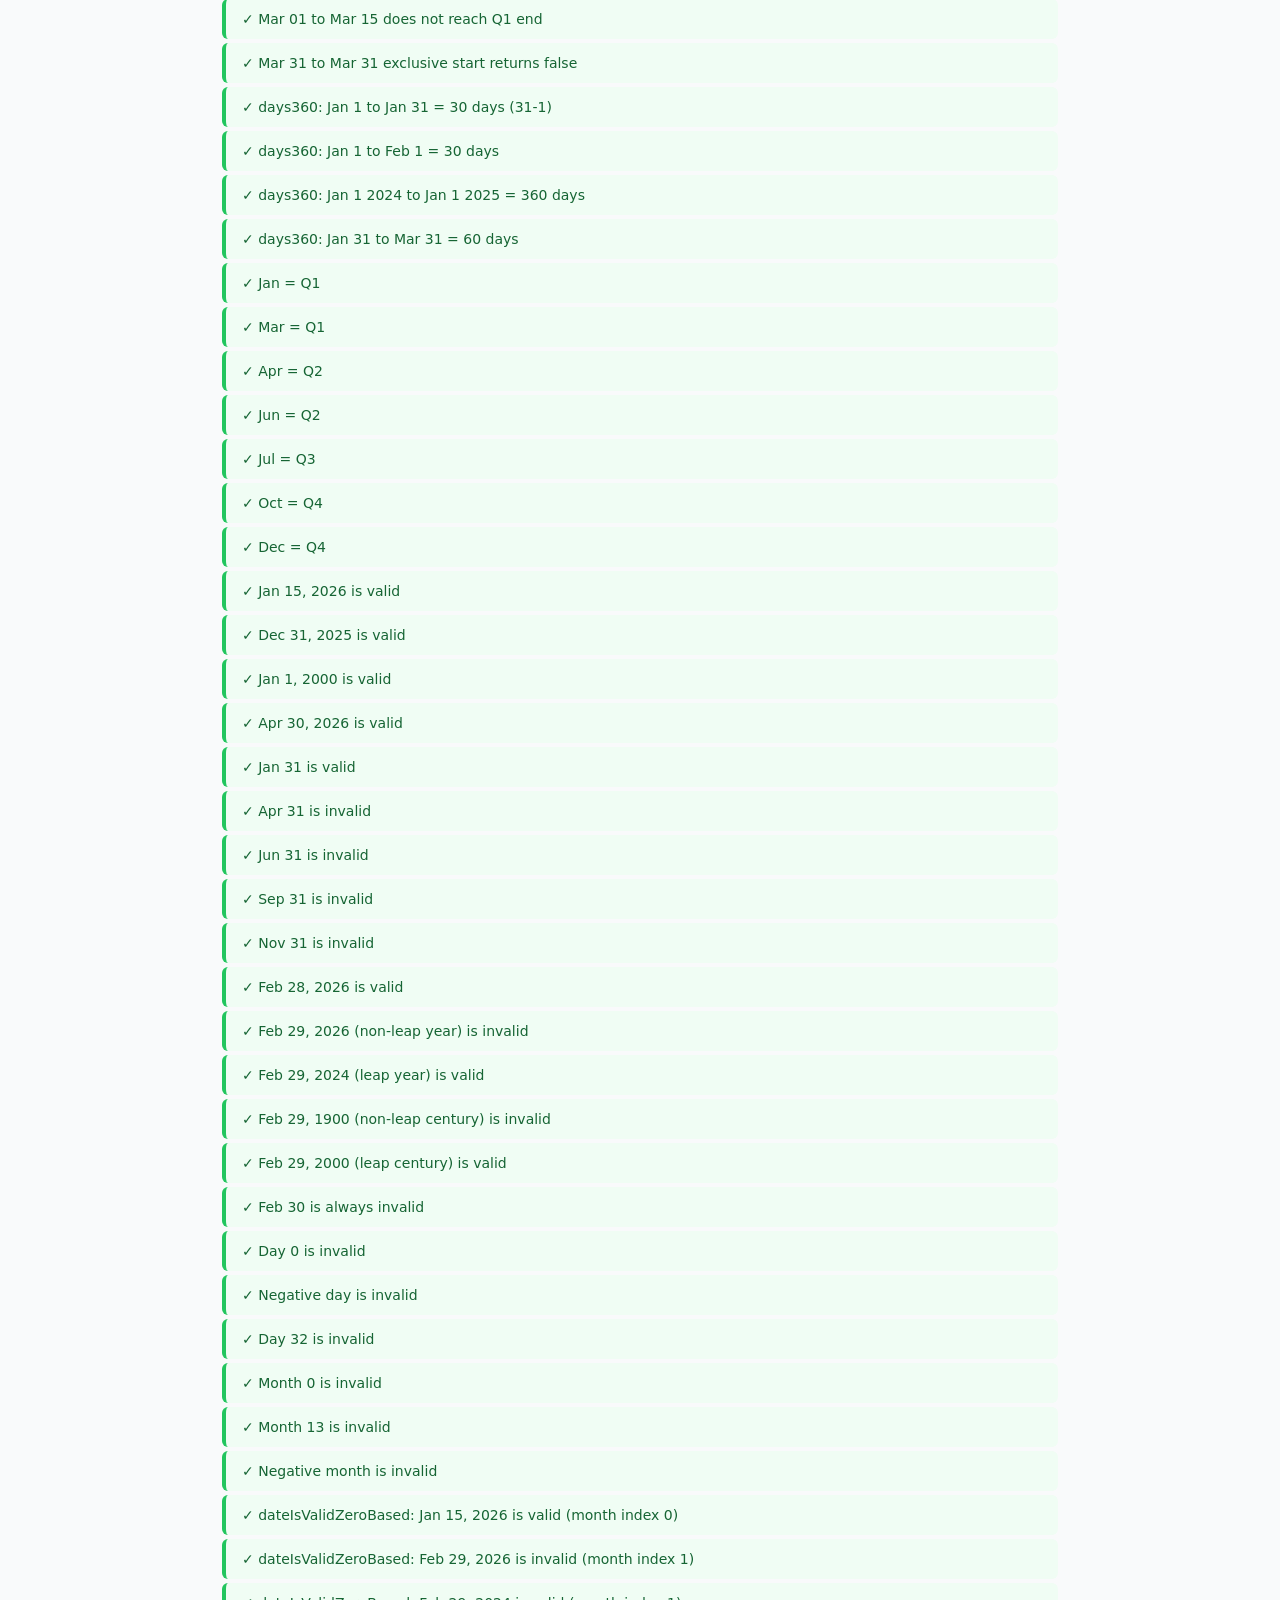
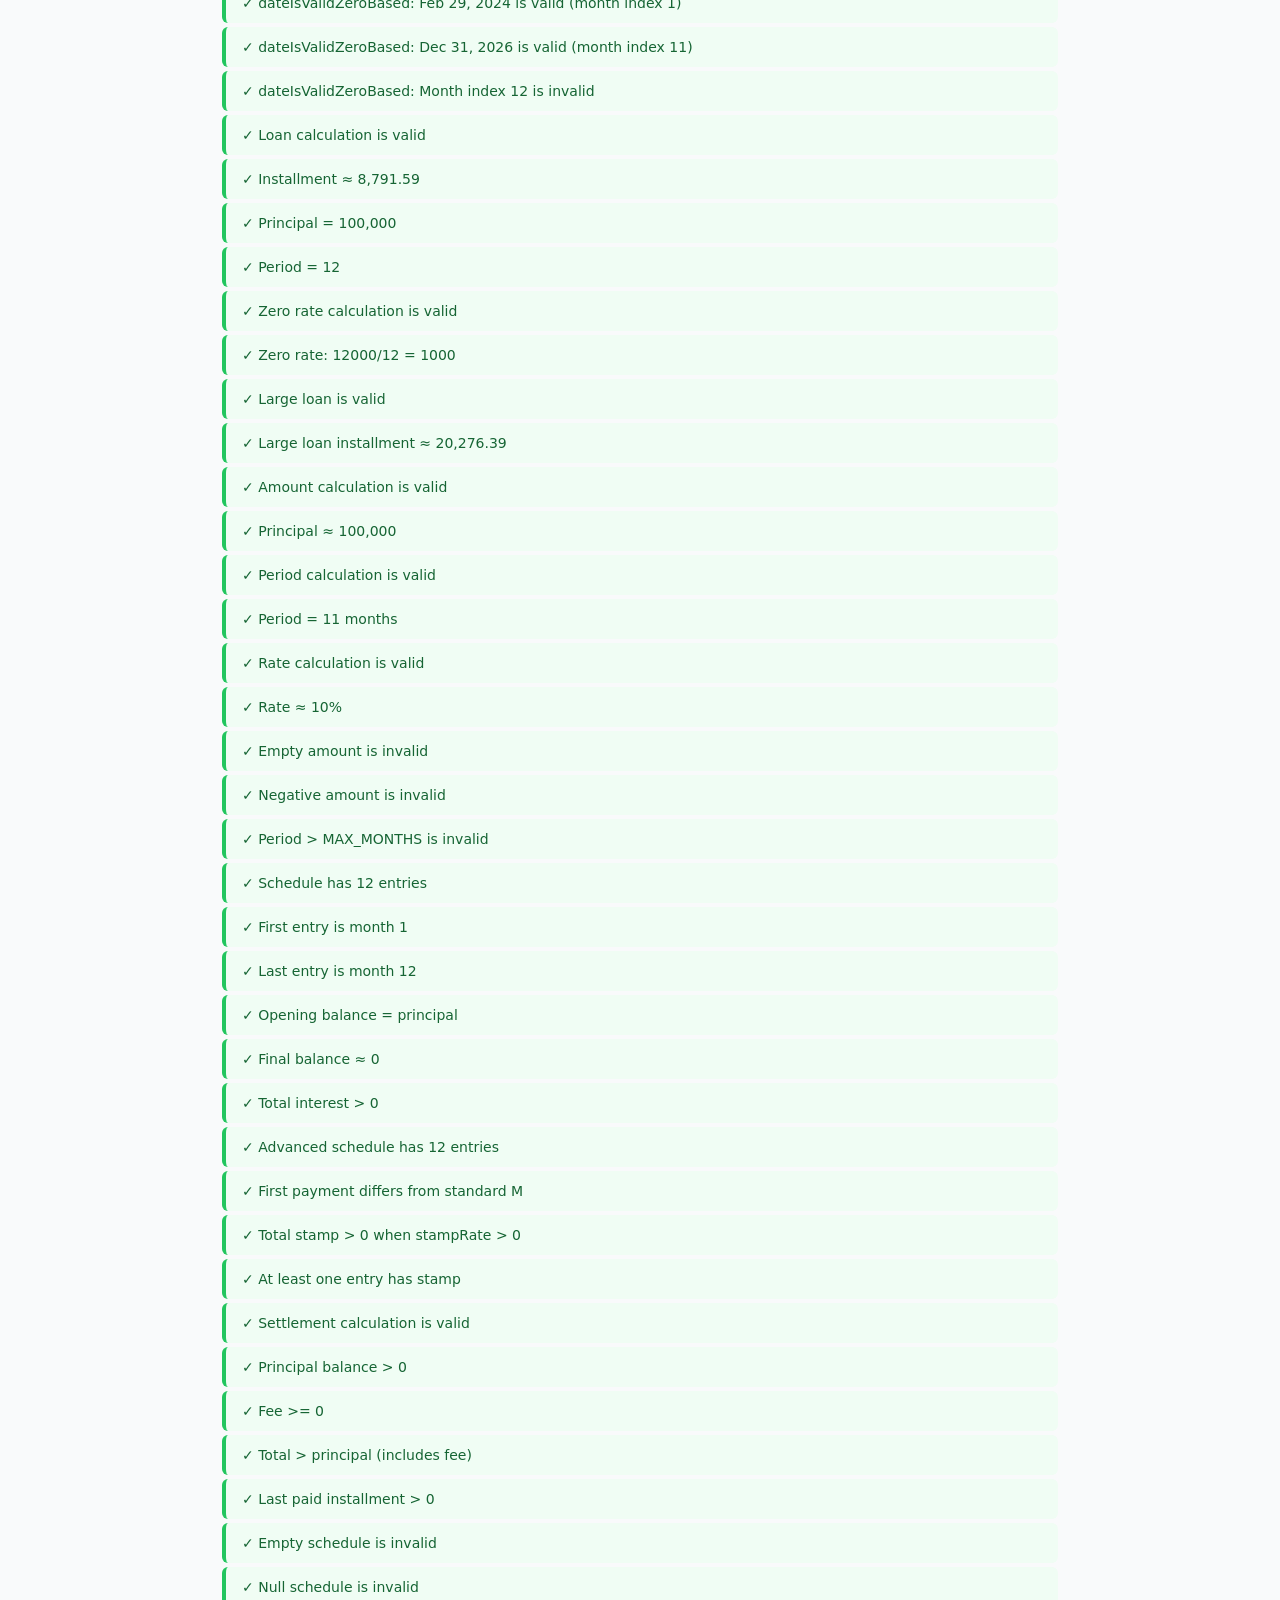
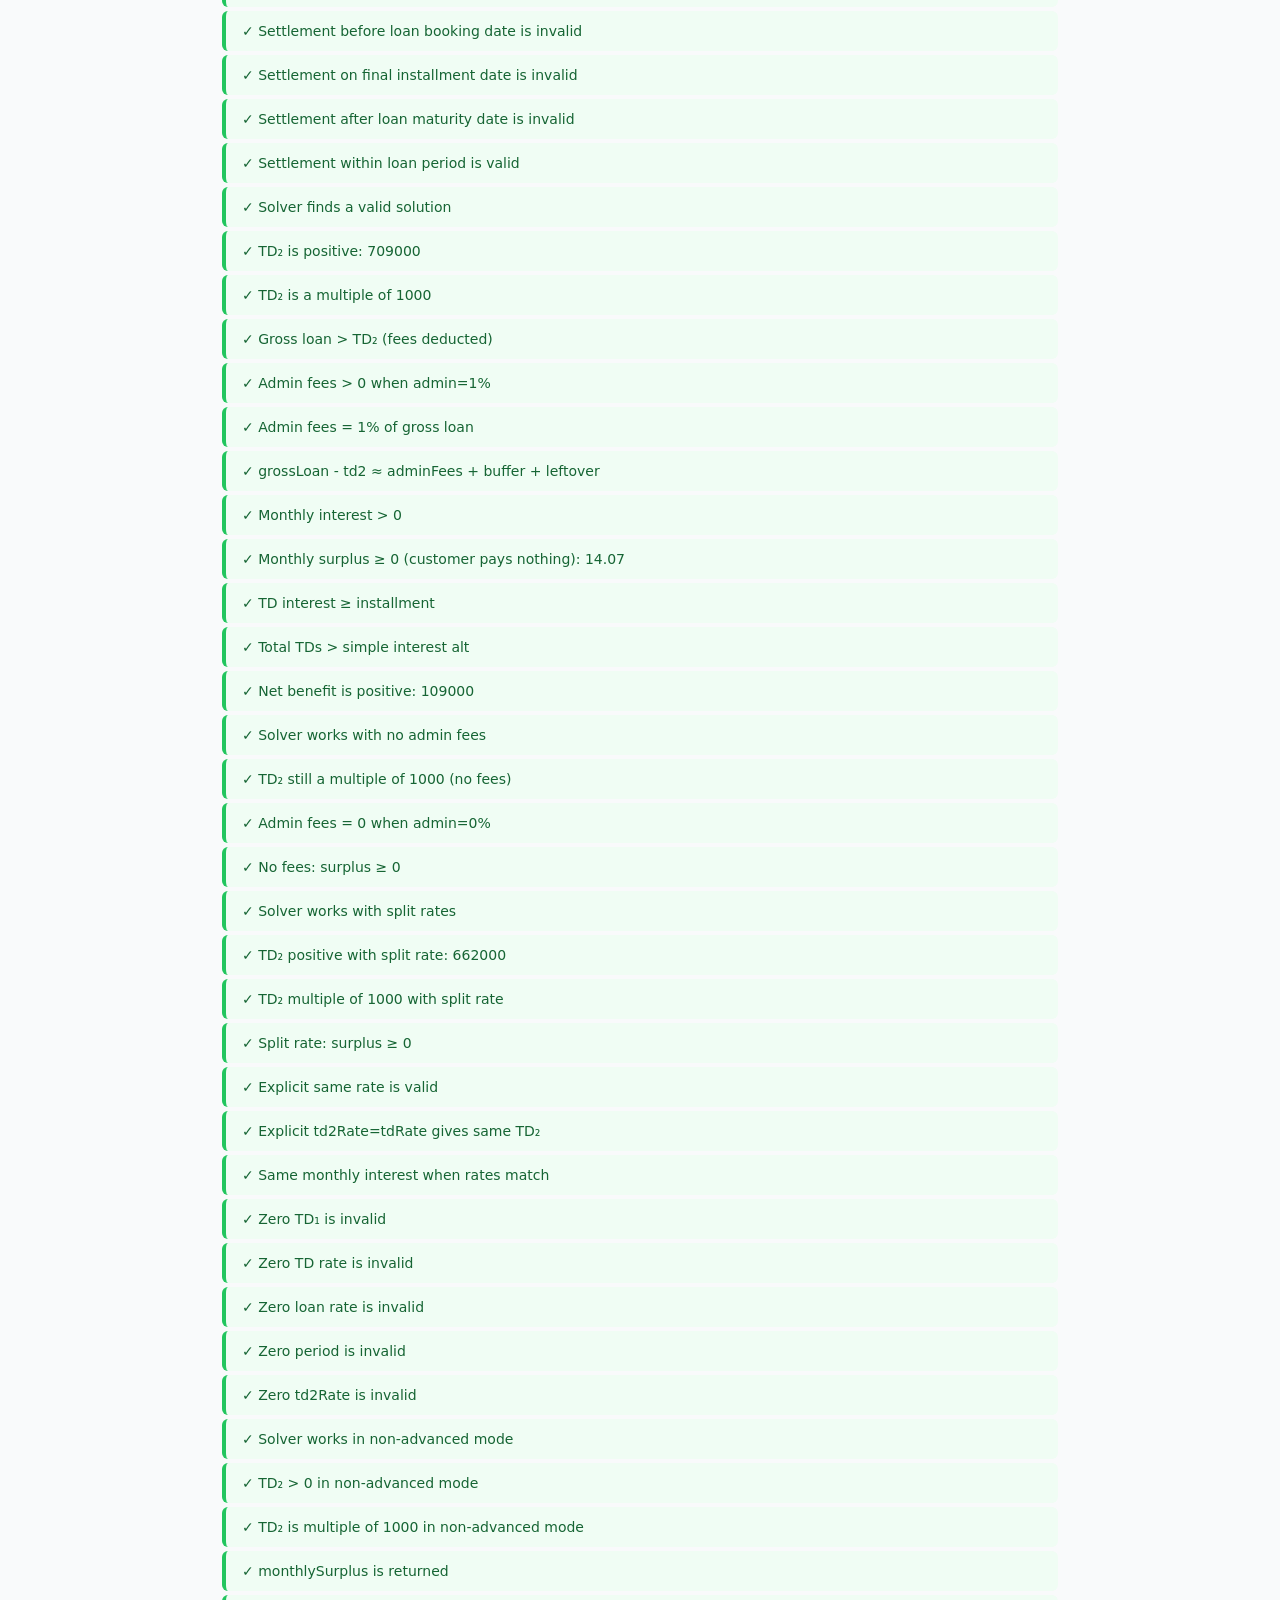
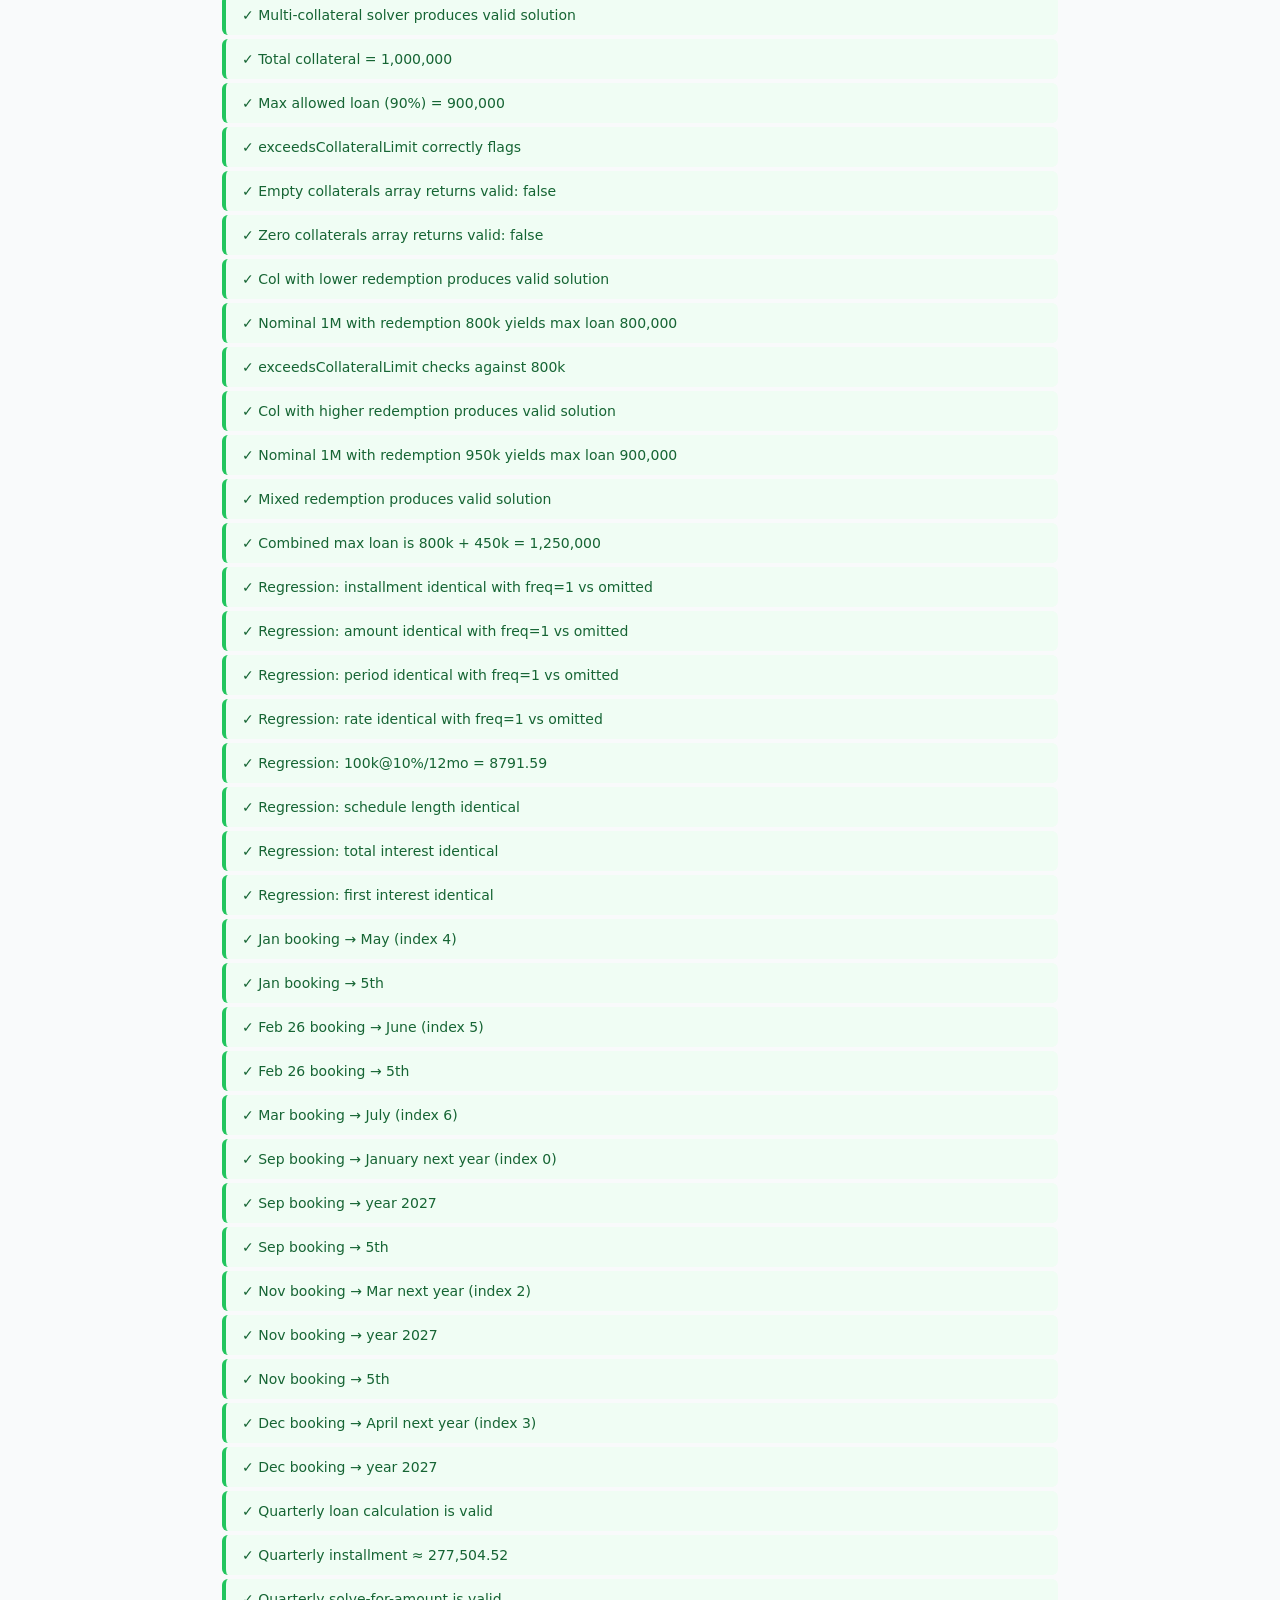
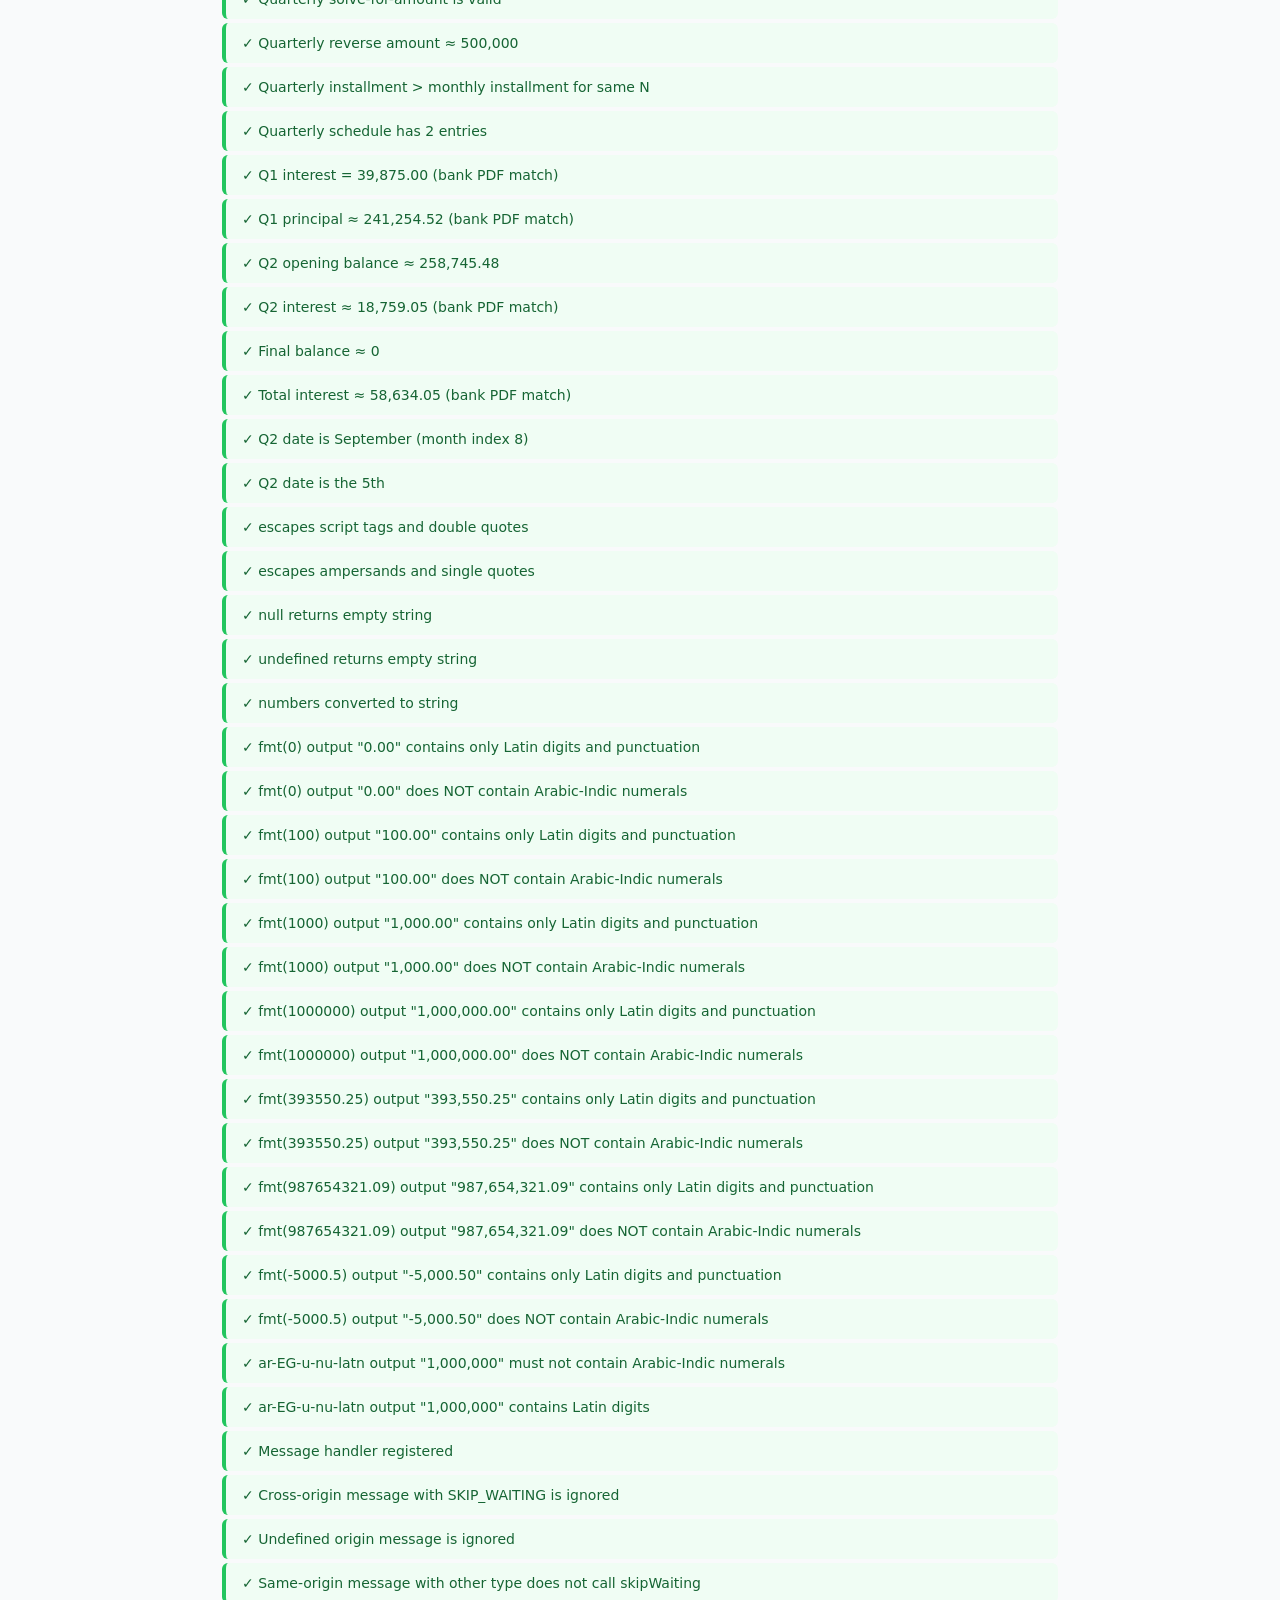
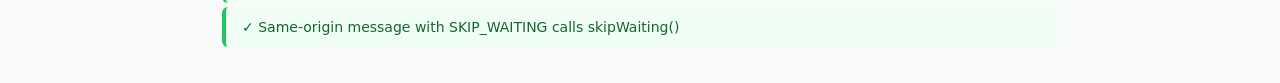
==== commit 9adbbd55: "Merge pull request #17 from accayman7/test-dateisvalid-function-6838413433347829111 🧪 test: Add unit" ====
--- a/js/logic.test.html
+++ b/js/logic.test.html
@@ -131,9 +131,9 @@
 
     <div id="results"></div>
 
-    <!-- Load the logic module first -->
+    <!-- Load the logic and dateinput modules first -->
     <script src="logic.js"></script>
-    <script src="selfsufficient.js"></script>
+    <script src="dateinput.js"></script>
 
     <!-- Load the test suite -->
     <script src="logic.test.js"></script>
